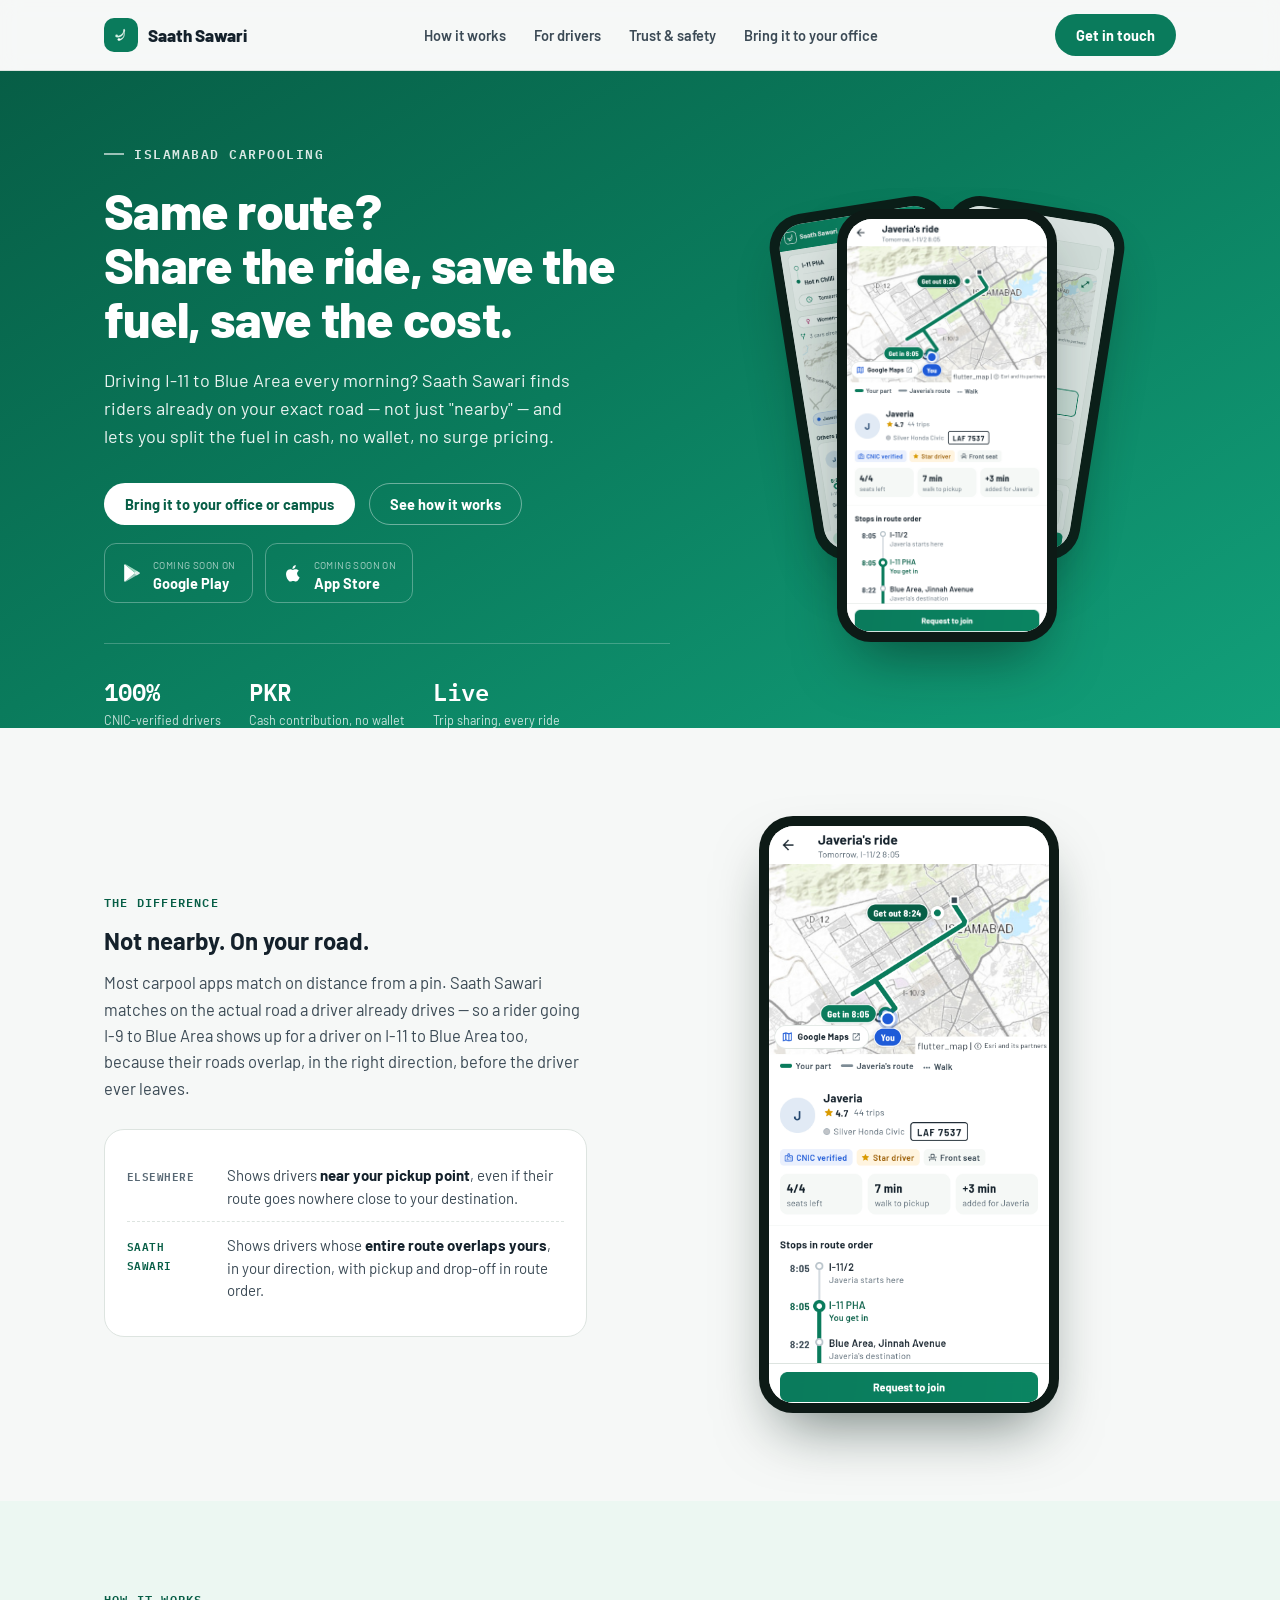
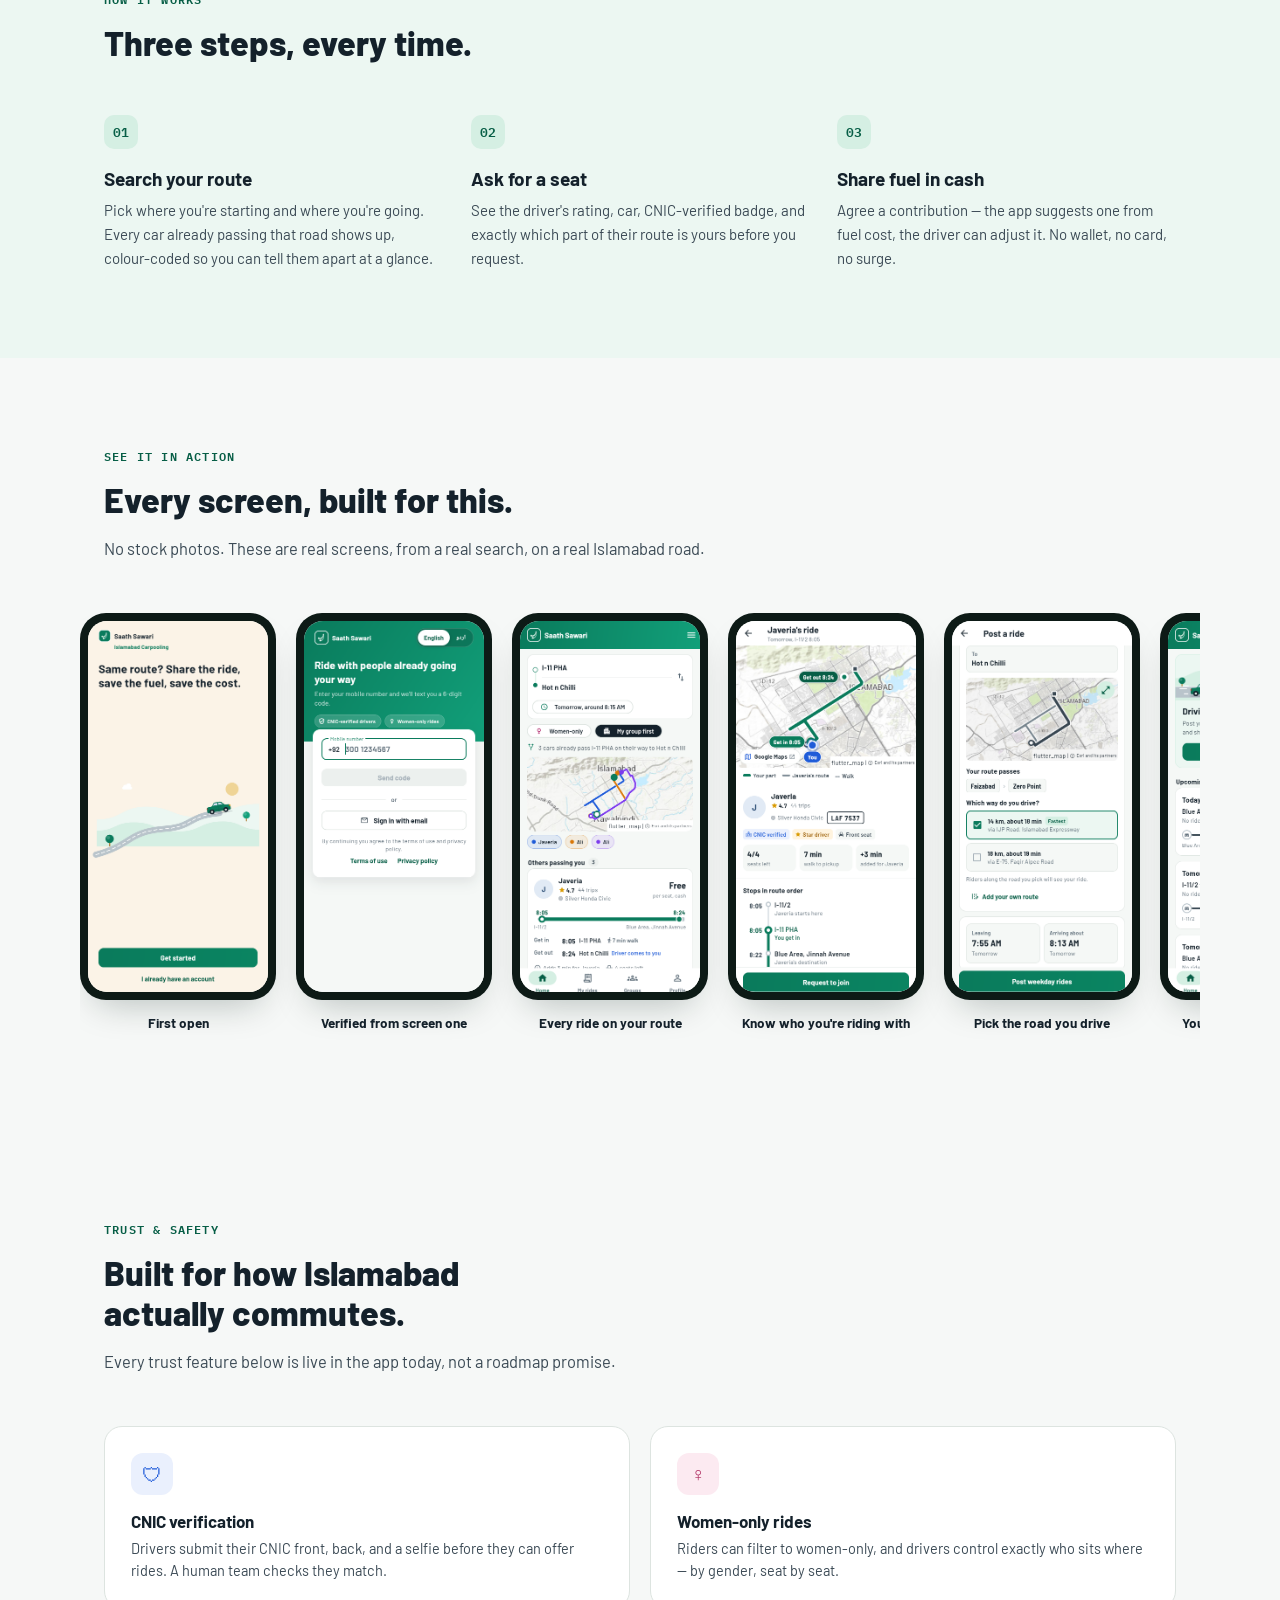
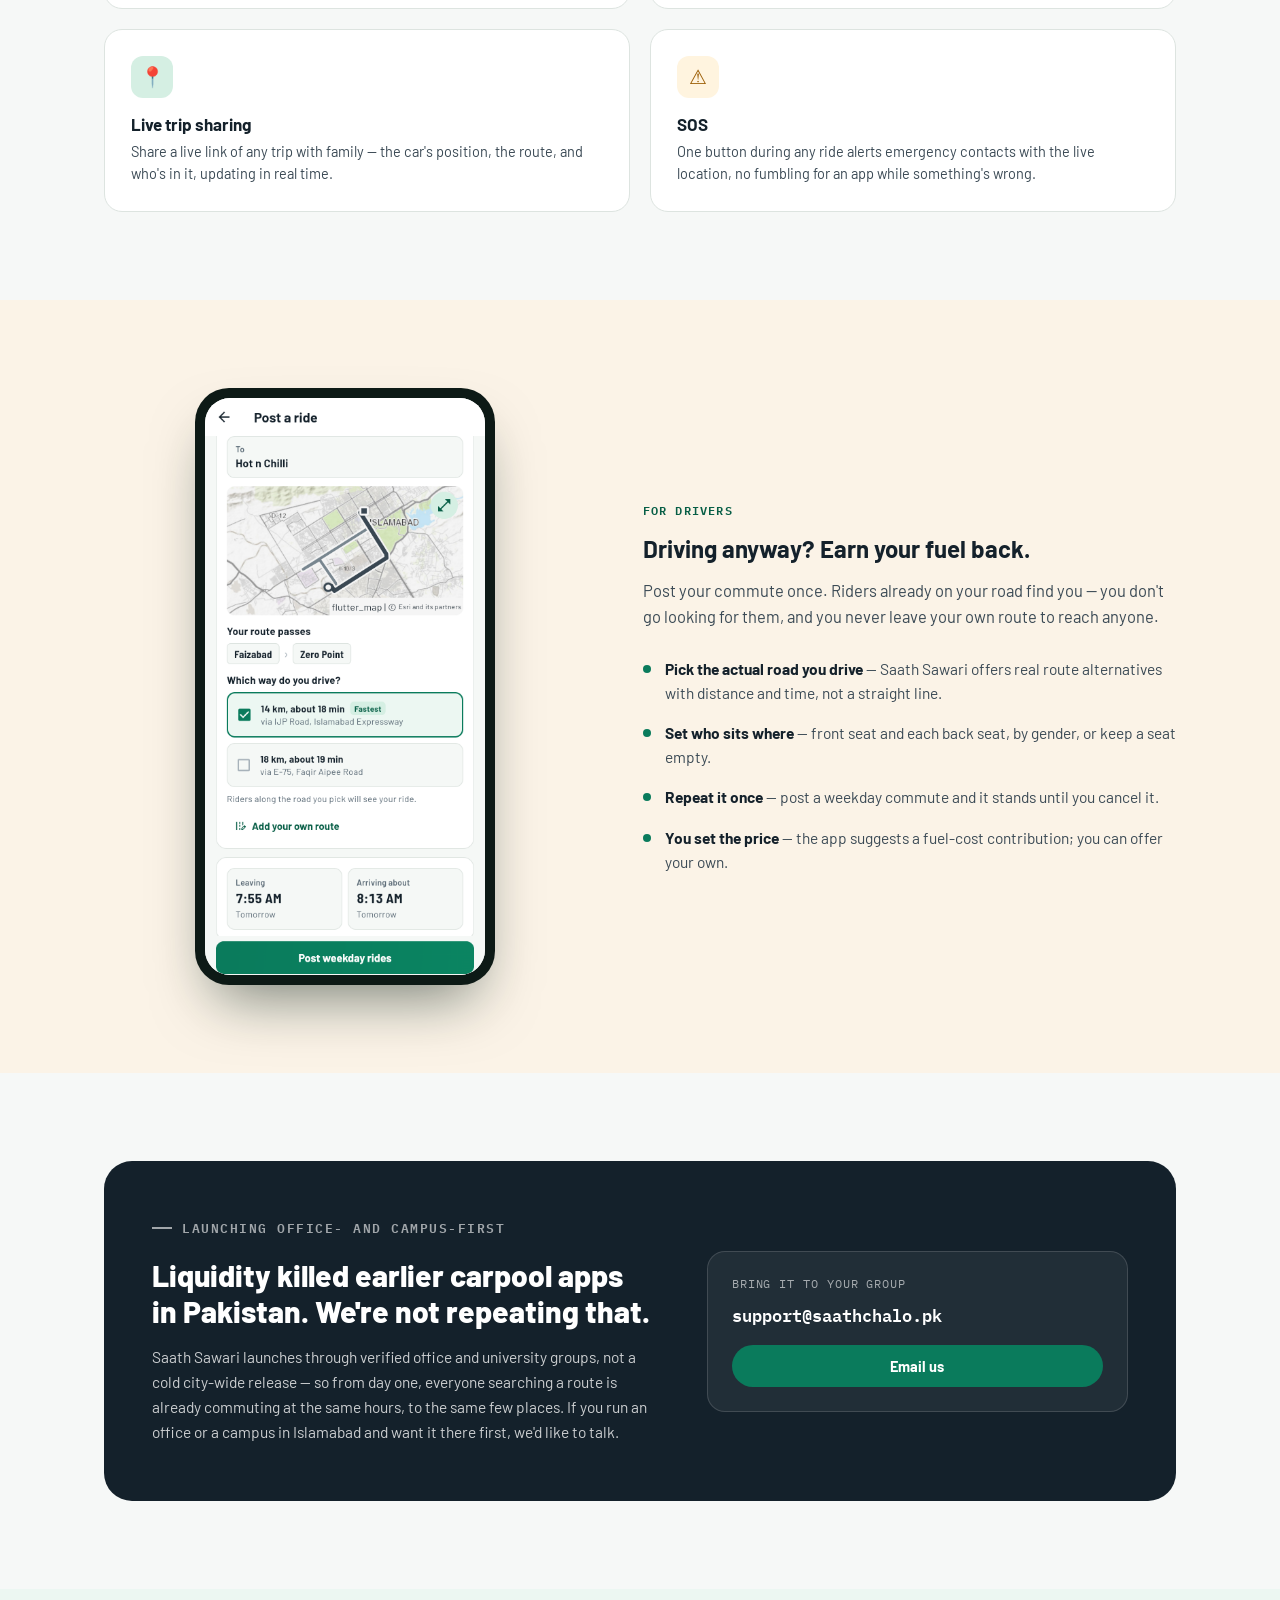
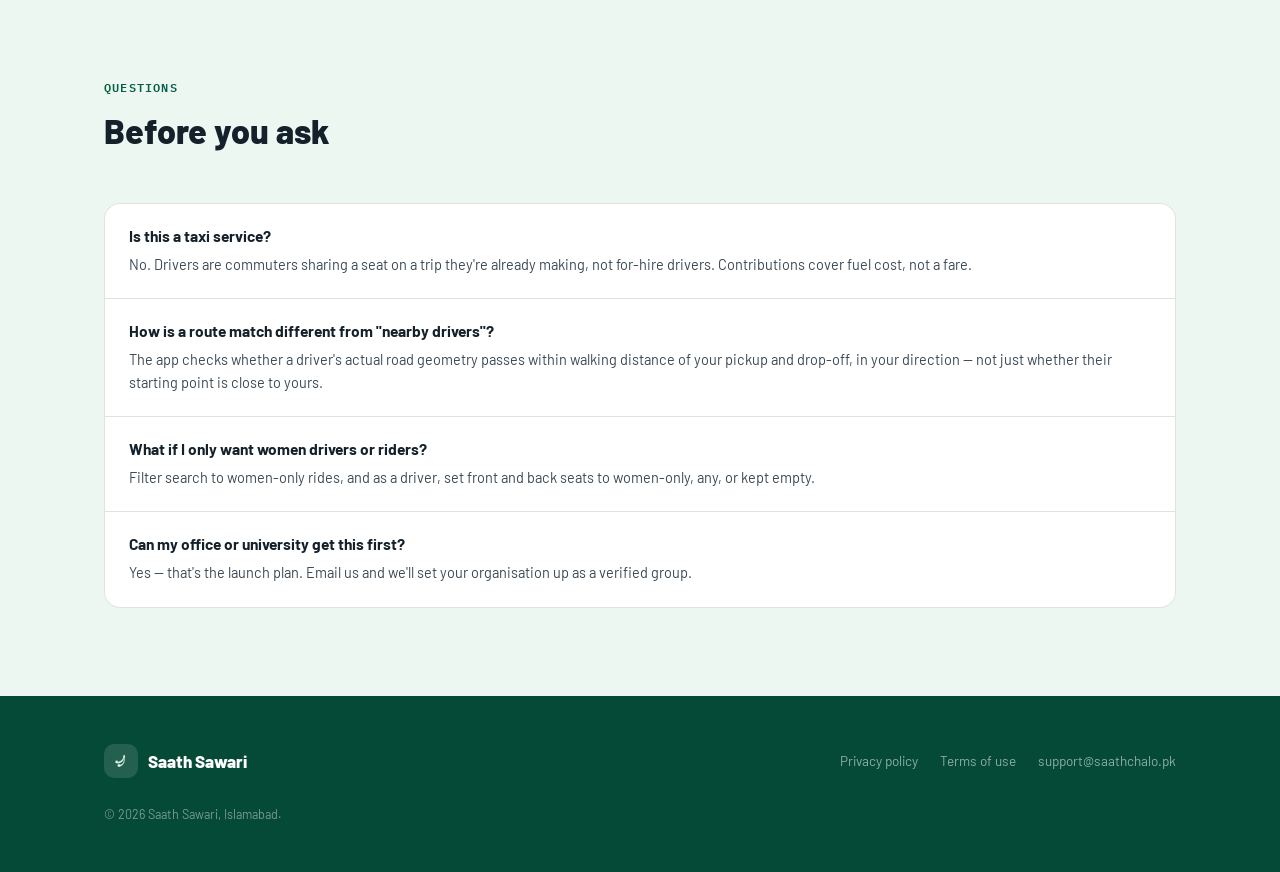
==== public/index.html @ 4fde197d "Initial marketing website Plain HTML/CSS/JS, no build step, mirroring the cashbook project's apps/we" ====
<!doctype html>
<html lang="en">
<head>
<meta charset="utf-8">
<meta name="viewport" content="width=device-width, initial-scale=1">
<title>Saath Sawari — Islamabad carpooling</title>
<link rel="icon" type="image/png" href="favicon.png">
<meta name="description" content="Islamabad carpooling that matches you with drivers already on your exact road.">
<link rel="preconnect" href="https://fonts.googleapis.com">
<link rel="preconnect" href="https://fonts.gstatic.com" crossorigin>
<link href="https://fonts.googleapis.com/css2?family=Barlow:ital,wght@0,400;0,500;0,600;0,700;0,800;0,900;1,700&family=IBM+Plex+Mono:wght@500;600&display=swap" rel="stylesheet">
<style>
  /*
    Saath Sawari marketing site — single light theme by deliberate choice
    (standing preference): no dark-mode variant.

    Plain HTML, CSS and JS, no build step (see README.md) — mirrors the
    cashbook project's apps/website. Layout: a vertical story told in
    alternating-tint sections (white / pine-tint / cream), each opening on
    a thesis line, with phone-mockup screenshots as the recurring proof
    device. One typeface family (Barlow, the app's own) for full brand
    continuity between the app and this page; IBM Plex Mono for small
    data-ish labels (route names, stats).
  */
  :root {
    color-scheme: light;
    --pine600: #0A7B5C;
    --pine700: #075E46;
    --pine800: #054A36;
    --pine50:  #ECF7F2;
    --pine100: #D5EFE3;
    --brand-end: #12A07A;
    --cream: #FBF3E7;
    --cream-line: #EFE2CE;
    --ink900: #14212B;
    --ink700: #3B4A55;
    --ink500: #586874;
    --canvas: #F6F8F7;
    --surface: #FFFFFF;
    --line200: #DDE4E0;
    --amber: #9A5B00;
    --amber-bg: #FFF4DF;
    --blue: #1E5BD8;
    --blue-bg: #EAF0FD;
    --rose: #B23366;
    --rose-bg: #FCEAF1;
    --font-display: 'Barlow', -apple-system, sans-serif;
    --font-mono: 'IBM Plex Mono', ui-monospace, monospace;
  }

  * { box-sizing: border-box; }
  html { scroll-behavior: smooth; }
  body {
    margin: 0;
    background: var(--canvas);
    color: var(--ink900);
    font-family: var(--font-display);
    -webkit-font-smoothing: antialiased;
  }
  img { max-width: 100%; display: block; }
  h1, h2, h3 { text-wrap: balance; margin: 0; }
  p { margin: 0; }
  a { color: inherit; }
  [hidden] { display: none !important; }

  .wrap { max-width: 1120px; margin: 0 auto; padding-inline: 24px; }
  @media (max-width: 640px) { .wrap { padding-inline: 18px; } }

  /* ---------- Nav ---------- */
  .nav {
    position: sticky; top: 0; z-index: 50;
    background: rgba(246, 248, 247, 0.88);
    backdrop-filter: blur(10px);
    border-bottom: 1px solid var(--line200);
  }
  .nav-row { display: flex; align-items: center; justify-content: space-between; padding-block: 14px; }
  .brand { display: flex; align-items: center; gap: 10px; text-decoration: none; }
  .brand-mark {
    width: 34px; height: 34px; border-radius: 10px; background: var(--pine600);
    display: flex; align-items: center; justify-content: center; flex-shrink: 0;
  }
  .brand-mark svg { width: 20px; height: 20px; }
  .brand-name { font-weight: 800; font-size: 17px; color: var(--ink900); }
  .nav-links { display: flex; gap: 28px; align-items: center; }
  .nav-links a { text-decoration: none; color: var(--ink700); font-weight: 600; font-size: 14.5px; }
  .nav-links a:hover { color: var(--pine700); }
  @media (max-width: 760px) { .nav-links { display: none; } }
  .btn {
    display: inline-flex; align-items: center; gap: 8px;
    font-family: var(--font-display); font-weight: 700; font-size: 14.5px;
    padding: 11px 20px; border-radius: 999px; text-decoration: none;
    border: 1.5px solid transparent; cursor: pointer;
  }
  .btn-primary { background: var(--pine600); color: #fff; }
  .btn-primary:hover { background: var(--pine700); }
  .btn-ghost { border-color: var(--line200); color: var(--ink900); background: transparent; }
  .btn-ghost:hover { border-color: var(--pine600); color: var(--pine700); }

  /* ---------- Hero ---------- */
  .hero { background: linear-gradient(150deg, var(--pine700) 0%, var(--pine600) 46%, var(--brand-end) 100%); color: #fff; position: relative; overflow: hidden; }
  .hero-inner { display: grid; grid-template-columns: 1.05fr 0.85fr; gap: 48px; align-items: center; padding-block: 72px 0; }
  @media (max-width: 860px) { .hero-inner { grid-template-columns: 1fr; padding-block: 44px 0; text-align: left; } }
  .eyebrow {
    font-family: var(--font-mono); font-size: 12.5px; font-weight: 600;
    letter-spacing: 0.12em; text-transform: uppercase; color: rgba(255,255,255,0.85);
    margin-bottom: 18px; display: flex; align-items: center; gap: 10px;
  }
  .eyebrow::before { content: ''; width: 20px; height: 2px; background: rgba(255,255,255,0.6); }
  .hero h1 { font-size: 50px; line-height: 1.08; font-weight: 800; letter-spacing: -0.015em; }
  @media (max-width: 640px) { .hero h1 { font-size: 36px; } }
  .hero-sub { margin-top: 22px; font-size: 18px; line-height: 1.55; color: rgba(255,255,255,0.92); max-width: 48ch; }
  .hero-ctas { display: flex; gap: 14px; margin-top: 32px; flex-wrap: wrap; }
  .hero .btn-ghost { border-color: rgba(255,255,255,0.4); color: #fff; }
  .hero .btn-ghost:hover { border-color: #fff; background: rgba(255,255,255,0.08); }
  .hero .btn-primary { background: #fff; color: var(--pine700); }
  .hero .btn-primary:hover { background: var(--cream); }

  .hero-stats { display: flex; gap: 28px; margin-top: 40px; padding-top: 28px; border-top: 1px solid rgba(255,255,255,0.22); flex-wrap: wrap; }
  .stat-num { font-family: var(--font-mono); font-weight: 600; font-size: 24px; color: #fff; font-variant-numeric: tabular-nums; }
  .stat-label { font-size: 12.5px; color: rgba(255,255,255,0.78); margin-top: 2px; }

  /* ---------- Phone mockup ---------- */
  .phone { width: 100%; max-width: 300px; margin-inline: auto; border-radius: 34px; background: #0d1a16; padding: 10px; box-shadow: 0 30px 60px -20px rgba(5, 30, 22, 0.55); }
  .phone-screen { border-radius: 25px; overflow: hidden; aspect-ratio: 412 / 850; background: var(--canvas); position: relative; }
  .phone-screen img { width: 100%; height: 100%; object-fit: cover; object-position: top center; }

  /* ---------- Hero phone stack (3 overlapping screens) ---------- */
  .phone-stack { position: relative; max-width: 360px; margin-inline: auto; padding-block: 36px 56px; }
  .phone-stack .phone { position: relative; max-width: 220px; z-index: 2; }
  .phone-stack .phone-side { position: absolute; top: 30px; max-width: 180px; z-index: 1; opacity: 0.92; filter: brightness(0.92); }
  .phone-stack .phone-side.left { left: -46px; transform: rotate(-9deg); }
  .phone-stack .phone-side.right { right: -46px; transform: rotate(9deg); }
  @media (max-width: 860px) {
    .phone-stack { max-width: 300px; padding-block: 20px 40px; }
    .phone-stack .phone { max-width: 190px; }
    .phone-stack .phone-side { max-width: 150px; }
    .phone-stack .phone-side.left { left: -30px; }
    .phone-stack .phone-side.right { right: -30px; }
  }

  /* ---------- Store badges ---------- */
  .store-badges { display: flex; gap: 12px; margin-top: 18px; flex-wrap: wrap; }
  .store-badge {
    display: inline-flex; align-items: center; gap: 10px;
    border: 1.5px solid rgba(255,255,255,0.3); border-radius: 12px;
    padding: 9px 16px; cursor: default; user-select: none; text-decoration: none;
  }
  a.store-badge { cursor: pointer; }
  a.store-badge:hover { border-color: #fff; background: rgba(255,255,255,0.08); }
  .store-badge svg { width: 22px; height: 22px; flex-shrink: 0; }
  .store-badge .store-text { line-height: 1.25; }
  .store-badge .store-sub { font-size: 10px; letter-spacing: 0.04em; text-transform: uppercase; color: rgba(255,255,255,0.65); }
  .store-badge .store-name { font-size: 14.5px; font-weight: 700; color: #fff; }

  /* ---------- Sections ---------- */
  section { padding-block: 88px; }
  @media (max-width: 640px) { section { padding-block: 56px; } }
  .section-tint { background: var(--pine50); }
  .section-cream { background: var(--cream); }

  .section-head { max-width: 640px; margin-bottom: 52px; }
  .section-eyebrow { font-family: var(--font-mono); font-size: 12px; font-weight: 600; letter-spacing: 0.1em; text-transform: uppercase; color: var(--pine700); margin-bottom: 14px; }
  .section-head h2 { font-size: 34px; font-weight: 800; line-height: 1.18; }
  @media (max-width: 640px) { .section-head h2 { font-size: 27px; } }
  .section-head p { margin-top: 14px; font-size: 16.5px; line-height: 1.6; color: var(--ink700); }

  /* ---------- Differentiator (split) ---------- */
  .split { display: grid; grid-template-columns: 0.95fr 1.05fr; gap: 56px; align-items: center; }
  @media (max-width: 860px) { .split { grid-template-columns: 1fr; } }
  .split.reverse .split-media { order: -1; }
  @media (max-width: 860px) { .split.reverse .split-media { order: 0; } }

  .route-compare { background: var(--surface); border: 1px solid var(--line200); border-radius: 20px; padding: 22px; margin-top: 28px; }
  .route-compare .row { display: flex; gap: 14px; padding-block: 12px; align-items: flex-start; }
  .route-compare .row + .row { border-top: 1px dashed var(--line200); }
  .route-compare .tag { flex-shrink: 0; width: 86px; font-family: var(--font-mono); font-size: 11px; font-weight: 600; letter-spacing: 0.04em; text-transform: uppercase; padding-top: 2px; }
  .route-compare .tag.no { color: var(--ink500); }
  .route-compare .tag.yes { color: var(--pine700); }
  .route-compare .txt { font-size: 15px; line-height: 1.5; color: var(--ink700); }
  .route-compare .txt b { color: var(--ink900); }

  /* ---------- How it works ---------- */
  .steps { display: grid; grid-template-columns: repeat(3, 1fr); gap: 28px; }
  @media (max-width: 760px) { .steps { grid-template-columns: 1fr; } }
  .step-num { font-family: var(--font-mono); font-size: 13px; font-weight: 600; color: var(--pine700); background: var(--pine100); width: 34px; height: 34px; border-radius: 10px; display: flex; align-items: center; justify-content: center; margin-bottom: 18px; }
  .step h3 { font-size: 19px; font-weight: 700; margin-bottom: 8px; }
  .step p { font-size: 15px; line-height: 1.6; color: var(--ink700); }

  /* ---------- Screenshot gallery ---------- */
  .gallery-row { display: flex; gap: 20px; overflow-x: auto; padding-bottom: 12px; margin: 0 -24px; padding-inline: 24px; scroll-snap-type: x proximity; }
  @media (max-width: 640px) { .gallery-row { margin: 0 -18px; padding-inline: 18px; } }
  .gallery-item { flex-shrink: 0; width: 196px; scroll-snap-align: start; }
  .gallery-item .phone { max-width: 196px; border-radius: 26px; padding: 8px; box-shadow: 0 18px 36px -16px rgba(5, 30, 22, 0.28); }
  .gallery-item .phone-screen { border-radius: 19px; }
  .gallery-caption { margin-top: 14px; font-size: 13.5px; font-weight: 700; color: var(--ink900); text-align: center; }

  /* ---------- Trust grid ---------- */
  .trust-grid { display: grid; grid-template-columns: repeat(2, 1fr); gap: 20px; }
  @media (max-width: 640px) { .trust-grid { grid-template-columns: 1fr; } }
  .trust-card { background: var(--surface); border: 1px solid var(--line200); border-radius: 18px; padding: 26px; }
  .trust-icon { width: 42px; height: 42px; border-radius: 12px; display: flex; align-items: center; justify-content: center; margin-bottom: 16px; font-size: 20px; }
  .trust-card h3 { font-size: 17px; font-weight: 700; margin-bottom: 6px; }
  .trust-card p { font-size: 14.5px; line-height: 1.55; color: var(--ink700); }

  /* ---------- For drivers ---------- */
  .driver-points { display: grid; gap: 16px; margin-top: 28px; }
  .driver-point { display: flex; gap: 14px; align-items: flex-start; }
  .driver-point .dot { width: 8px; height: 8px; border-radius: 50%; background: var(--pine600); margin-top: 8px; flex-shrink: 0; }
  .driver-point p { font-size: 15.5px; line-height: 1.55; color: var(--ink700); }
  .driver-point b { color: var(--ink900); }

  /* ---------- Launch / campus ---------- */
  .launch { background: var(--ink900); color: #fff; border-radius: 28px; padding: 56px 48px; display: grid; grid-template-columns: 1.1fr 0.9fr; gap: 40px; align-items: center; }
  @media (max-width: 760px) { .launch { grid-template-columns: 1fr; padding: 36px 26px; } }
  .launch h2 { font-size: 30px; font-weight: 800; line-height: 1.2; color: #fff; }
  .launch p { margin-top: 16px; font-size: 15.5px; line-height: 1.6; color: rgba(255,255,255,0.78); }
  .launch-cta { background: rgba(255,255,255,0.06); border: 1px solid rgba(255,255,255,0.14); border-radius: 18px; padding: 24px; }
  .launch-cta .label { font-family: var(--font-mono); font-size: 11.5px; letter-spacing: 0.08em; text-transform: uppercase; color: rgba(255,255,255,0.6); margin-bottom: 10px; }
  .launch-cta .email { font-family: var(--font-mono); font-size: 17px; font-weight: 600; color: #fff; word-break: break-all; }
  .launch-cta .btn-primary { margin-top: 16px; width: 100%; justify-content: center; }

  /* ---------- FAQ ---------- */
  .faq { display: grid; gap: 1px; background: var(--line200); border: 1px solid var(--line200); border-radius: 16px; overflow: hidden; }
  .faq-item { background: var(--surface); padding: 22px 24px; }
  .faq-item h3 { font-size: 15.5px; font-weight: 700; margin-bottom: 8px; }
  .faq-item p { font-size: 14.5px; line-height: 1.6; color: var(--ink700); }

  /* ---------- Footer ---------- */
  footer { background: var(--pine800); color: rgba(255,255,255,0.75); padding-block: 48px; }
  .foot-row { display: flex; justify-content: space-between; align-items: center; flex-wrap: wrap; gap: 20px; }
  .foot-links { display: flex; gap: 22px; flex-wrap: wrap; }
  .foot-links span, .foot-links a { font-size: 13.5px; color: rgba(255,255,255,0.55); text-decoration: none; }
  .foot-links a:hover { color: #fff; }
  .foot-fine { margin-top: 26px; font-size: 12.5px; color: rgba(255,255,255,0.45); line-height: 1.6; }
</style>
</head>
<body>

<svg hidden>
  <symbol id="brand-icon" viewBox="0 0 1024 1024">
    <path d="M 288,560 C 395,563 508,521 574,433 C 606,390 625,345 636,292 L 687,292 C 670,393 637,472 590,529 C 515,620 402,647 288,628 Z" fill="#D5EFE3"/>
    <circle cx="288" cy="560" r="68" fill="#D5EFE3"/>
    <path d="M 405,742 C 520,707 611,639 640,550 C 652,514 654,474 654,432 L 654,280 L 606,280 L 670,198 L 734,280 L 700,280 L 700,432 C 700,489 697,537 679,584 C 641,684 553,760 453,795 Z" fill="#FFFFFF"/>
    <path d="M 511,737 C 539,721 563,702 584,679" fill="none" stroke="#0A7B5C" stroke-width="17" stroke-linecap="round"/>
    <path d="M 604,653 C 624,627 639,600 649,571" fill="none" stroke="#0A7B5C" stroke-width="17" stroke-linecap="round"/>
    <path d="M 660,535 C 667,505 669,478 669,450" fill="none" stroke="#0A7B5C" stroke-width="17" stroke-linecap="round"/>
    <path d="M 670,407 L 670,378" fill="none" stroke="#0A7B5C" stroke-width="17" stroke-linecap="round"/>
    <circle cx="405" cy="742" r="68" fill="#FFFFFF"/>
  </symbol>
</svg>

<nav class="nav">
  <div class="wrap nav-row">
    <a class="brand" href="#top">
      <span class="brand-mark"><svg><use href="#brand-icon"/></svg></span>
      <span class="brand-name">Saath Sawari</span>
    </a>
    <div class="nav-links">
      <a href="#how">How it works</a>
      <a href="#drivers">For drivers</a>
      <a href="#trust">Trust &amp; safety</a>
      <a href="#launch">Bring it to your office</a>
    </div>
    <a class="btn btn-primary" href="#launch">Get in touch</a>
  </div>
</nav>

<header class="hero" id="top">
  <div class="wrap hero-inner">
    <div>
      <div class="eyebrow">Islamabad carpooling</div>
      <h1>Same route?<br>Share the ride, save the fuel, save the cost.</h1>
      <p class="hero-sub">
        Driving I&#8209;11 to Blue Area every morning? Saath Sawari finds riders
        already on your exact road &mdash; not just "nearby" &mdash; and lets you
        split the fuel in cash, no wallet, no surge pricing.
      </p>
      <div class="hero-ctas">
        <a class="btn btn-primary" href="#launch">Bring it to your office or campus</a>
        <a class="btn btn-ghost" href="#how">See how it works</a>
      </div>
      <div class="store-badges" id="store-badges"></div>
      <div class="hero-stats">
        <div><div class="stat-num">100%</div><div class="stat-label">CNIC-verified drivers</div></div>
        <div><div class="stat-num">PKR</div><div class="stat-label">Cash contribution, no wallet</div></div>
        <div><div class="stat-num">Live</div><div class="stat-label">Trip sharing, every ride</div></div>
      </div>
    </div>
    <div class="phone-stack">
      <div class="phone phone-side left">
        <div class="phone-screen"><img src="assets/screens/route-map.png" alt="Search results showing three candidate rides as colour-coded routes on a map"></div>
      </div>
      <div class="phone phone-side right">
        <div class="phone-screen"><img src="assets/screens/post-ride.png" alt="Post-a-ride screen showing a real route choice"></div>
      </div>
      <div class="phone">
        <div class="phone-screen"><img src="assets/screens/ride-detail.png" alt="A ride detail screen with CNIC-verified and Star driver badges"></div>
      </div>
    </div>
  </div>
</header>

<section id="differentiator">
  <div class="wrap split">
    <div>
      <div class="section-eyebrow">The difference</div>
      <h2>Not nearby. On your road.</h2>
      <p style="margin-top:14px; font-size:16.5px; line-height:1.6; color:var(--ink700);">
        Most carpool apps match on distance from a pin. Saath Sawari matches on
        the actual road a driver already drives &mdash; so a rider going I&#8209;9
        to Blue Area shows up for a driver on I&#8209;11 to Blue Area too, because
        their roads overlap, in the right direction, before the driver ever leaves.
      </p>
      <div class="route-compare">
        <div class="row">
          <div class="tag no">Elsewhere</div>
          <div class="txt">Shows drivers <b>near your pickup point</b>, even if their route goes nowhere close to your destination.</div>
        </div>
        <div class="row">
          <div class="tag yes">Saath Sawari</div>
          <div class="txt">Shows drivers whose <b>entire route overlaps yours</b>, in your direction, with pickup and drop-off in route order.</div>
        </div>
      </div>
    </div>
    <div class="split-media">
      <div class="phone">
        <div class="phone-screen"><img src="assets/screens/ride-detail.png" alt="A ride detail screen showing the rider's highlighted segment of the driver's route, with CNIC-verified and Star driver badges"></div>
      </div>
    </div>
  </div>
</section>

<section class="section-tint" id="how">
  <div class="wrap">
    <div class="section-head">
      <div class="section-eyebrow">How it works</div>
      <h2>Three steps, every time.</h2>
    </div>
    <div class="steps">
      <div class="step">
        <div class="step-num">01</div>
        <h3>Search your route</h3>
        <p>Pick where you're starting and where you're going. Every car already passing that road shows up, colour-coded so you can tell them apart at a glance.</p>
      </div>
      <div class="step">
        <div class="step-num">02</div>
        <h3>Ask for a seat</h3>
        <p>See the driver's rating, car, CNIC-verified badge, and exactly which part of their route is yours before you request.</p>
      </div>
      <div class="step">
        <div class="step-num">03</div>
        <h3>Share fuel in cash</h3>
        <p>Agree a contribution &mdash; the app suggests one from fuel cost, the driver can adjust it. No wallet, no card, no surge.</p>
      </div>
    </div>
  </div>
</section>

<section>
  <div class="wrap">
    <div class="section-head">
      <div class="section-eyebrow">See it in action</div>
      <h2>Every screen, built for this.</h2>
      <p>No stock photos. These are real screens, from a real search, on a real Islamabad road.</p>
    </div>
    <div class="gallery-row">
      <div class="gallery-item"><div class="phone"><div class="phone-screen"><img src="assets/screens/welcome.png" alt="Welcome screen"></div></div><div class="gallery-caption">First open</div></div>
      <div class="gallery-item"><div class="phone"><div class="phone-screen"><img src="assets/screens/signin.png" alt="Phone sign-in screen with trust pills"></div></div><div class="gallery-caption">Verified from screen one</div></div>
      <div class="gallery-item"><div class="phone"><div class="phone-screen"><img src="assets/screens/route-map.png" alt="Search results with colour-coded routes"></div></div><div class="gallery-caption">Every ride on your route</div></div>
      <div class="gallery-item"><div class="phone"><div class="phone-screen"><img src="assets/screens/ride-detail.png" alt="Ride detail screen with trust badges"></div></div><div class="gallery-caption">Know who you're riding with</div></div>
      <div class="gallery-item"><div class="phone"><div class="phone-screen"><img src="assets/screens/post-ride.png" alt="Post a ride screen with route choice"></div></div><div class="gallery-caption">Pick the road you drive</div></div>
      <div class="gallery-item"><div class="phone"><div class="phone-screen"><img src="assets/screens/driver-home.png" alt="Driver home screen with upcoming rides"></div></div><div class="gallery-caption">Your commute, your price</div></div>
      <div class="gallery-item"><div class="phone"><div class="phone-screen"><img src="assets/screens/cnic.png" alt="CNIC verification screen"></div></div><div class="gallery-caption">Identity, properly verified</div></div>
    </div>
  </div>
</section>

<section id="trust">
  <div class="wrap">
    <div class="section-head">
      <div class="section-eyebrow">Trust &amp; safety</div>
      <h2>Built for how Islamabad actually commutes.</h2>
      <p>Every trust feature below is live in the app today, not a roadmap promise.</p>
    </div>
    <div class="trust-grid">
      <div class="trust-card">
        <div class="trust-icon" style="background:var(--blue-bg); color:var(--blue);">&#128737;</div>
        <h3>CNIC verification</h3>
        <p>Drivers submit their CNIC front, back, and a selfie before they can offer rides. A human team checks they match.</p>
      </div>
      <div class="trust-card">
        <div class="trust-icon" style="background:var(--rose-bg); color:var(--rose);">&#9792;</div>
        <h3>Women-only rides</h3>
        <p>Riders can filter to women-only, and drivers control exactly who sits where &mdash; by gender, seat by seat.</p>
      </div>
      <div class="trust-card">
        <div class="trust-icon" style="background:var(--pine100); color:var(--pine700);">&#128205;</div>
        <h3>Live trip sharing</h3>
        <p>Share a live link of any trip with family &mdash; the car's position, the route, and who's in it, updating in real time.</p>
      </div>
      <div class="trust-card">
        <div class="trust-icon" style="background:var(--amber-bg); color:var(--amber);">&#9888;</div>
        <h3>SOS</h3>
        <p>One button during any ride alerts emergency contacts with the live location, no fumbling for an app while something's wrong.</p>
      </div>
    </div>
  </div>
</section>

<section class="section-cream" id="drivers">
  <div class="wrap split reverse">
    <div class="split-media">
      <div class="phone">
        <div class="phone-screen"><img src="assets/screens/post-ride.png" alt="The post-a-ride screen showing a real route choice with distance, time and the roads it passes"></div>
      </div>
    </div>
    <div>
      <div class="section-eyebrow">For drivers</div>
      <h2>Driving anyway? Earn your fuel back.</h2>
      <p style="margin-top:14px; font-size:16.5px; line-height:1.6; color:var(--ink700);">
        Post your commute once. Riders already on your road find you &mdash; you
        don't go looking for them, and you never leave your own route to reach
        anyone.
      </p>
      <div class="driver-points">
        <div class="driver-point"><div class="dot"></div><p><b>Pick the actual road you drive</b> &mdash; Saath Sawari offers real route alternatives with distance and time, not a straight line.</p></div>
        <div class="driver-point"><div class="dot"></div><p><b>Set who sits where</b> &mdash; front seat and each back seat, by gender, or keep a seat empty.</p></div>
        <div class="driver-point"><div class="dot"></div><p><b>Repeat it once</b> &mdash; post a weekday commute and it stands until you cancel it.</p></div>
        <div class="driver-point"><div class="dot"></div><p><b>You set the price</b> &mdash; the app suggests a fuel-cost contribution; you can offer your own.</p></div>
      </div>
    </div>
  </div>
</section>

<section id="launch">
  <div class="wrap">
    <div class="launch">
      <div>
        <div class="eyebrow" style="color:rgba(255,255,255,0.6);">Launching office- and campus-first</div>
        <h2>Liquidity killed earlier carpool apps in Pakistan. We're not repeating that.</h2>
        <p>
          Saath Sawari launches through verified office and university groups,
          not a cold city-wide release &mdash; so from day one, everyone
          searching a route is already commuting at the same hours, to the same
          few places. If you run an office or a campus in Islamabad and want it
          there first, we'd like to talk.
        </p>
      </div>
      <div class="launch-cta">
        <div class="label">Bring it to your group</div>
        <div class="email" id="launch-email"></div>
        <a class="btn btn-primary" id="launch-mail-btn" href="#">Email us</a>
      </div>
    </div>
  </div>
</section>

<section class="section-tint">
  <div class="wrap">
    <div class="section-head">
      <div class="section-eyebrow">Questions</div>
      <h2>Before you ask</h2>
    </div>
    <div class="faq">
      <div class="faq-item">
        <h3>Is this a taxi service?</h3>
        <p>No. Drivers are commuters sharing a seat on a trip they're already making, not for-hire drivers. Contributions cover fuel cost, not a fare.</p>
      </div>
      <div class="faq-item">
        <h3>How is a route match different from "nearby drivers"?</h3>
        <p>The app checks whether a driver's actual road geometry passes within walking distance of your pickup and drop-off, in your direction &mdash; not just whether their starting point is close to yours.</p>
      </div>
      <div class="faq-item">
        <h3>What if I only want women drivers or riders?</h3>
        <p>Filter search to women-only rides, and as a driver, set front and back seats to women-only, any, or kept empty.</p>
      </div>
      <div class="faq-item">
        <h3>Can my office or university get this first?</h3>
        <p>Yes &mdash; that's the launch plan. Email us and we'll set your organisation up as a verified group.</p>
      </div>
    </div>
  </div>
</section>

<footer>
  <div class="wrap">
    <div class="foot-row">
      <a class="brand" href="#top" style="color:#fff;">
        <span class="brand-mark" style="background:rgba(255,255,255,0.12);"><svg><use href="#brand-icon"/></svg></span>
        <span class="brand-name" style="color:#fff;">Saath Sawari</span>
      </a>
      <div class="foot-links">
        <a href="/privacy">Privacy policy</a>
        <a href="/terms">Terms of use</a>
        <span id="foot-email"></span>
      </div>
    </div>
    <div class="foot-fine">&copy; 2026 Saath Sawari, Islamabad.</div>
  </div>
</footer>

<script src="config.js"></script>
<script>
(function () {
  var cfg = window.SAATH_SAWARI || {};

  function storeBadge(name, url, iconHtml) {
    var tag = url ? 'a' : 'span';
    var el = document.createElement(tag);
    el.className = 'store-badge';
    if (url) el.href = url;
    el.innerHTML = iconHtml +
      '<span class="store-text"><span class="store-sub">' + (url ? 'Get it on' : 'Coming soon on') +
      '</span><br><span class="store-name">' + name + '</span></span>';
    return el;
  }

  var playIcon = '<svg viewBox="0 0 24 24" fill="none"><path d="M4 2.5 15.5 12 4 21.5c-.3-.2-.5-.6-.5-1V3.5c0-.4.2-.8.5-1Z" fill="#fff"/><path d="M15.5 12 4 2.5c.15-.1.3-.15.47-.15.2 0 .4.06.56.17l12.1 7.08L15.5 12Z" fill="#9ED9C1"/><path d="M15.5 12 4 21.5c.15.1.3.15.47.15.2 0 .4-.06.56-.17l12.1-7.08L15.5 12Z" fill="#fff" opacity=".6"/><path d="M17.13 9.6 20.2 11.4c.53.3.53 1.1 0 1.4l-3.07 1.8L14.3 12l2.83-2.4Z" fill="#fff" opacity=".85"/></svg>';
  var appleIcon = '<svg viewBox="0 0 24 24" fill="none"><path d="M16.4 12.9c0-2.2 1.8-3.3 1.9-3.3-1-1.5-2.6-1.7-3.2-1.7-1.4-.1-2.6.8-3.3.8-.7 0-1.8-.8-2.9-.8-1.5 0-2.9.9-3.7 2.2-1.6 2.7-.4 6.8 1.1 9 .8 1.1 1.7 2.3 2.9 2.3 1.2 0 1.6-.8 3-.8s1.8.8 3 .7c1.2 0 2-1.1 2.8-2.2.9-1.3 1.2-2.5 1.2-2.6-.1 0-2.8-1.1-2.8-4.6Z" fill="#fff"/><path d="M14 6.2c.6-.8 1.1-1.9 1-3-.9.1-2 .6-2.6 1.4-.6.7-1.1 1.8-1 2.9 1 .1 2-.5 2.6-1.3Z" fill="#fff"/></svg>';

  var badges = document.getElementById('store-badges');
  badges.appendChild(storeBadge('Google Play', cfg.playUrl, playIcon));
  badges.appendChild(storeBadge('App Store', cfg.appStoreUrl, appleIcon));

  if (cfg.supportEmail) {
    document.getElementById('launch-email').textContent = cfg.supportEmail;
    var mailBtn = document.getElementById('launch-mail-btn');
    mailBtn.href = 'mailto:' + cfg.supportEmail + '?subject=' + encodeURIComponent('Saath Sawari for our office/campus');
    var footEmail = document.getElementById('foot-email');
    footEmail.textContent = cfg.supportEmail;
  }
})();
</script>
</body>
</html>
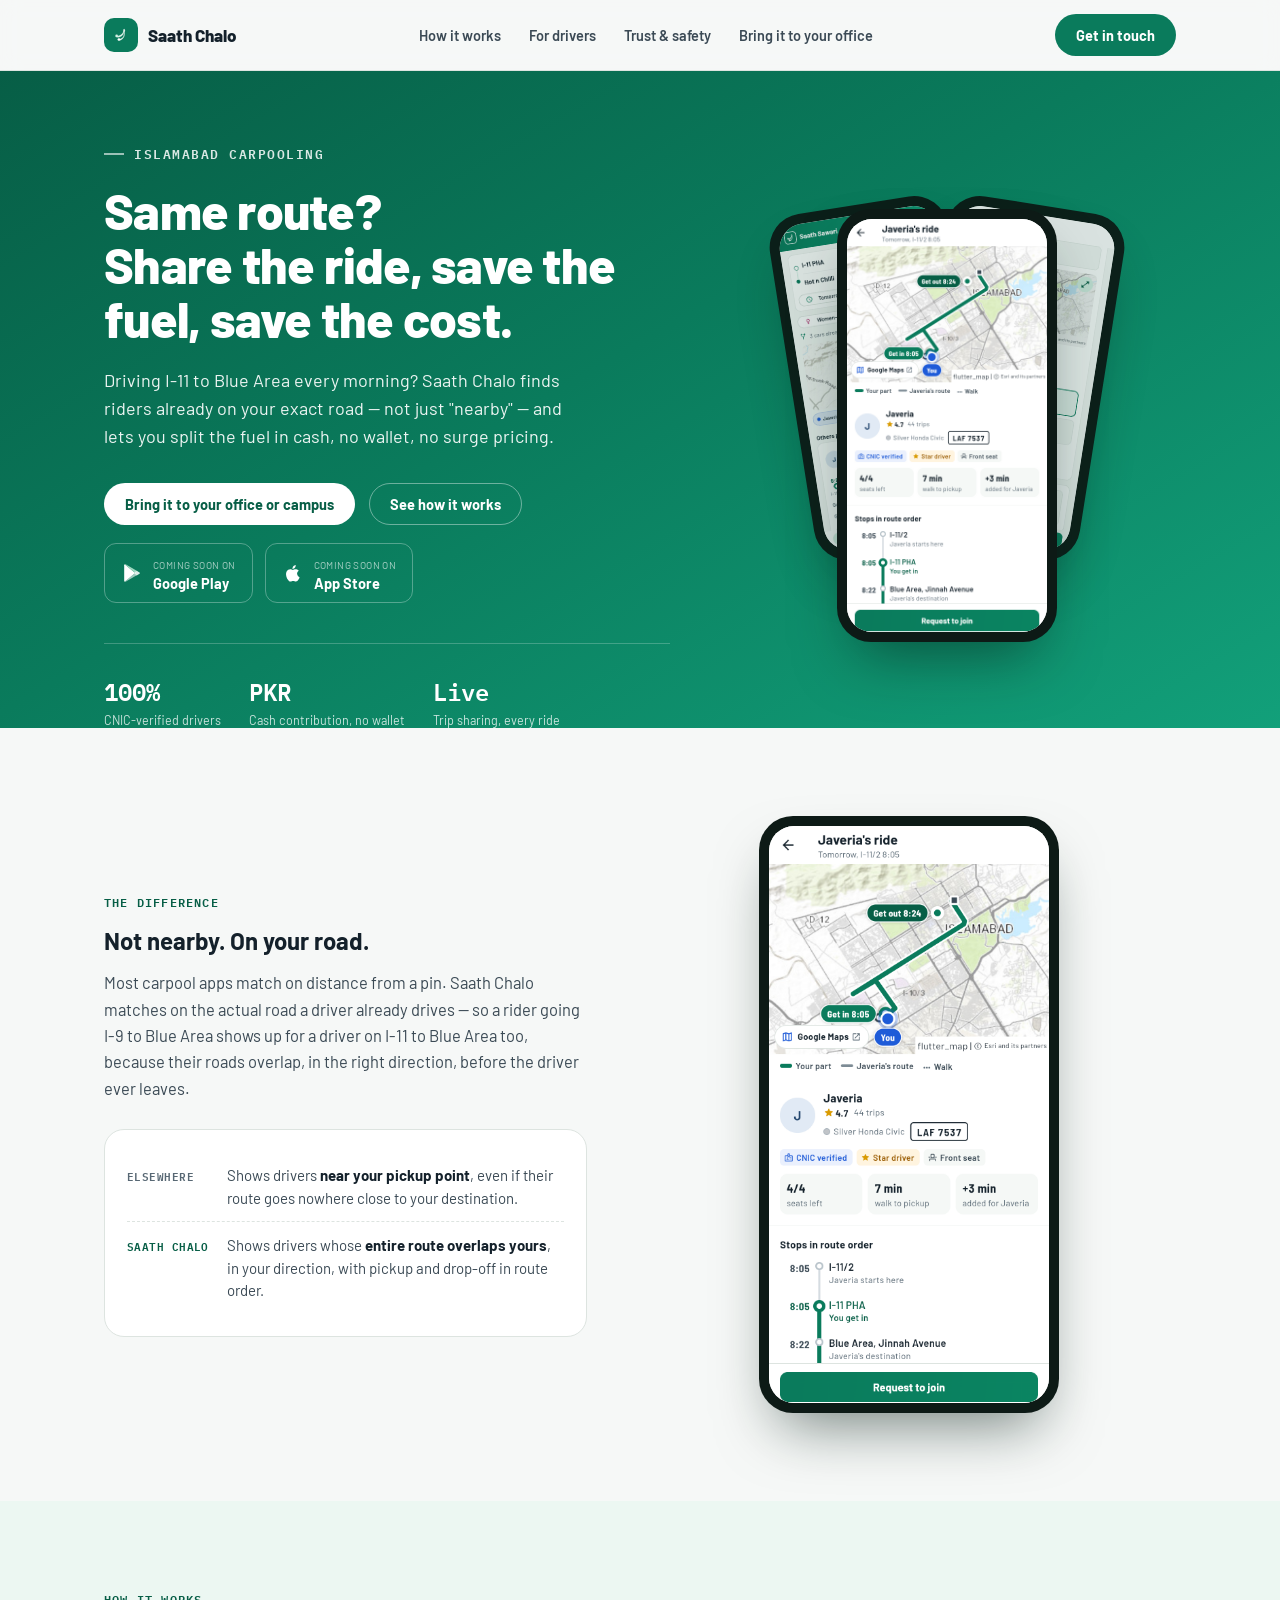
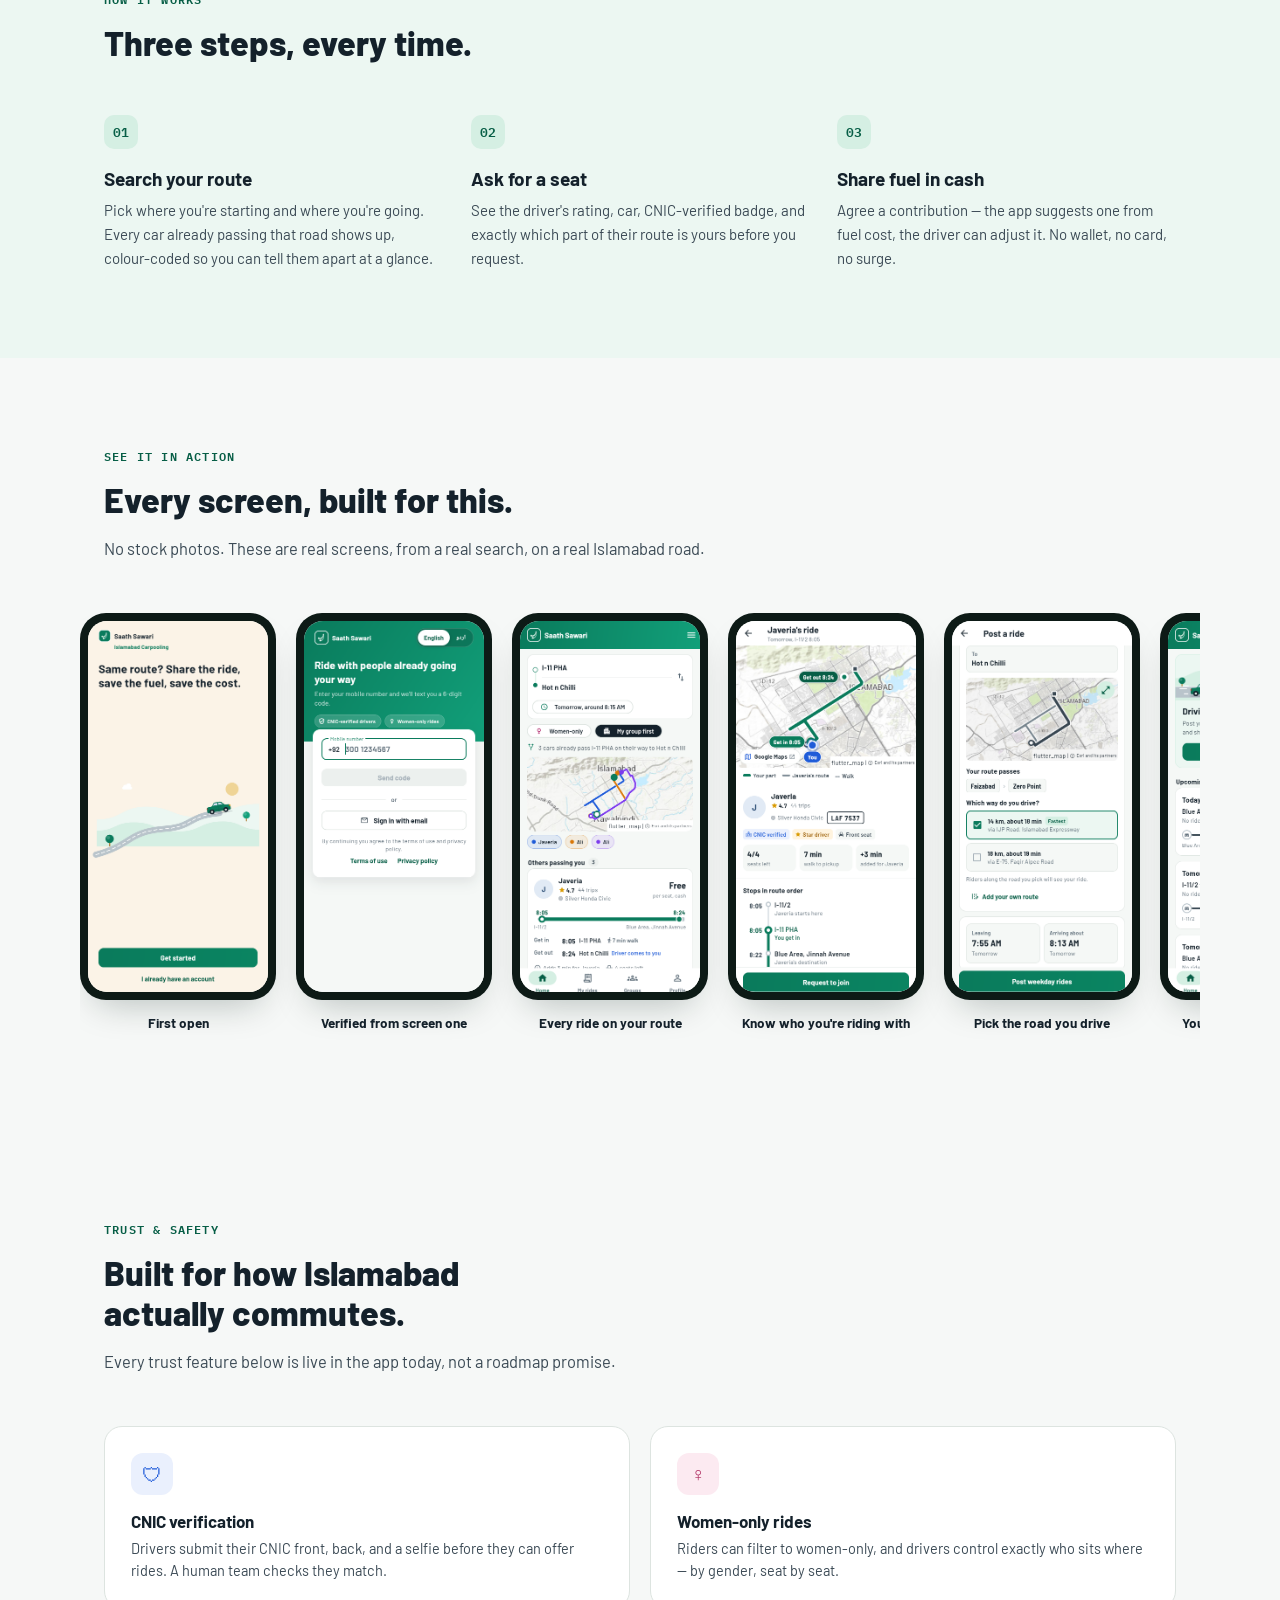
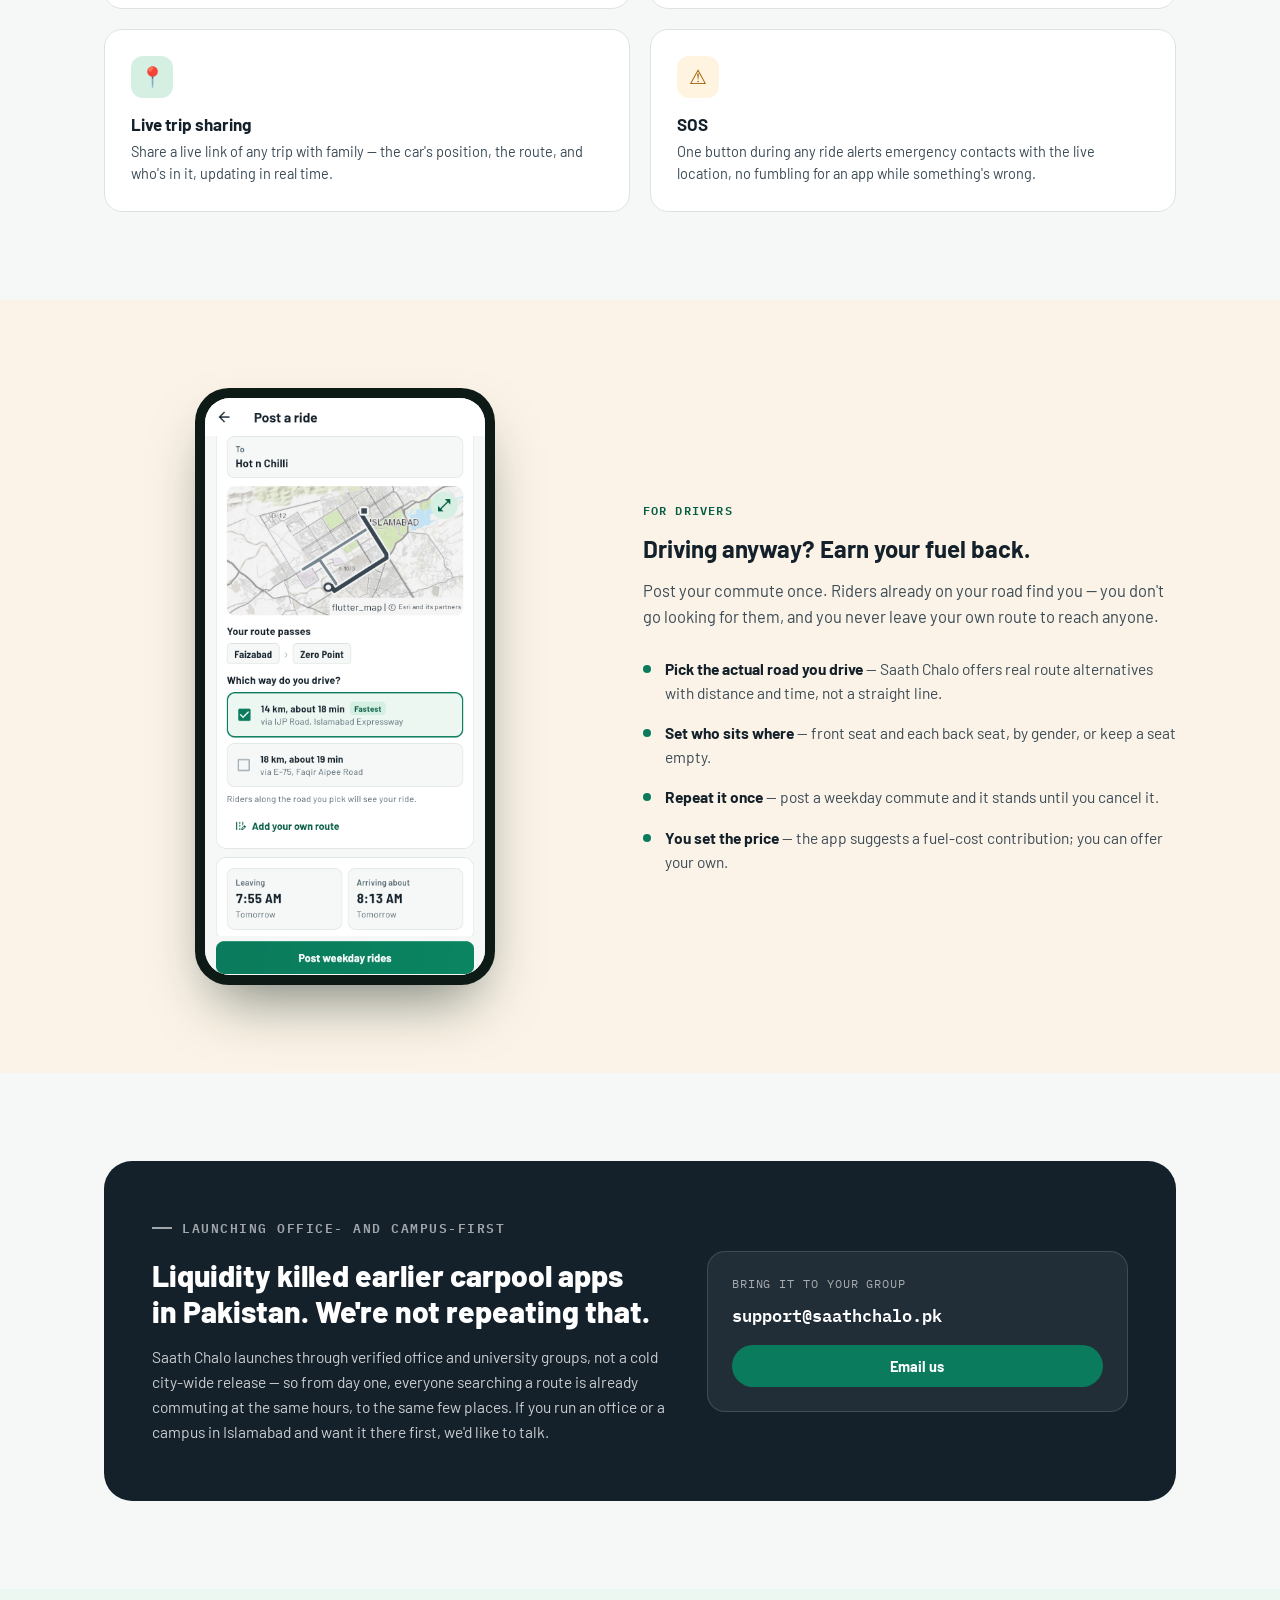
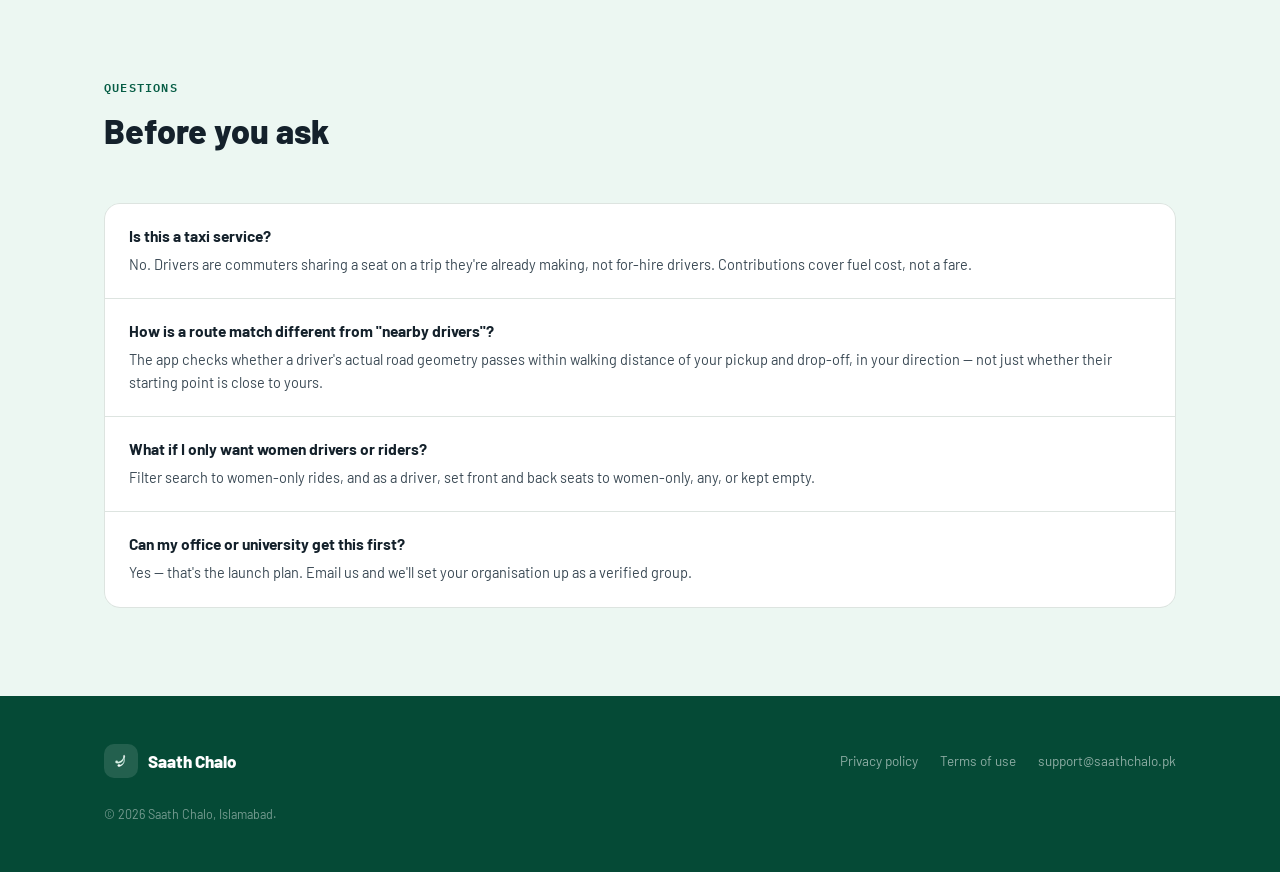
==== commit 867d6b70: "Rename to Saath Chalo The owner reconsidered after the site already went up under Saath Sawari; matc" ====
--- a/public/index.html
+++ b/public/index.html
@@ -3,7 +3,7 @@
 <head>
 <meta charset="utf-8">
 <meta name="viewport" content="width=device-width, initial-scale=1">
-<title>Saath Sawari — Islamabad carpooling</title>
+<title>Saath Chalo — Islamabad carpooling</title>
 <link rel="icon" type="image/png" href="favicon.png">
 <meta name="description" content="Islamabad carpooling that matches you with drivers already on your exact road.">
 <link rel="preconnect" href="https://fonts.googleapis.com">
@@ -11,7 +11,7 @@
 <link href="https://fonts.googleapis.com/css2?family=Barlow:ital,wght@0,400;0,500;0,600;0,700;0,800;0,900;1,700&family=IBM+Plex+Mono:wght@500;600&display=swap" rel="stylesheet">
 <style>
   /*
-    Saath Sawari marketing site — single light theme by deliberate choice
+    Saath Chalo marketing site — single light theme by deliberate choice
     (standing preference): no dark-mode variant.
 
     Plain HTML, CSS and JS, no build step (see README.md) — mirrors the
@@ -253,7 +253,7 @@
   <div class="wrap nav-row">
     <a class="brand" href="#top">
       <span class="brand-mark"><svg><use href="#brand-icon"/></svg></span>
-      <span class="brand-name">Saath Sawari</span>
+      <span class="brand-name">Saath Chalo</span>
     </a>
     <div class="nav-links">
       <a href="#how">How it works</a>
@@ -271,7 +271,7 @@
       <div class="eyebrow">Islamabad carpooling</div>
       <h1>Same route?<br>Share the ride, save the fuel, save the cost.</h1>
       <p class="hero-sub">
-        Driving I&#8209;11 to Blue Area every morning? Saath Sawari finds riders
+        Driving I&#8209;11 to Blue Area every morning? Saath Chalo finds riders
         already on your exact road &mdash; not just "nearby" &mdash; and lets you
         split the fuel in cash, no wallet, no surge pricing.
       </p>
@@ -306,7 +306,7 @@
       <div class="section-eyebrow">The difference</div>
       <h2>Not nearby. On your road.</h2>
       <p style="margin-top:14px; font-size:16.5px; line-height:1.6; color:var(--ink700);">
-        Most carpool apps match on distance from a pin. Saath Sawari matches on
+        Most carpool apps match on distance from a pin. Saath Chalo matches on
         the actual road a driver already drives &mdash; so a rider going I&#8209;9
         to Blue Area shows up for a driver on I&#8209;11 to Blue Area too, because
         their roads overlap, in the right direction, before the driver ever leaves.
@@ -317,7 +317,7 @@
           <div class="txt">Shows drivers <b>near your pickup point</b>, even if their route goes nowhere close to your destination.</div>
         </div>
         <div class="row">
-          <div class="tag yes">Saath Sawari</div>
+          <div class="tag yes">Saath Chalo</div>
           <div class="txt">Shows drivers whose <b>entire route overlaps yours</b>, in your direction, with pickup and drop-off in route order.</div>
         </div>
       </div>
@@ -423,7 +423,7 @@
         anyone.
       </p>
       <div class="driver-points">
-        <div class="driver-point"><div class="dot"></div><p><b>Pick the actual road you drive</b> &mdash; Saath Sawari offers real route alternatives with distance and time, not a straight line.</p></div>
+        <div class="driver-point"><div class="dot"></div><p><b>Pick the actual road you drive</b> &mdash; Saath Chalo offers real route alternatives with distance and time, not a straight line.</p></div>
         <div class="driver-point"><div class="dot"></div><p><b>Set who sits where</b> &mdash; front seat and each back seat, by gender, or keep a seat empty.</p></div>
         <div class="driver-point"><div class="dot"></div><p><b>Repeat it once</b> &mdash; post a weekday commute and it stands until you cancel it.</p></div>
         <div class="driver-point"><div class="dot"></div><p><b>You set the price</b> &mdash; the app suggests a fuel-cost contribution; you can offer your own.</p></div>
@@ -439,7 +439,7 @@
         <div class="eyebrow" style="color:rgba(255,255,255,0.6);">Launching office- and campus-first</div>
         <h2>Liquidity killed earlier carpool apps in Pakistan. We're not repeating that.</h2>
         <p>
-          Saath Sawari launches through verified office and university groups,
+          Saath Chalo launches through verified office and university groups,
           not a cold city-wide release &mdash; so from day one, everyone
           searching a route is already commuting at the same hours, to the same
           few places. If you run an office or a campus in Islamabad and want it
@@ -487,7 +487,7 @@
     <div class="foot-row">
       <a class="brand" href="#top" style="color:#fff;">
         <span class="brand-mark" style="background:rgba(255,255,255,0.12);"><svg><use href="#brand-icon"/></svg></span>
-        <span class="brand-name" style="color:#fff;">Saath Sawari</span>
+        <span class="brand-name" style="color:#fff;">Saath Chalo</span>
       </a>
       <div class="foot-links">
         <a href="/privacy">Privacy policy</a>
@@ -495,7 +495,7 @@
         <span id="foot-email"></span>
       </div>
     </div>
-    <div class="foot-fine">&copy; 2026 Saath Sawari, Islamabad.</div>
+    <div class="foot-fine">&copy; 2026 Saath Chalo, Islamabad.</div>
   </div>
 </footer>
 
@@ -525,7 +525,7 @@
   if (cfg.supportEmail) {
     document.getElementById('launch-email').textContent = cfg.supportEmail;
     var mailBtn = document.getElementById('launch-mail-btn');
-    mailBtn.href = 'mailto:' + cfg.supportEmail + '?subject=' + encodeURIComponent('Saath Sawari for our office/campus');
+    mailBtn.href = 'mailto:' + cfg.supportEmail + '?subject=' + encodeURIComponent('Saath Chalo for our office/campus');
     var footEmail = document.getElementById('foot-email');
     footEmail.textContent = cfg.supportEmail;
   }
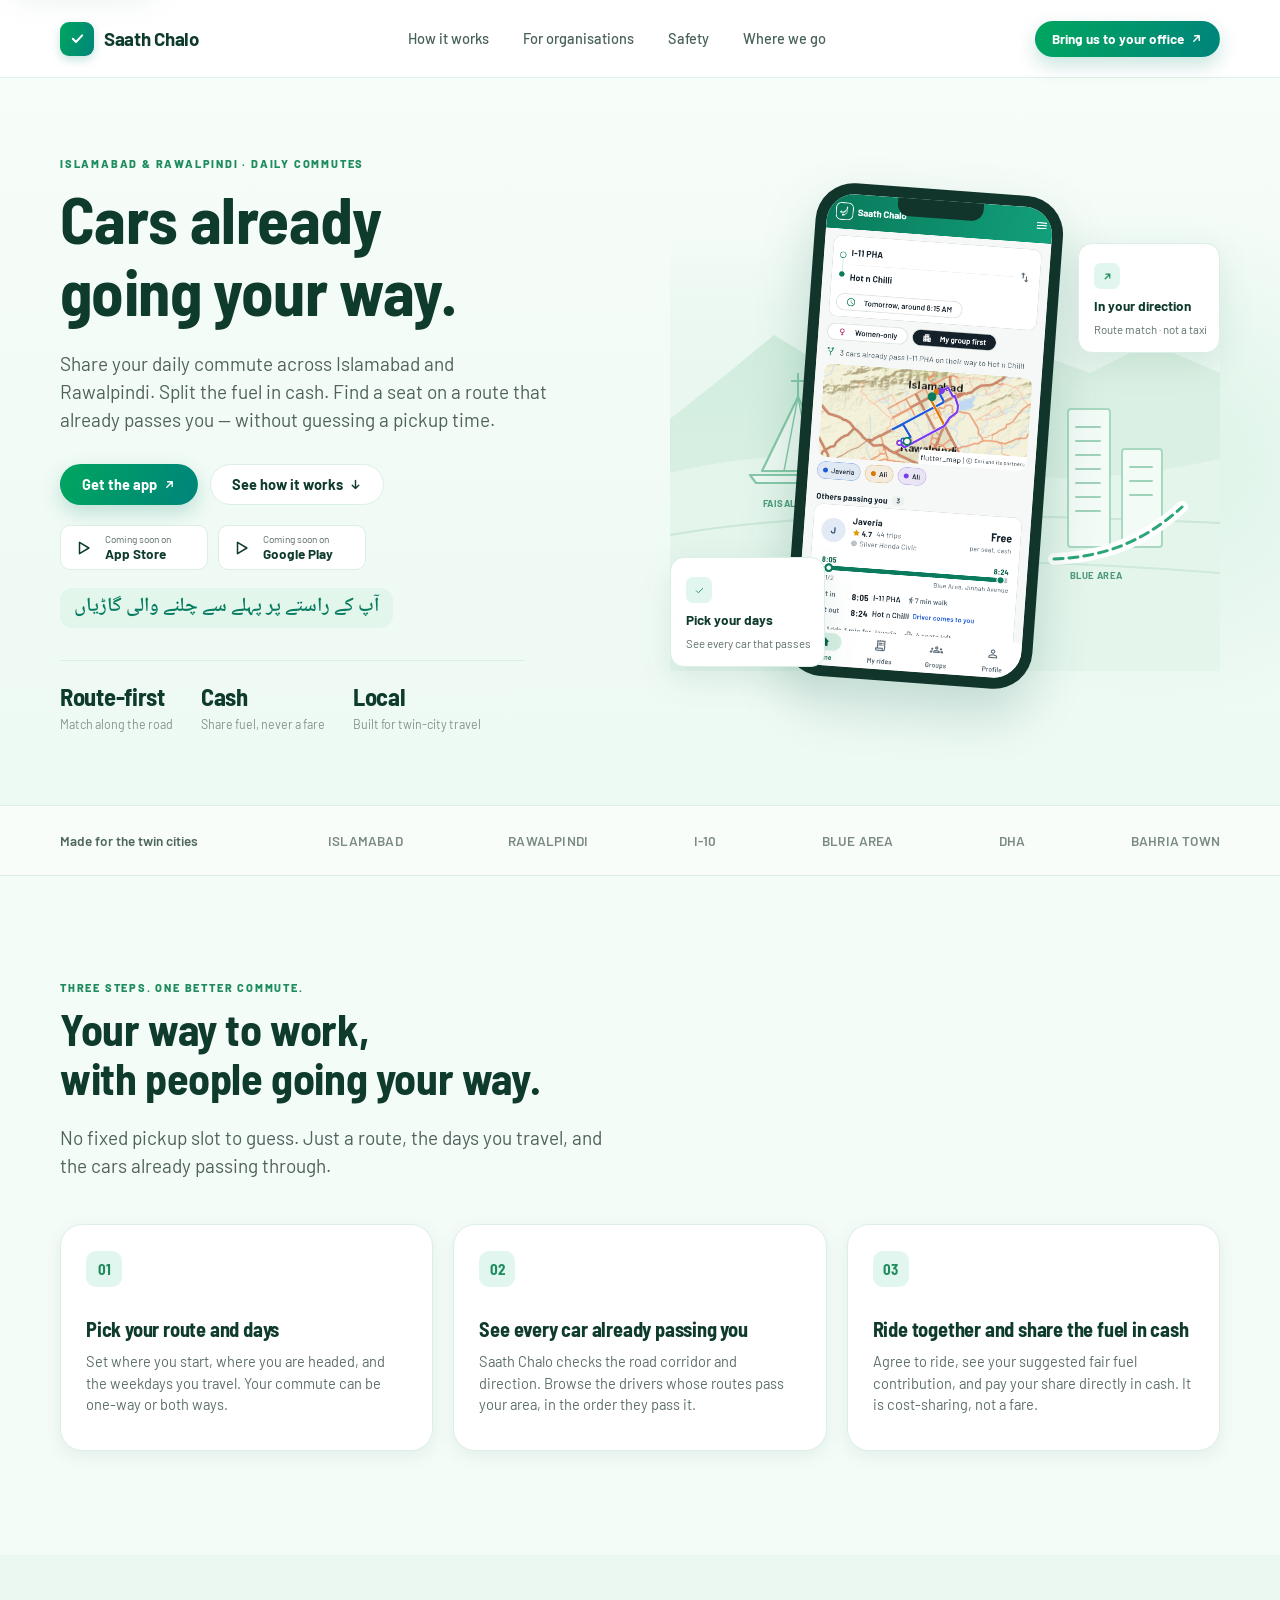
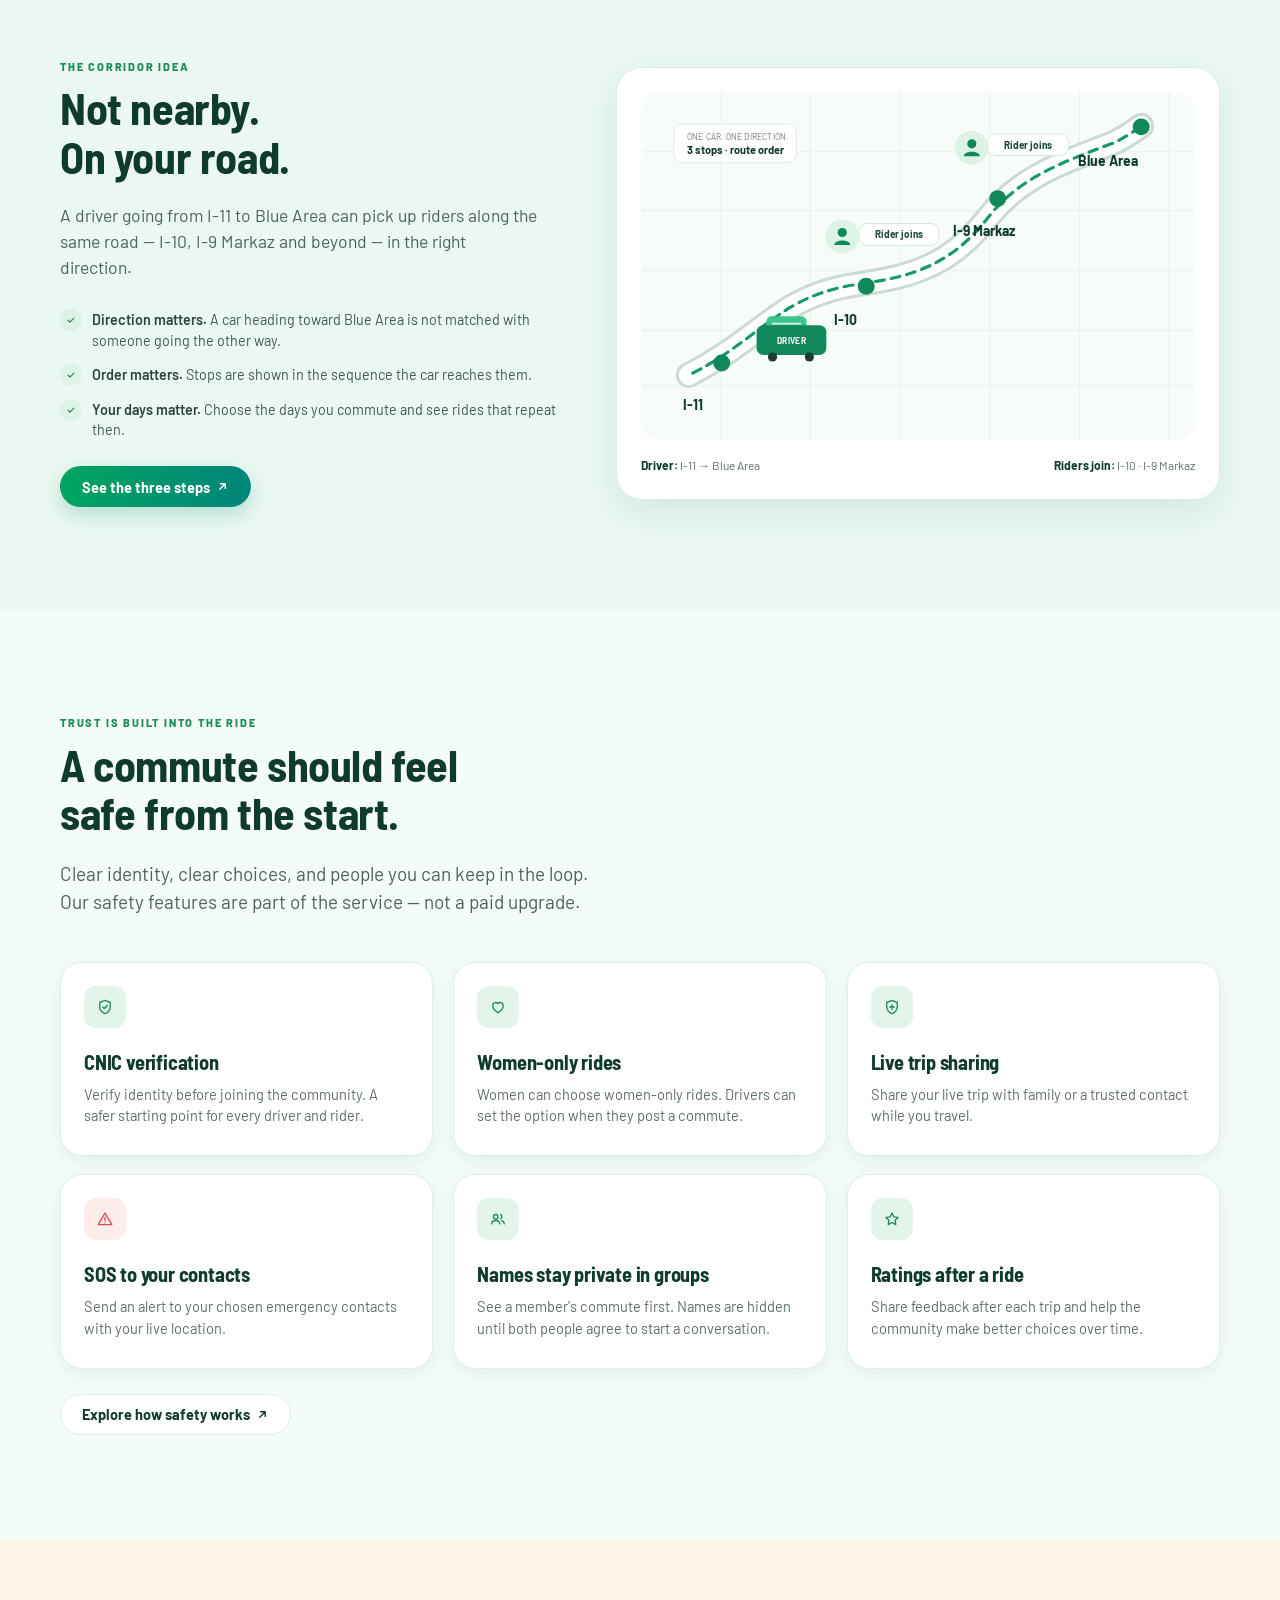
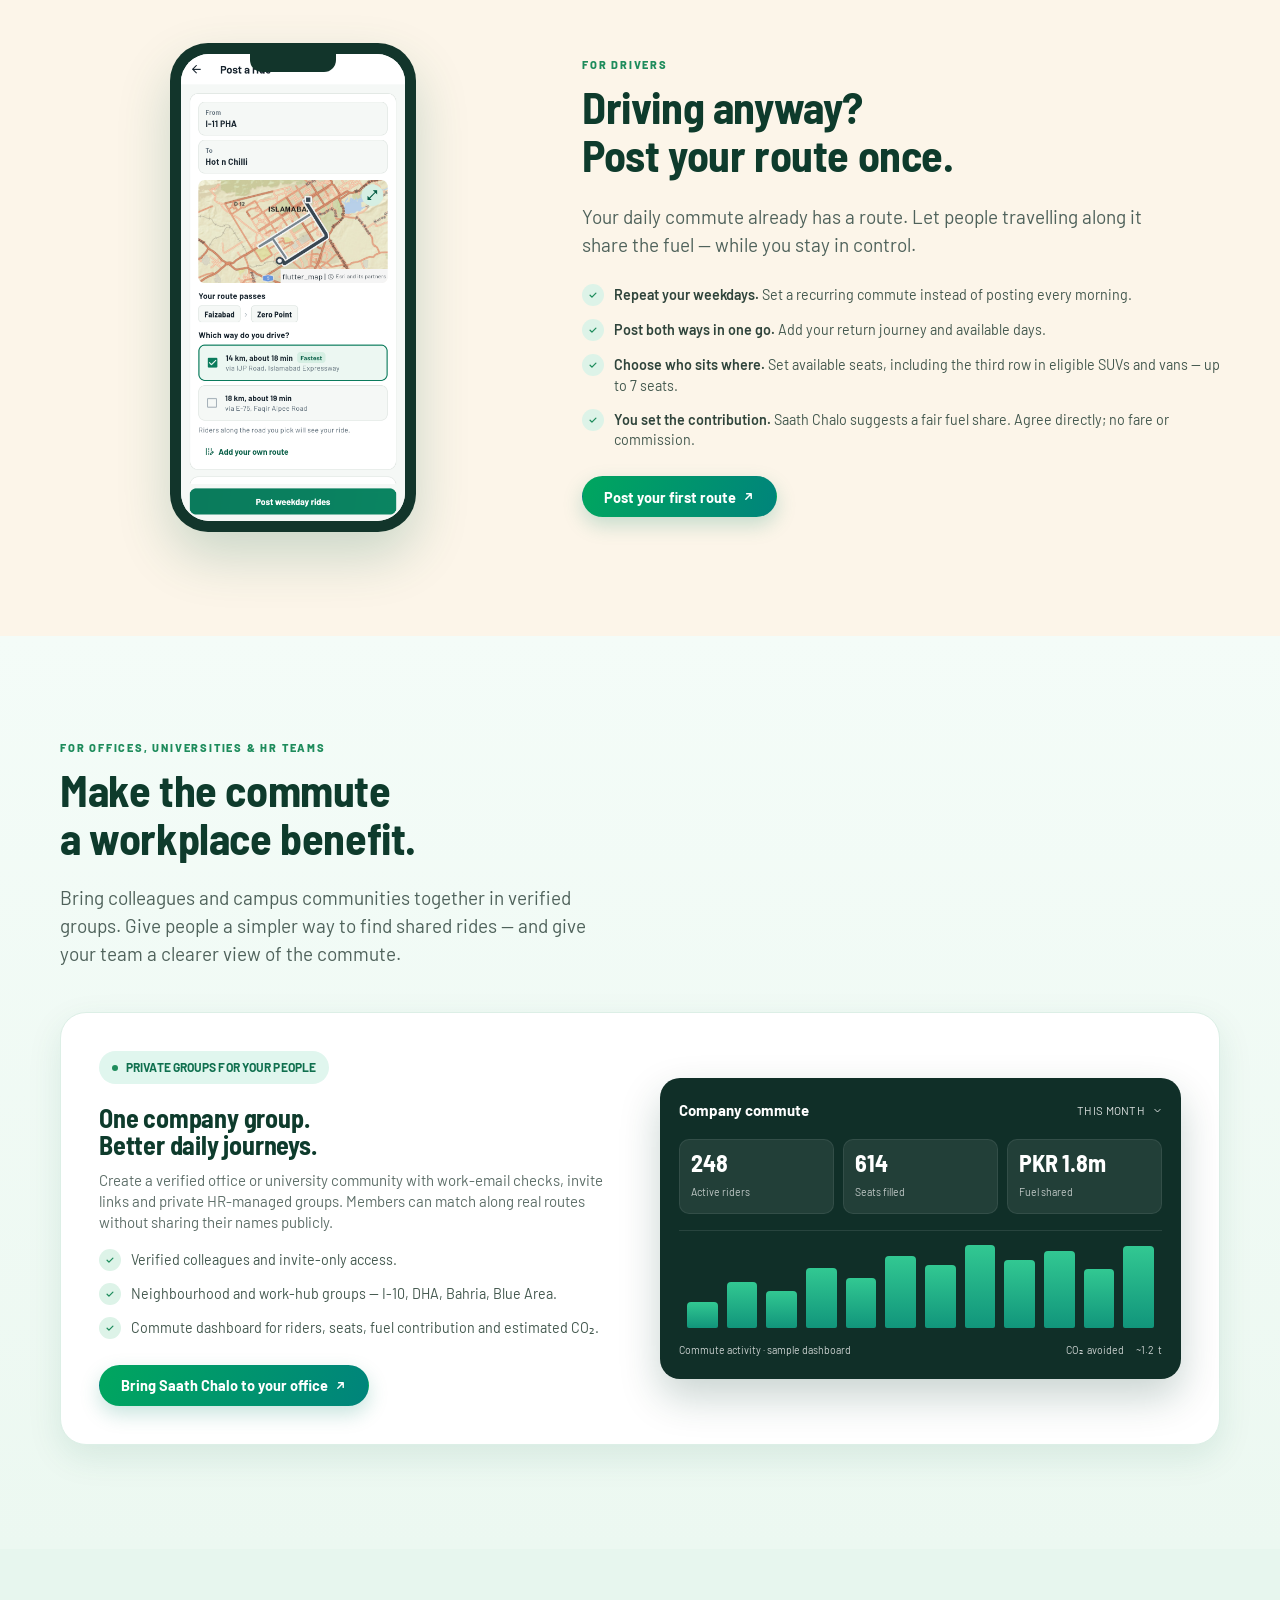
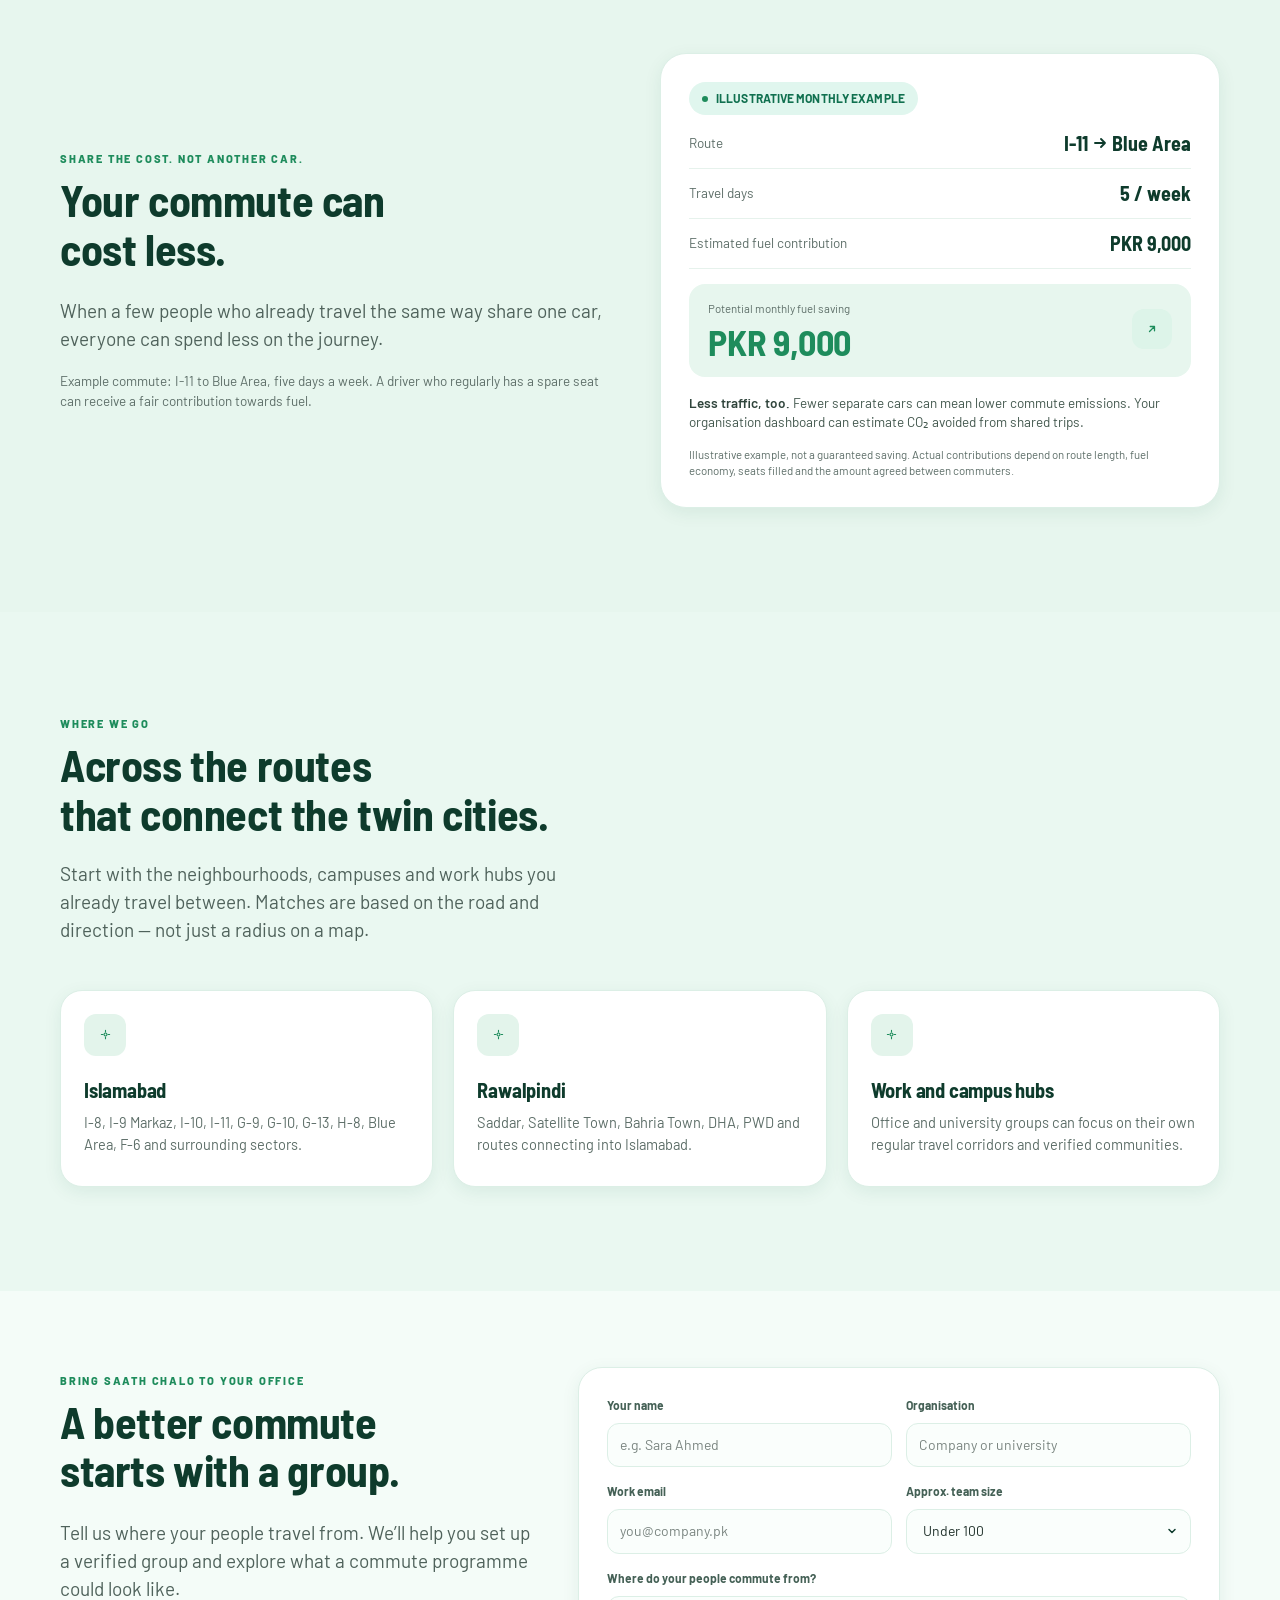
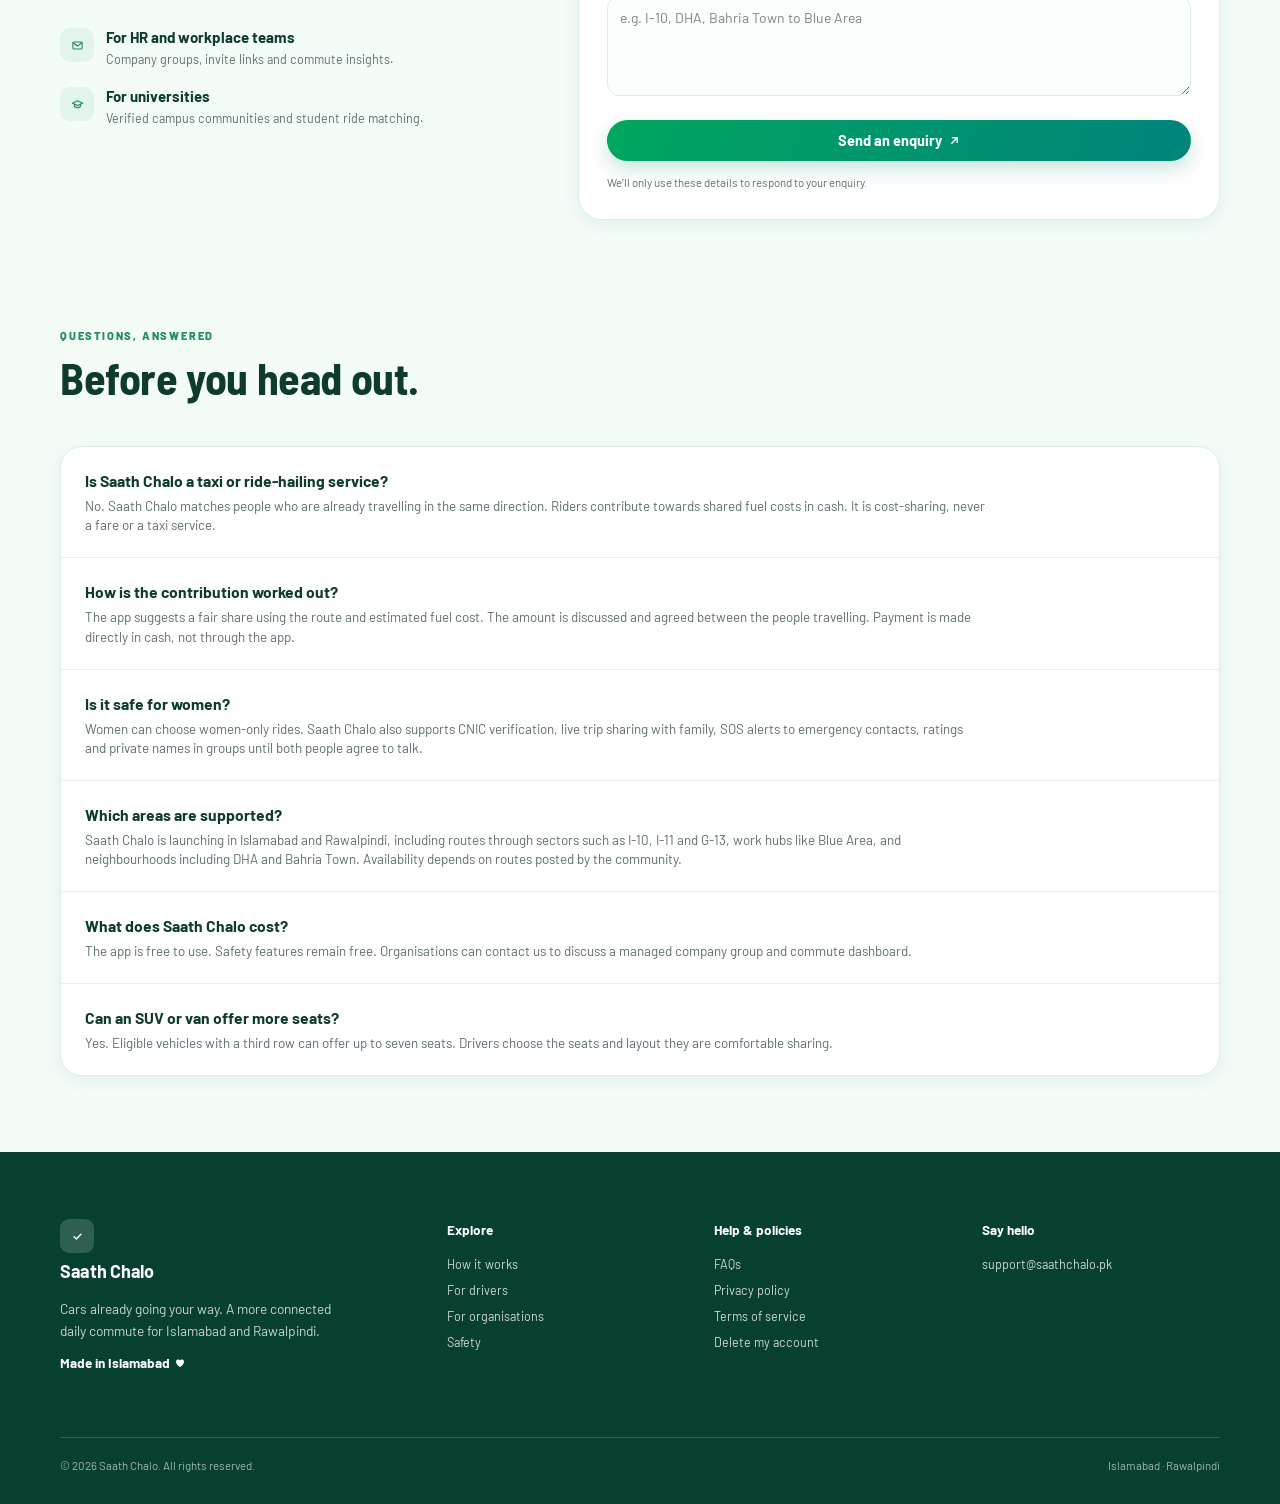
==== commit 3e1734c1: "Rebuild the site from the ChatGPT design handoff, with section switches Three pages (Home, For organ" ====
--- a/public/index.html
+++ b/public/index.html
@@ -3,533 +3,551 @@
 <head>
 <meta charset="utf-8">
 <meta name="viewport" content="width=device-width, initial-scale=1">
-<title>Saath Chalo — Islamabad carpooling</title>
+<title>Saath Chalo — Cars already going your way | Islamabad &amp; Rawalpindi carpooling</title>
+<meta name="description" content="Share your daily commute across Islamabad and Rawalpindi. Route-corridor matching, verified groups, and fuel shared in cash — never a fare.">
+<meta name="theme-color" content="#F4FCF8">
 <link rel="icon" type="image/png" href="favicon.png">
-<meta name="description" content="Islamabad carpooling that matches you with drivers already on your exact road.">
 <link rel="preconnect" href="https://fonts.googleapis.com">
 <link rel="preconnect" href="https://fonts.gstatic.com" crossorigin>
-<link href="https://fonts.googleapis.com/css2?family=Barlow:ital,wght@0,400;0,500;0,600;0,700;0,800;0,900;1,700&family=IBM+Plex+Mono:wght@500;600&display=swap" rel="stylesheet">
-<style>
-  /*
-    Saath Chalo marketing site — single light theme by deliberate choice
-    (standing preference): no dark-mode variant.
-
-    Plain HTML, CSS and JS, no build step (see README.md) — mirrors the
-    cashbook project's apps/website. Layout: a vertical story told in
-    alternating-tint sections (white / pine-tint / cream), each opening on
-    a thesis line, with phone-mockup screenshots as the recurring proof
-    device. One typeface family (Barlow, the app's own) for full brand
-    continuity between the app and this page; IBM Plex Mono for small
-    data-ish labels (route names, stats).
-  */
-  :root {
-    color-scheme: light;
-    --pine600: #0A7B5C;
-    --pine700: #075E46;
-    --pine800: #054A36;
-    --pine50:  #ECF7F2;
-    --pine100: #D5EFE3;
-    --brand-end: #12A07A;
-    --cream: #FBF3E7;
-    --cream-line: #EFE2CE;
-    --ink900: #14212B;
-    --ink700: #3B4A55;
-    --ink500: #586874;
-    --canvas: #F6F8F7;
-    --surface: #FFFFFF;
-    --line200: #DDE4E0;
-    --amber: #9A5B00;
-    --amber-bg: #FFF4DF;
-    --blue: #1E5BD8;
-    --blue-bg: #EAF0FD;
-    --rose: #B23366;
-    --rose-bg: #FCEAF1;
-    --font-display: 'Barlow', -apple-system, sans-serif;
-    --font-mono: 'IBM Plex Mono', ui-monospace, monospace;
-  }
-
-  * { box-sizing: border-box; }
-  html { scroll-behavior: smooth; }
-  body {
-    margin: 0;
-    background: var(--canvas);
-    color: var(--ink900);
-    font-family: var(--font-display);
-    -webkit-font-smoothing: antialiased;
-  }
-  img { max-width: 100%; display: block; }
-  h1, h2, h3 { text-wrap: balance; margin: 0; }
-  p { margin: 0; }
-  a { color: inherit; }
-  [hidden] { display: none !important; }
-
-  .wrap { max-width: 1120px; margin: 0 auto; padding-inline: 24px; }
-  @media (max-width: 640px) { .wrap { padding-inline: 18px; } }
-
-  /* ---------- Nav ---------- */
-  .nav {
-    position: sticky; top: 0; z-index: 50;
-    background: rgba(246, 248, 247, 0.88);
-    backdrop-filter: blur(10px);
-    border-bottom: 1px solid var(--line200);
-  }
-  .nav-row { display: flex; align-items: center; justify-content: space-between; padding-block: 14px; }
-  .brand { display: flex; align-items: center; gap: 10px; text-decoration: none; }
-  .brand-mark {
-    width: 34px; height: 34px; border-radius: 10px; background: var(--pine600);
-    display: flex; align-items: center; justify-content: center; flex-shrink: 0;
-  }
-  .brand-mark svg { width: 20px; height: 20px; }
-  .brand-name { font-weight: 800; font-size: 17px; color: var(--ink900); }
-  .nav-links { display: flex; gap: 28px; align-items: center; }
-  .nav-links a { text-decoration: none; color: var(--ink700); font-weight: 600; font-size: 14.5px; }
-  .nav-links a:hover { color: var(--pine700); }
-  @media (max-width: 760px) { .nav-links { display: none; } }
-  .btn {
-    display: inline-flex; align-items: center; gap: 8px;
-    font-family: var(--font-display); font-weight: 700; font-size: 14.5px;
-    padding: 11px 20px; border-radius: 999px; text-decoration: none;
-    border: 1.5px solid transparent; cursor: pointer;
-  }
-  .btn-primary { background: var(--pine600); color: #fff; }
-  .btn-primary:hover { background: var(--pine700); }
-  .btn-ghost { border-color: var(--line200); color: var(--ink900); background: transparent; }
-  .btn-ghost:hover { border-color: var(--pine600); color: var(--pine700); }
-
-  /* ---------- Hero ---------- */
-  .hero { background: linear-gradient(150deg, var(--pine700) 0%, var(--pine600) 46%, var(--brand-end) 100%); color: #fff; position: relative; overflow: hidden; }
-  .hero-inner { display: grid; grid-template-columns: 1.05fr 0.85fr; gap: 48px; align-items: center; padding-block: 72px 0; }
-  @media (max-width: 860px) { .hero-inner { grid-template-columns: 1fr; padding-block: 44px 0; text-align: left; } }
-  .eyebrow {
-    font-family: var(--font-mono); font-size: 12.5px; font-weight: 600;
-    letter-spacing: 0.12em; text-transform: uppercase; color: rgba(255,255,255,0.85);
-    margin-bottom: 18px; display: flex; align-items: center; gap: 10px;
-  }
-  .eyebrow::before { content: ''; width: 20px; height: 2px; background: rgba(255,255,255,0.6); }
-  .hero h1 { font-size: 50px; line-height: 1.08; font-weight: 800; letter-spacing: -0.015em; }
-  @media (max-width: 640px) { .hero h1 { font-size: 36px; } }
-  .hero-sub { margin-top: 22px; font-size: 18px; line-height: 1.55; color: rgba(255,255,255,0.92); max-width: 48ch; }
-  .hero-ctas { display: flex; gap: 14px; margin-top: 32px; flex-wrap: wrap; }
-  .hero .btn-ghost { border-color: rgba(255,255,255,0.4); color: #fff; }
-  .hero .btn-ghost:hover { border-color: #fff; background: rgba(255,255,255,0.08); }
-  .hero .btn-primary { background: #fff; color: var(--pine700); }
-  .hero .btn-primary:hover { background: var(--cream); }
-
-  .hero-stats { display: flex; gap: 28px; margin-top: 40px; padding-top: 28px; border-top: 1px solid rgba(255,255,255,0.22); flex-wrap: wrap; }
-  .stat-num { font-family: var(--font-mono); font-weight: 600; font-size: 24px; color: #fff; font-variant-numeric: tabular-nums; }
-  .stat-label { font-size: 12.5px; color: rgba(255,255,255,0.78); margin-top: 2px; }
-
-  /* ---------- Phone mockup ---------- */
-  .phone { width: 100%; max-width: 300px; margin-inline: auto; border-radius: 34px; background: #0d1a16; padding: 10px; box-shadow: 0 30px 60px -20px rgba(5, 30, 22, 0.55); }
-  .phone-screen { border-radius: 25px; overflow: hidden; aspect-ratio: 412 / 850; background: var(--canvas); position: relative; }
-  .phone-screen img { width: 100%; height: 100%; object-fit: cover; object-position: top center; }
-
-  /* ---------- Hero phone stack (3 overlapping screens) ---------- */
-  .phone-stack { position: relative; max-width: 360px; margin-inline: auto; padding-block: 36px 56px; }
-  .phone-stack .phone { position: relative; max-width: 220px; z-index: 2; }
-  .phone-stack .phone-side { position: absolute; top: 30px; max-width: 180px; z-index: 1; opacity: 0.92; filter: brightness(0.92); }
-  .phone-stack .phone-side.left { left: -46px; transform: rotate(-9deg); }
-  .phone-stack .phone-side.right { right: -46px; transform: rotate(9deg); }
-  @media (max-width: 860px) {
-    .phone-stack { max-width: 300px; padding-block: 20px 40px; }
-    .phone-stack .phone { max-width: 190px; }
-    .phone-stack .phone-side { max-width: 150px; }
-    .phone-stack .phone-side.left { left: -30px; }
-    .phone-stack .phone-side.right { right: -30px; }
-  }
-
-  /* ---------- Store badges ---------- */
-  .store-badges { display: flex; gap: 12px; margin-top: 18px; flex-wrap: wrap; }
-  .store-badge {
-    display: inline-flex; align-items: center; gap: 10px;
-    border: 1.5px solid rgba(255,255,255,0.3); border-radius: 12px;
-    padding: 9px 16px; cursor: default; user-select: none; text-decoration: none;
-  }
-  a.store-badge { cursor: pointer; }
-  a.store-badge:hover { border-color: #fff; background: rgba(255,255,255,0.08); }
-  .store-badge svg { width: 22px; height: 22px; flex-shrink: 0; }
-  .store-badge .store-text { line-height: 1.25; }
-  .store-badge .store-sub { font-size: 10px; letter-spacing: 0.04em; text-transform: uppercase; color: rgba(255,255,255,0.65); }
-  .store-badge .store-name { font-size: 14.5px; font-weight: 700; color: #fff; }
-
-  /* ---------- Sections ---------- */
-  section { padding-block: 88px; }
-  @media (max-width: 640px) { section { padding-block: 56px; } }
-  .section-tint { background: var(--pine50); }
-  .section-cream { background: var(--cream); }
-
-  .section-head { max-width: 640px; margin-bottom: 52px; }
-  .section-eyebrow { font-family: var(--font-mono); font-size: 12px; font-weight: 600; letter-spacing: 0.1em; text-transform: uppercase; color: var(--pine700); margin-bottom: 14px; }
-  .section-head h2 { font-size: 34px; font-weight: 800; line-height: 1.18; }
-  @media (max-width: 640px) { .section-head h2 { font-size: 27px; } }
-  .section-head p { margin-top: 14px; font-size: 16.5px; line-height: 1.6; color: var(--ink700); }
-
-  /* ---------- Differentiator (split) ---------- */
-  .split { display: grid; grid-template-columns: 0.95fr 1.05fr; gap: 56px; align-items: center; }
-  @media (max-width: 860px) { .split { grid-template-columns: 1fr; } }
-  .split.reverse .split-media { order: -1; }
-  @media (max-width: 860px) { .split.reverse .split-media { order: 0; } }
-
-  .route-compare { background: var(--surface); border: 1px solid var(--line200); border-radius: 20px; padding: 22px; margin-top: 28px; }
-  .route-compare .row { display: flex; gap: 14px; padding-block: 12px; align-items: flex-start; }
-  .route-compare .row + .row { border-top: 1px dashed var(--line200); }
-  .route-compare .tag { flex-shrink: 0; width: 86px; font-family: var(--font-mono); font-size: 11px; font-weight: 600; letter-spacing: 0.04em; text-transform: uppercase; padding-top: 2px; }
-  .route-compare .tag.no { color: var(--ink500); }
-  .route-compare .tag.yes { color: var(--pine700); }
-  .route-compare .txt { font-size: 15px; line-height: 1.5; color: var(--ink700); }
-  .route-compare .txt b { color: var(--ink900); }
-
-  /* ---------- How it works ---------- */
-  .steps { display: grid; grid-template-columns: repeat(3, 1fr); gap: 28px; }
-  @media (max-width: 760px) { .steps { grid-template-columns: 1fr; } }
-  .step-num { font-family: var(--font-mono); font-size: 13px; font-weight: 600; color: var(--pine700); background: var(--pine100); width: 34px; height: 34px; border-radius: 10px; display: flex; align-items: center; justify-content: center; margin-bottom: 18px; }
-  .step h3 { font-size: 19px; font-weight: 700; margin-bottom: 8px; }
-  .step p { font-size: 15px; line-height: 1.6; color: var(--ink700); }
-
-  /* ---------- Screenshot gallery ---------- */
-  .gallery-row { display: flex; gap: 20px; overflow-x: auto; padding-bottom: 12px; margin: 0 -24px; padding-inline: 24px; scroll-snap-type: x proximity; }
-  @media (max-width: 640px) { .gallery-row { margin: 0 -18px; padding-inline: 18px; } }
-  .gallery-item { flex-shrink: 0; width: 196px; scroll-snap-align: start; }
-  .gallery-item .phone { max-width: 196px; border-radius: 26px; padding: 8px; box-shadow: 0 18px 36px -16px rgba(5, 30, 22, 0.28); }
-  .gallery-item .phone-screen { border-radius: 19px; }
-  .gallery-caption { margin-top: 14px; font-size: 13.5px; font-weight: 700; color: var(--ink900); text-align: center; }
-
-  /* ---------- Trust grid ---------- */
-  .trust-grid { display: grid; grid-template-columns: repeat(2, 1fr); gap: 20px; }
-  @media (max-width: 640px) { .trust-grid { grid-template-columns: 1fr; } }
-  .trust-card { background: var(--surface); border: 1px solid var(--line200); border-radius: 18px; padding: 26px; }
-  .trust-icon { width: 42px; height: 42px; border-radius: 12px; display: flex; align-items: center; justify-content: center; margin-bottom: 16px; font-size: 20px; }
-  .trust-card h3 { font-size: 17px; font-weight: 700; margin-bottom: 6px; }
-  .trust-card p { font-size: 14.5px; line-height: 1.55; color: var(--ink700); }
-
-  /* ---------- For drivers ---------- */
-  .driver-points { display: grid; gap: 16px; margin-top: 28px; }
-  .driver-point { display: flex; gap: 14px; align-items: flex-start; }
-  .driver-point .dot { width: 8px; height: 8px; border-radius: 50%; background: var(--pine600); margin-top: 8px; flex-shrink: 0; }
-  .driver-point p { font-size: 15.5px; line-height: 1.55; color: var(--ink700); }
-  .driver-point b { color: var(--ink900); }
-
-  /* ---------- Launch / campus ---------- */
-  .launch { background: var(--ink900); color: #fff; border-radius: 28px; padding: 56px 48px; display: grid; grid-template-columns: 1.1fr 0.9fr; gap: 40px; align-items: center; }
-  @media (max-width: 760px) { .launch { grid-template-columns: 1fr; padding: 36px 26px; } }
-  .launch h2 { font-size: 30px; font-weight: 800; line-height: 1.2; color: #fff; }
-  .launch p { margin-top: 16px; font-size: 15.5px; line-height: 1.6; color: rgba(255,255,255,0.78); }
-  .launch-cta { background: rgba(255,255,255,0.06); border: 1px solid rgba(255,255,255,0.14); border-radius: 18px; padding: 24px; }
-  .launch-cta .label { font-family: var(--font-mono); font-size: 11.5px; letter-spacing: 0.08em; text-transform: uppercase; color: rgba(255,255,255,0.6); margin-bottom: 10px; }
-  .launch-cta .email { font-family: var(--font-mono); font-size: 17px; font-weight: 600; color: #fff; word-break: break-all; }
-  .launch-cta .btn-primary { margin-top: 16px; width: 100%; justify-content: center; }
-
-  /* ---------- FAQ ---------- */
-  .faq { display: grid; gap: 1px; background: var(--line200); border: 1px solid var(--line200); border-radius: 16px; overflow: hidden; }
-  .faq-item { background: var(--surface); padding: 22px 24px; }
-  .faq-item h3 { font-size: 15.5px; font-weight: 700; margin-bottom: 8px; }
-  .faq-item p { font-size: 14.5px; line-height: 1.6; color: var(--ink700); }
-
-  /* ---------- Footer ---------- */
-  footer { background: var(--pine800); color: rgba(255,255,255,0.75); padding-block: 48px; }
-  .foot-row { display: flex; justify-content: space-between; align-items: center; flex-wrap: wrap; gap: 20px; }
-  .foot-links { display: flex; gap: 22px; flex-wrap: wrap; }
-  .foot-links span, .foot-links a { font-size: 13.5px; color: rgba(255,255,255,0.55); text-decoration: none; }
-  .foot-links a:hover { color: #fff; }
-  .foot-fine { margin-top: 26px; font-size: 12.5px; color: rgba(255,255,255,0.45); line-height: 1.6; }
-</style>
+<link href="https://fonts.googleapis.com/css2?family=Barlow:wght@400;500;600;700;800&family=Barlow+Semi+Condensed:wght@500;600;700&family=Noto+Naskh+Arabic:wght@600&display=swap" rel="stylesheet">
+<link rel="stylesheet" href="css/site.css">
 </head>
 <body>
-
-<svg hidden>
-  <symbol id="brand-icon" viewBox="0 0 1024 1024">
-    <path d="M 288,560 C 395,563 508,521 574,433 C 606,390 625,345 636,292 L 687,292 C 670,393 637,472 590,529 C 515,620 402,647 288,628 Z" fill="#D5EFE3"/>
-    <circle cx="288" cy="560" r="68" fill="#D5EFE3"/>
-    <path d="M 405,742 C 520,707 611,639 640,550 C 652,514 654,474 654,432 L 654,280 L 606,280 L 670,198 L 734,280 L 700,280 L 700,432 C 700,489 697,537 679,584 C 641,684 553,760 453,795 Z" fill="#FFFFFF"/>
-    <path d="M 511,737 C 539,721 563,702 584,679" fill="none" stroke="#0A7B5C" stroke-width="17" stroke-linecap="round"/>
-    <path d="M 604,653 C 624,627 639,600 649,571" fill="none" stroke="#0A7B5C" stroke-width="17" stroke-linecap="round"/>
-    <path d="M 660,535 C 667,505 669,478 669,450" fill="none" stroke="#0A7B5C" stroke-width="17" stroke-linecap="round"/>
-    <path d="M 670,407 L 670,378" fill="none" stroke="#0A7B5C" stroke-width="17" stroke-linecap="round"/>
-    <circle cx="405" cy="742" r="68" fill="#FFFFFF"/>
-  </symbol>
+<a class="skip-link" href="#main">Skip to content</a>
+
+<svg hidden aria-hidden="true">
+  <symbol id="i-brand" viewBox="0 0 24 24"><path d="M4.5 12.5 9.5 17.5 19.5 7" fill="none" stroke="#fff" stroke-width="3.2" stroke-linecap="round" stroke-linejoin="round"/></symbol>
+  <symbol id="i-check" viewBox="0 0 24 24"><path d="M5 12.5 9.5 17 19 7.5" fill="none" stroke="currentColor" stroke-width="3" stroke-linecap="round" stroke-linejoin="round"/></symbol>
+  <symbol id="i-check-thin" viewBox="0 0 24 24"><path d="M5 12.5 9.5 17 19 7.5" fill="none" stroke="currentColor" stroke-width="2" stroke-linecap="round" stroke-linejoin="round"/></symbol>
+  <symbol id="i-arrow-ur" viewBox="0 0 24 24"><path d="M7 17 17 7M8.5 7H17v8.5" fill="none" stroke="currentColor" stroke-width="2.6" stroke-linecap="round" stroke-linejoin="round"/></symbol>
+  <symbol id="i-arrow-down" viewBox="0 0 24 24"><path d="M12 4.5v15M6 13.5l6 6 6-6" fill="none" stroke="currentColor" stroke-width="2.6" stroke-linecap="round" stroke-linejoin="round"/></symbol>
+  <symbol id="i-arrow-right" viewBox="0 0 24 24"><path d="M4.5 12h15M13.5 6l6 6-6 6" fill="none" stroke="currentColor" stroke-width="2.8" stroke-linecap="round" stroke-linejoin="round"/></symbol>
+  <symbol id="i-chevron" viewBox="0 0 24 24"><path d="m5 9 7 7 7-7" fill="none" stroke="currentColor" stroke-width="2.6" stroke-linecap="round" stroke-linejoin="round"/></symbol>
+  <symbol id="i-menu" viewBox="0 0 24 24"><path d="M4 7h16M4 12h16M4 17h16" fill="none" stroke="currentColor" stroke-width="2" stroke-linecap="round"/></symbol>
+  <symbol id="i-shield-check" viewBox="0 0 24 24"><g fill="none" stroke="currentColor" stroke-width="1.8" stroke-linecap="round" stroke-linejoin="round"><path d="M12 3.2 19 6v5.2c0 4.4-2.9 8-7 9.6-4.1-1.6-7-5.2-7-9.6V6l7-2.8Z"/><path d="m9 12 2.1 2.1L15.2 10"/></g></symbol>
+  <symbol id="i-heart" viewBox="0 0 24 24"><path d="M12 19.5s-7-4.3-7-9.6A3.9 3.9 0 0 1 12 7.6a3.9 3.9 0 0 1 7 2.3c0 5.3-7 9.6-7 9.6Z" fill="none" stroke="currentColor" stroke-width="1.8" stroke-linejoin="round"/></symbol>
+  <symbol id="i-shield-plus" viewBox="0 0 24 24"><g fill="none" stroke="currentColor" stroke-width="1.8" stroke-linecap="round" stroke-linejoin="round"><path d="M12 3.2 19 6v5.2c0 4.4-2.9 8-7 9.6-4.1-1.6-7-5.2-7-9.6V6l7-2.8Z"/><path d="M12 9v6M9 12h6"/></g></symbol>
+  <symbol id="i-alert" viewBox="0 0 24 24"><g fill="none" stroke="currentColor" stroke-width="1.8" stroke-linecap="round" stroke-linejoin="round"><path d="M12 4 21 19.5H3L12 4Z"/><path d="M12 10v4.2M12 17h.01"/></g></symbol>
+  <symbol id="i-users" viewBox="0 0 24 24"><g fill="none" stroke="currentColor" stroke-width="1.8" stroke-linecap="round" stroke-linejoin="round"><circle cx="9" cy="9" r="3"/><path d="M3.5 18.5c.5-2.8 2.7-4.5 5.5-4.5s5 1.7 5.5 4.5"/><path d="M15.5 6.3a3 3 0 0 1 0 5.4M17 14.3c2 .5 3.2 2 3.5 4.2"/></g></symbol>
+  <symbol id="i-star" viewBox="0 0 24 24"><path d="m12 4 2.5 5.1 5.6.8-4 3.9.9 5.6-5-2.7-5 2.7.9-5.6-4-3.9 5.6-.8L12 4Z" fill="none" stroke="currentColor" stroke-width="1.8" stroke-linejoin="round"/></symbol>
+  <symbol id="i-pin" viewBox="0 0 24 24"><g fill="none" stroke="currentColor" stroke-width="2.4" stroke-linecap="round"><circle cx="12" cy="12" r="3.2"/><path d="M12 3v3.5M12 17.5V21M3 12h3.5M17.5 12H21"/></g></symbol>
+  <symbol id="i-mail" viewBox="0 0 24 24"><g fill="none" stroke="currentColor" stroke-width="2" stroke-linecap="round" stroke-linejoin="round"><rect x="3.5" y="5.5" width="17" height="13" rx="2"/><path d="m4 7 8 6 8-6"/></g></symbol>
+  <symbol id="i-cap" viewBox="0 0 24 24"><g fill="none" stroke="currentColor" stroke-width="2" stroke-linecap="round" stroke-linejoin="round"><path d="M2.5 9.5 12 5l9.5 4.5L12 14 2.5 9.5Z"/><path d="M6.5 11.5v4.3c3.2 2.3 7.8 2.3 11 0v-4.3"/></g></symbol>
+  <symbol id="i-heart-fill" viewBox="0 0 24 24"><path d="M12 20s-8-4.8-8-10.7A4.3 4.3 0 0 1 12 7a4.3 4.3 0 0 1 8 2.3C20 15.2 12 20 12 20Z" fill="currentColor"/></symbol>
 </svg>
 
-<nav class="nav">
-  <div class="wrap nav-row">
-    <a class="brand" href="#top">
-      <span class="brand-mark"><svg><use href="#brand-icon"/></svg></span>
+<header class="site-header">
+  <div class="container header-row">
+    <a class="brand" href="index.html" aria-label="Saath Chalo home">
+      <span class="brand-mark"><svg aria-hidden="true"><use href="#i-brand"/></svg></span>
       <span class="brand-name">Saath Chalo</span>
     </a>
-    <div class="nav-links">
-      <a href="#how">How it works</a>
-      <a href="#drivers">For drivers</a>
-      <a href="#trust">Trust &amp; safety</a>
-      <a href="#launch">Bring it to your office</a>
-    </div>
-    <a class="btn btn-primary" href="#launch">Get in touch</a>
-  </div>
-</nav>
-
-<header class="hero" id="top">
-  <div class="wrap hero-inner">
+    <nav class="nav-links" aria-label="Main">
+      <a href="#how" data-requires="home_how_it_works">How it works</a>
+      <a href="organisations.html">For organisations</a>
+      <a href="safety.html">Safety</a>
+      <a href="#areas" data-requires="home_areas">Where we go</a>
+    </nav>
+    <a class="btn btn-primary header-cta" href="#enquiry" data-requires="home_enquiry" data-fallback="mail">Bring us to your office <svg aria-hidden="true"><use href="#i-arrow-ur"/></svg></a>
+    <button class="menu-toggle" type="button" aria-expanded="false" aria-controls="mobile-menu" aria-label="Open menu"><svg aria-hidden="true"><use href="#i-menu"/></svg></button>
+  </div>
+  <div class="mobile-menu" id="mobile-menu" hidden>
+    <div class="container">
+      <ul>
+        <li><a href="#how" data-requires="home_how_it_works">How it works</a></li>
+        <li><a href="organisations.html">For organisations</a></li>
+        <li><a href="safety.html">Safety</a></li>
+        <li><a href="#areas" data-requires="home_areas">Where we go</a></li>
+      </ul>
+      <a class="btn btn-primary" href="#enquiry" data-requires="home_enquiry" data-fallback="mail">Bring us to your office <svg aria-hidden="true"><use href="#i-arrow-ur"/></svg></a>
+    </div>
+  </div>
+</header>
+
+<main id="main">
+
+<!-- Hero: always shown -->
+<section class="hero home-hero" aria-labelledby="hero-title">
+  <div class="container hero-grid">
+    <div class="hero-copy">
+      <p class="eyebrow">Islamabad &amp; Rawalpindi · Daily commutes</p>
+      <h1 class="h1" id="hero-title">Cars already<br>going your way.</h1>
+      <p class="lead">Share your daily commute across Islamabad and Rawalpindi. Split the fuel in cash. Find a seat on a route that already passes you — without guessing a pickup time.</p>
+      <div class="hero-ctas">
+        <a class="btn btn-primary" href="#get-app" data-get-app>Get the app <svg aria-hidden="true"><use href="#i-arrow-ur"/></svg></a>
+        <a class="btn btn-secondary" href="#how" data-requires="home_how_it_works">See how it works <svg aria-hidden="true"><use href="#i-arrow-down"/></svg></a>
+      </div>
+      <div class="store-badges" id="get-app" data-store-badges></div>
+      <p class="urdu-line" lang="ur" dir="rtl">آپ کے راستے پر پہلے سے چلنے والی گاڑیاں</p>
+      <dl class="proof">
+        <div><dt>Route-first</dt><dd>Match along the road</dd></div>
+        <div><dt>Cash</dt><dd>Share fuel, never a fare</dd></div>
+        <div><dt>Local</dt><dd>Built for twin-city travel</dd></div>
+      </dl>
+    </div>
+
+    <div class="hero-visual">
+      <div class="hero-scene" aria-hidden="true">
+        <svg viewBox="0 0 550 448" preserveAspectRatio="xMidYMid slice">
+          <defs>
+            <linearGradient id="scene-bg" x1="0" y1="0" x2="0" y2="1">
+              <stop offset="0" stop-color="#EEF9F3" stop-opacity="0"/>
+              <stop offset="0.18" stop-color="#ECF8F2"/>
+              <stop offset="1" stop-color="#E2F4EA"/>
+            </linearGradient>
+            <linearGradient id="hill-a" x1="0" y1="0" x2="0" y2="1">
+              <stop offset="0" stop-color="#CDEBDB"/>
+              <stop offset="1" stop-color="#DDF2E7"/>
+            </linearGradient>
+          </defs>
+          <rect x="0" y="0" width="550" height="448" fill="url(#scene-bg)"/>
+          <!-- Margalla hills -->
+          <path d="M0 196 L58 150 L104 112 L150 140 L196 118 L250 160 L300 200 L300 448 L0 448 Z" fill="url(#hill-a)" opacity="0.85"/>
+          <path d="M260 200 L360 128 L420 150 L480 120 L550 150 L550 448 L260 448 Z" fill="#D7EFE2" opacity="0.8"/>
+          <path d="M0 250 C120 220 220 236 320 250 C410 262 480 250 550 236 L550 448 L0 448 Z" fill="#E4F5EC"/>
+          <!-- Faisal Mosque -->
+          <g fill="none" stroke="#86C8A8" stroke-width="2.2" stroke-linejoin="round">
+            <path d="M128 174 L92 248 L164 248 Z" fill="#EEF9F3"/>
+            <path d="M128 174 L114 248 M128 174 L142 248" stroke-width="1.4"/>
+            <path d="M128 150 V176 M121 158 H135" stroke-width="2"/>
+            <path d="M80 252 H178 L172 260 H86 Z" fill="#EEF9F3"/>
+          </g>
+          <text x="93" y="284" font-family="Barlow, Arial, sans-serif" font-size="9.5" font-weight="700" letter-spacing="0.4" fill="#4E9A78">FAISAL MOSQUE</text>
+          <!-- Roads -->
+          <path d="M0 312 C150 286 320 290 550 300" fill="none" stroke="#CBE7D8" stroke-width="2"/>
+          <path d="M0 360 C170 330 360 336 550 350" fill="none" stroke="#CFE9DB" stroke-width="2"/>
+          <!-- Blue Area towers -->
+          <g stroke="#A8D8C0" stroke-width="2" fill="#F3FBF7">
+            <rect x="398" y="186" width="42" height="138" rx="3"/>
+            <rect x="452" y="226" width="40" height="98" rx="3"/>
+          </g>
+          <g stroke="#9FD3B9" stroke-width="2" stroke-linecap="round">
+            <path d="M406 204 H430 M406 218 H430 M406 232 H430 M406 246 H430 M406 260 H430 M406 274 H430 M406 288 H430"/>
+            <path d="M460 244 H482 M460 258 H482 M460 272 H482"/>
+          </g>
+          <!-- Route into Blue Area -->
+          <path d="M384 336 C430 334 470 322 512 284" fill="none" stroke="#FFFFFF" stroke-width="12" stroke-linecap="round"/>
+          <path d="M384 336 C430 334 470 322 512 284" fill="none" stroke="#2BA678" stroke-width="3" stroke-dasharray="9 6" stroke-linecap="round"/>
+          <text x="400" y="356" font-family="Barlow, Arial, sans-serif" font-size="9.5" font-weight="700" letter-spacing="0.4" fill="#4E9A78">BLUE AREA</text>
+        </svg>
+      </div>
+
+      <div class="hero-phone">
+        <div class="phone">
+          <div class="phone-screen"><img src="assets/screens/route-map.png" width="824" height="1720" alt="The Saath Chalo app's search results: three cars already pass I-11 PHA on their way to the destination, drawn as colour-coded routes on a map of Islamabad and Rawalpindi"></div>
+        </div>
+      </div>
+
+      <div class="float-card fc-direction">
+        <span class="fc-icon" aria-hidden="true"><svg><use href="#i-arrow-ur"/></svg></span>
+        <strong>In your direction</strong>
+        <span>Route match · not a taxi</span>
+      </div>
+      <div class="float-card fc-days">
+        <span class="fc-icon" aria-hidden="true"><svg><use href="#i-check-thin"/></svg></span>
+        <strong>Pick your days</strong>
+        <span>See every car that passes</span>
+      </div>
+    </div>
+  </div>
+</section>
+
+<!-- home_twin_city -->
+<section class="city-strip" id="cities" data-section="home_twin_city" aria-label="Made for the twin cities">
+  <div class="container">
+    <p class="strip-label">Made for the twin cities</p>
+    <ul>
+      <li>Islamabad</li><li>Rawalpindi</li><li>I-10</li><li>Blue Area</li><li>DHA</li><li>Bahria Town</li>
+    </ul>
+  </div>
+</section>
+
+<!-- home_how_it_works -->
+<section class="section bg-base how" id="how" data-section="home_how_it_works" aria-labelledby="how-title">
+  <div class="container">
+    <div class="section-head">
+      <p class="eyebrow">Three steps. One better commute.</p>
+      <h2 class="h2" id="how-title">Your way to work,<br>with people going your way.</h2>
+      <p class="lead">No fixed pickup slot to guess. Just a route, the days you travel, and the cars already passing through.</p>
+    </div>
+    <ol class="grid-3">
+      <li class="card step-card">
+        <span class="num-badge" aria-hidden="true">01</span>
+        <h3 class="card-title">Pick your route and days</h3>
+        <p>Set where you start, where you are headed, and the weekdays you travel. Your commute can be one-way or both ways.</p>
+      </li>
+      <li class="card step-card">
+        <span class="num-badge" aria-hidden="true">02</span>
+        <h3 class="card-title">See every car already passing you</h3>
+        <p>Saath Chalo checks the road corridor and direction. Browse the drivers whose routes pass your area, in the order they pass it.</p>
+      </li>
+      <li class="card step-card">
+        <span class="num-badge" aria-hidden="true">03</span>
+        <h3 class="card-title">Ride together and share the fuel in cash</h3>
+        <p>Agree to ride, see your suggested fair fuel contribution, and pay your share directly in cash. It is cost-sharing, not a fare.</p>
+      </li>
+    </ol>
+  </div>
+</section>
+
+<!-- home_corridor -->
+<section class="section bg-tint corridor" id="corridor" data-section="home_corridor" aria-labelledby="corridor-title">
+  <div class="container split">
     <div>
-      <div class="eyebrow">Islamabad carpooling</div>
-      <h1>Same route?<br>Share the ride, save the fuel, save the cost.</h1>
-      <p class="hero-sub">
-        Driving I&#8209;11 to Blue Area every morning? Saath Chalo finds riders
-        already on your exact road &mdash; not just "nearby" &mdash; and lets you
-        split the fuel in cash, no wallet, no surge pricing.
-      </p>
-      <div class="hero-ctas">
-        <a class="btn btn-primary" href="#launch">Bring it to your office or campus</a>
-        <a class="btn btn-ghost" href="#how">See how it works</a>
-      </div>
-      <div class="store-badges" id="store-badges"></div>
-      <div class="hero-stats">
-        <div><div class="stat-num">100%</div><div class="stat-label">CNIC-verified drivers</div></div>
-        <div><div class="stat-num">PKR</div><div class="stat-label">Cash contribution, no wallet</div></div>
-        <div><div class="stat-num">Live</div><div class="stat-label">Trip sharing, every ride</div></div>
-      </div>
-    </div>
-    <div class="phone-stack">
-      <div class="phone phone-side left">
-        <div class="phone-screen"><img src="assets/screens/route-map.png" alt="Search results showing three candidate rides as colour-coded routes on a map"></div>
-      </div>
-      <div class="phone phone-side right">
-        <div class="phone-screen"><img src="assets/screens/post-ride.png" alt="Post-a-ride screen showing a real route choice"></div>
-      </div>
+      <p class="eyebrow">The corridor idea</p>
+      <h2 class="h2" id="corridor-title">Not nearby.<br>On your road.</h2>
+      <p class="lead">A driver going from I-11 to Blue Area can pick up riders along the same road — I-10, I-9 Markaz and beyond — in the right direction.</p>
+      <ul class="check-list">
+        <li><span class="check-dot" aria-hidden="true"><svg><use href="#i-check"/></svg></span><span><b>Direction matters.</b> A car heading toward Blue Area is not matched with someone going the other way.</span></li>
+        <li><span class="check-dot" aria-hidden="true"><svg><use href="#i-check"/></svg></span><span><b>Order matters.</b> Stops are shown in the sequence the car reaches them.</span></li>
+        <li><span class="check-dot" aria-hidden="true"><svg><use href="#i-check"/></svg></span><span><b>Your days matter.</b> Choose the days you commute and see rides that repeat then.</span></li>
+      </ul>
+      <a class="btn btn-primary" href="#how" data-requires="home_how_it_works">See the three steps <svg aria-hidden="true"><use href="#i-arrow-ur"/></svg></a>
+    </div>
+
+    <figure class="card corridor-card">
+      <div class="corridor-map">
+        <svg viewBox="0 0 556 349" role="img" aria-labelledby="corridor-svg-title corridor-svg-desc">
+          <title id="corridor-svg-title">One road, one direction: I-11 to Blue Area</title>
+          <desc id="corridor-svg-desc">A driver's route runs from I-11 through I-10 and I-9 Markaz to Blue Area. Riders join at I-10 and I-9 Markaz, in the order the car reaches them.</desc>
+          <g stroke="#E5F2EB" stroke-width="1">
+            <path d="M80 0V349M170 0V349M260 0V349M350 0V349M440 0V349M530 0V349"/>
+            <path d="M0 60H556M0 119H556M0 179H556M0 239H556M0 295H556"/>
+          </g>
+          <path id="corridor-road" d="M48 284 C92 262 118 236 150 216 C188 194 216 194 242 189 C292 180 322 160 350 124 C380 86 424 70 472 52 C486 46 494 40 502 34" fill="none" stroke="#CADBD2" stroke-width="26" stroke-linecap="round"/>
+          <path d="M48 284 C92 262 118 236 150 216 C188 194 216 194 242 189 C292 180 322 160 350 124 C380 86 424 70 472 52 C486 46 494 40 502 34" fill="none" stroke="#FFFFFF" stroke-width="20" stroke-linecap="round"/>
+          <path d="M52 282 C92 262 118 236 150 216 C188 194 216 194 242 189 C292 180 322 160 350 124 C380 86 424 70 472 52 C486 46 494 40 502 34" fill="none" stroke="#159A68" stroke-width="3.2" stroke-dasharray="9 7" stroke-linecap="round"/>
+          <g fill="#11875C">
+            <circle cx="81" cy="272" r="8.5"/>
+            <circle cx="226" cy="195" r="8.5"/>
+            <circle cx="358" cy="107" r="8.5"/>
+            <circle cx="502" cy="35" r="8.5"/>
+          </g>
+          <!-- driver car -->
+          <g transform="translate(116 225)">
+            <rect x="10" y="0" width="40" height="15" rx="5" fill="#3CC48E"/>
+            <rect x="0" y="9" width="70" height="30" rx="7" fill="#11875C"/>
+            <path d="M16 7.5 H44" stroke="#D8F5E8" stroke-width="1.6" stroke-linecap="round"/>
+            <circle cx="16" cy="41" r="4.6" fill="#1D3B31"/>
+            <circle cx="53" cy="41" r="4.6" fill="#1D3B31"/>
+            <text x="35" y="28" text-anchor="middle" font-family="Barlow, Arial, sans-serif" font-size="8.5" font-weight="700" fill="#FFFFFF" letter-spacing="0.3">DRIVER</text>
+          </g>
+          <!-- rider 1 joins at I-10 -->
+          <g transform="translate(202 145)">
+            <circle r="17" fill="#DDF3E8"/>
+            <circle cy="-4" r="4.6" fill="#11875C"/>
+            <path d="M-8 8.5 C-8 2.5 8 2.5 8 8.5 Z" fill="#11875C"/>
+          </g>
+          <rect x="219" y="132" width="80" height="22" rx="8" fill="#FFFFFF" stroke="#D4E9DE"/>
+          <text x="259" y="147" text-anchor="middle" font-family="Barlow, Arial, sans-serif" font-size="10" font-weight="700" fill="#1F4A3B">Rider joins</text>
+          <!-- rider 2 joins at I-9 Markaz -->
+          <g transform="translate(332 56)">
+            <circle r="17" fill="#DDF3E8"/>
+            <circle cy="-4" r="4.6" fill="#11875C"/>
+            <path d="M-8 8.5 C-8 2.5 8 2.5 8 8.5 Z" fill="#11875C"/>
+          </g>
+          <rect x="348" y="42" width="81" height="22" rx="8" fill="#FFFFFF" stroke="#D4E9DE"/>
+          <text x="388" y="57" text-anchor="middle" font-family="Barlow, Arial, sans-serif" font-size="10" font-weight="700" fill="#1F4A3B">Rider joins</text>
+          <!-- labels -->
+          <g font-family="Barlow, Arial, sans-serif" font-weight="700" fill="#0E3B2C" font-size="14">
+            <text x="42" y="319">I-11</text>
+            <text x="194" y="234">I-10</text>
+            <text x="313" y="145">I-9 Markaz</text>
+            <text x="439" y="74">Blue Area</text>
+          </g>
+          <!-- one car, one direction -->
+          <rect x="33" y="32" width="123" height="39" rx="9" fill="#FFFFFF" stroke="#DCEBE3"/>
+          <text x="46" y="48" font-family="Barlow, Arial, sans-serif" font-size="8.5" fill="#6A7C74" letter-spacing="0.2">ONE CAR. ONE DIRECTION.</text>
+          <text x="46" y="62" font-family="Barlow, Arial, sans-serif" font-size="11" font-weight="700" fill="#0E3B2C">3 stops · route order</text>
+        </svg>
+      </div>
+      <figcaption class="corridor-legend">
+        <span><b>Driver:</b> I-11 → Blue Area</span>
+        <span><b>Riders join:</b> I-10 · I-9 Markaz</span>
+      </figcaption>
+    </figure>
+  </div>
+</section>
+
+<!-- home_safety -->
+<section class="section bg-base home-safety" id="safety" data-section="home_safety" aria-labelledby="safety-title">
+  <div class="container">
+    <div class="section-head">
+      <p class="eyebrow">Trust is built into the ride</p>
+      <h2 class="h2" id="safety-title">A commute should feel<br>safe from the start.</h2>
+      <p class="lead">Clear identity, clear choices, and people you can keep in the loop. Our safety features are part of the service — not a paid upgrade.</p>
+    </div>
+    <ul class="grid-3">
+      <li class="card feature-card">
+        <span class="icon-bubble" aria-hidden="true"><svg><use href="#i-shield-check"/></svg></span>
+        <h3 class="card-title">CNIC verification</h3>
+        <p>Verify identity before joining the community. A safer starting point for every driver and rider.</p>
+      </li>
+      <li class="card feature-card">
+        <span class="icon-bubble" aria-hidden="true"><svg><use href="#i-heart"/></svg></span>
+        <h3 class="card-title">Women-only rides</h3>
+        <p>Women can choose women-only rides. Drivers can set the option when they post a commute.</p>
+      </li>
+      <li class="card feature-card">
+        <span class="icon-bubble" aria-hidden="true"><svg><use href="#i-shield-plus"/></svg></span>
+        <h3 class="card-title">Live trip sharing</h3>
+        <p>Share your live trip with family or a trusted contact while you travel.</p>
+      </li>
+      <li class="card feature-card">
+        <span class="icon-bubble sos" aria-hidden="true"><svg><use href="#i-alert"/></svg></span>
+        <h3 class="card-title">SOS to your contacts</h3>
+        <p>Send an alert to your chosen emergency contacts with your live location.</p>
+      </li>
+      <li class="card feature-card">
+        <span class="icon-bubble" aria-hidden="true"><svg><use href="#i-users"/></svg></span>
+        <h3 class="card-title">Names stay private in groups</h3>
+        <p>See a member's commute first. Names are hidden until both people agree to start a conversation.</p>
+      </li>
+      <li class="card feature-card">
+        <span class="icon-bubble" aria-hidden="true"><svg><use href="#i-star"/></svg></span>
+        <h3 class="card-title">Ratings after a ride</h3>
+        <p>Share feedback after each trip and help the community make better choices over time.</p>
+      </li>
+    </ul>
+    <div class="after-grid">
+      <a class="btn btn-secondary" href="safety.html">Explore how safety works <svg aria-hidden="true"><use href="#i-arrow-ur"/></svg></a>
+    </div>
+  </div>
+</section>
+
+<!-- home_drivers -->
+<section class="section bg-cream drivers" id="drivers" data-section="home_drivers" aria-labelledby="drivers-title">
+  <div class="container split">
+    <div class="phone-wrap">
       <div class="phone">
-        <div class="phone-screen"><img src="assets/screens/ride-detail.png" alt="A ride detail screen with CNIC-verified and Star driver badges"></div>
-      </div>
-    </div>
-  </div>
-</header>
-
-<section id="differentiator">
-  <div class="wrap split">
+        <div class="phone-screen"><img src="assets/screens/post-ride.png" width="824" height="1720" alt="The Saath Chalo app's Post a ride screen: from I-11 PHA, a map of the route, the roads it passes, a choice between two real routes, and a Post weekday rides button"></div>
+      </div>
+    </div>
     <div>
-      <div class="section-eyebrow">The difference</div>
-      <h2>Not nearby. On your road.</h2>
-      <p style="margin-top:14px; font-size:16.5px; line-height:1.6; color:var(--ink700);">
-        Most carpool apps match on distance from a pin. Saath Chalo matches on
-        the actual road a driver already drives &mdash; so a rider going I&#8209;9
-        to Blue Area shows up for a driver on I&#8209;11 to Blue Area too, because
-        their roads overlap, in the right direction, before the driver ever leaves.
-      </p>
-      <div class="route-compare">
-        <div class="row">
-          <div class="tag no">Elsewhere</div>
-          <div class="txt">Shows drivers <b>near your pickup point</b>, even if their route goes nowhere close to your destination.</div>
+      <p class="eyebrow">For drivers</p>
+      <h2 class="h2" id="drivers-title">Driving anyway?<br>Post your route once.</h2>
+      <p class="lead">Your daily commute already has a route. Let people travelling along it share the fuel — while you stay in control.</p>
+      <ul class="check-list">
+        <li><span class="check-dot" aria-hidden="true"><svg><use href="#i-check"/></svg></span><span><b>Repeat your weekdays.</b> Set a recurring commute instead of posting every morning.</span></li>
+        <li><span class="check-dot" aria-hidden="true"><svg><use href="#i-check"/></svg></span><span><b>Post both ways in one go.</b> Add your return journey and available days.</span></li>
+        <li><span class="check-dot" aria-hidden="true"><svg><use href="#i-check"/></svg></span><span><b>Choose who sits where.</b> Set available seats, including the third row in eligible SUVs and vans — up to 7 seats.</span></li>
+        <li><span class="check-dot" aria-hidden="true"><svg><use href="#i-check"/></svg></span><span><b>You set the contribution.</b> Saath Chalo suggests a fair fuel share. Agree directly; no fare or commission.</span></li>
+      </ul>
+      <a class="btn btn-primary" href="#get-app" data-get-app>Post your first route <svg aria-hidden="true"><use href="#i-arrow-ur"/></svg></a>
+    </div>
+  </div>
+</section>
+
+<!-- home_organisations -->
+<section class="section bg-org org-teaser" id="organisations" data-section="home_organisations" aria-labelledby="org-title">
+  <div class="container">
+    <div class="section-head">
+      <p class="eyebrow">For offices, universities &amp; HR teams</p>
+      <h2 class="h2" id="org-title">Make the commute<br>a workplace benefit.</h2>
+      <p class="lead">Bring colleagues and campus communities together in verified groups. Give people a simpler way to find shared rides — and give your team a clearer view of the commute.</p>
+    </div>
+    <div class="card org-panel">
+      <div>
+        <p class="tag-pill">Private groups for your people</p>
+        <h3 class="h3">One company group.<br>Better daily journeys.</h3>
+        <p class="body-copy">Create a verified office or university community with work-email checks, invite links and private HR-managed groups. Members can match along real routes without sharing their names publicly.</p>
+        <ul class="check-list">
+          <li><span class="check-dot" aria-hidden="true"><svg><use href="#i-check"/></svg></span><span>Verified colleagues and invite-only access.</span></li>
+          <li><span class="check-dot" aria-hidden="true"><svg><use href="#i-check"/></svg></span><span>Neighbourhood and work-hub groups — I-10, DHA, Bahria, Blue Area.</span></li>
+          <li><span class="check-dot" aria-hidden="true"><svg><use href="#i-check"/></svg></span><span>Commute dashboard for riders, seats, fuel contribution and estimated CO₂.</span></li>
+        </ul>
+        <a class="btn btn-primary" href="organisations.html">Bring Saath Chalo to your office <svg aria-hidden="true"><use href="#i-arrow-ur"/></svg></a>
+      </div>
+      <figure class="dashboard" aria-label="Sample employer dashboard with illustrative figures: 248 active riders, 614 seats filled, PKR 1.8 million fuel shared, about 1.2 tonnes of CO₂ avoided this month">
+        <div class="dash-head"><strong>Company commute</strong><span>This month <svg aria-hidden="true"><use href="#i-chevron"/></svg></span></div>
+        <div class="dash-kpis" aria-hidden="true">
+          <div class="dash-kpi"><span class="kpi">248</span><small>Active riders</small></div>
+          <div class="dash-kpi"><span class="kpi">614</span><small>Seats filled</small></div>
+          <div class="dash-kpi"><span class="kpi">PKR 1.8m</span><small>Fuel shared</small></div>
         </div>
-        <div class="row">
-          <div class="tag yes">Saath Chalo</div>
-          <div class="txt">Shows drivers whose <b>entire route overlaps yours</b>, in your direction, with pickup and drop-off in route order.</div>
+        <div class="dash-chart" aria-hidden="true">
+          <i style="height:32%"></i><i style="height:56%"></i><i style="height:45%"></i><i style="height:72%"></i><i style="height:61%"></i><i style="height:87%"></i><i style="height:76%"></i><i style="height:100%"></i><i style="height:82%"></i><i style="height:93%"></i><i style="height:71%"></i><i style="height:99%"></i>
         </div>
-      </div>
-    </div>
-    <div class="split-media">
-      <div class="phone">
-        <div class="phone-screen"><img src="assets/screens/ride-detail.png" alt="A ride detail screen showing the rider's highlighted segment of the driver's route, with CNIC-verified and Star driver badges"></div>
-      </div>
-    </div>
-  </div>
-</section>
-
-<section class="section-tint" id="how">
-  <div class="wrap">
+        <figcaption class="dash-foot"><span>Commute activity · sample dashboard</span><span>CO₂ avoided &nbsp; ~1.2 t</span></figcaption>
+      </figure>
+    </div>
+  </div>
+</section>
+
+<!-- home_savings -->
+<section class="section bg-tint-deep savings" id="savings" data-section="home_savings" aria-labelledby="savings-title">
+  <div class="container split">
+    <div>
+      <p class="eyebrow">Share the cost. Not another car.</p>
+      <h2 class="h2" id="savings-title">Your commute can<br>cost less.</h2>
+      <p class="lead">When a few people who already travel the same way share one car, everyone can spend less on the journey.</p>
+      <p class="small-note">Example commute: I-11 to Blue Area, five days a week. A driver who regularly has a spare seat can receive a fair contribution towards fuel.</p>
+    </div>
+    <div class="card calc-card">
+      <p class="tag-pill">Illustrative monthly example</p>
+      <dl class="calc-rows">
+        <div class="calc-row"><dt>Route</dt><dd>I-11 <svg aria-hidden="true"><use href="#i-arrow-right"/></svg><span class="sr-only">to</span> Blue Area</dd></div>
+        <div class="calc-row"><dt>Travel days</dt><dd>5 / week</dd></div>
+        <div class="calc-row"><dt>Estimated fuel contribution</dt><dd>PKR 9,000</dd></div>
+      </dl>
+      <div class="calc-result">
+        <div><small>Potential monthly fuel saving</small><span class="kpi">PKR 9,000</span></div>
+        <span class="icon-bubble" aria-hidden="true"><svg><use href="#i-arrow-ur"/></svg></span>
+      </div>
+      <p class="calc-env"><b>Less traffic, too.</b> Fewer separate cars can mean lower commute emissions. Your organisation dashboard can estimate CO₂ avoided from shared trips.</p>
+      <p class="small-note">Illustrative example, not a guaranteed saving. Actual contributions depend on route length, fuel economy, seats filled and the amount agreed between commuters.</p>
+    </div>
+  </div>
+</section>
+
+<!-- home_reviews: off by default (sample copy, not verified testimonials) -->
+<section class="section bg-base stories" id="stories" data-section="home_reviews" aria-labelledby="stories-title" hidden>
+  <div class="container">
     <div class="section-head">
-      <div class="section-eyebrow">How it works</div>
-      <h2>Three steps, every time.</h2>
-    </div>
-    <div class="steps">
-      <div class="step">
-        <div class="step-num">01</div>
-        <h3>Search your route</h3>
-        <p>Pick where you're starting and where you're going. Every car already passing that road shows up, colour-coded so you can tell them apart at a glance.</p>
-      </div>
-      <div class="step">
-        <div class="step-num">02</div>
-        <h3>Ask for a seat</h3>
-        <p>See the driver's rating, car, CNIC-verified badge, and exactly which part of their route is yours before you request.</p>
-      </div>
-      <div class="step">
-        <div class="step-num">03</div>
-        <h3>Share fuel in cash</h3>
-        <p>Agree a contribution &mdash; the app suggests one from fuel cost, the driver can adjust it. No wallet, no card, no surge.</p>
-      </div>
-    </div>
-  </div>
-</section>
-
-<section>
-  <div class="wrap">
+      <p class="eyebrow">A better way to get there</p>
+      <h2 class="h2" id="stories-title">Built around real<br>twin-city routines.</h2>
+      <p class="lead">These sample stories show the kind of everyday commute Saath Chalo is designed to support.</p>
+    </div>
+    <div class="grid-3">
+      <figure class="card story-card">
+        <span class="q-mark" aria-hidden="true">“</span>
+        <blockquote>I leave I-10 at the same time most weekdays. Finding someone already heading towards Blue Area makes much more sense than arranging a special pickup.</blockquote>
+        <figcaption><span class="avatar" aria-hidden="true">AS</span><span><strong>Amina Shah</strong><span>Office commuter · I-10</span></span></figcaption>
+      </figure>
+      <figure class="card story-card">
+        <span class="q-mark" aria-hidden="true">“</span>
+        <blockquote>My route is the same every morning. I can post it once, add my return days, and decide how many seats I am comfortable offering.</blockquote>
+        <figcaption><span class="avatar" aria-hidden="true">FM</span><span><strong>Farhan Malik</strong><span>Driver · Bahria Town</span></span></figcaption>
+      </figure>
+      <figure class="card story-card">
+        <span class="q-mark" aria-hidden="true">“</span>
+        <blockquote>A verified group for our campus would make it easier to find students travelling along the same corridor, especially for regular classes.</blockquote>
+        <figcaption><span class="avatar" aria-hidden="true">HA</span><span><strong>Hira Ahmed</strong><span>University commuter · H-8</span></span></figcaption>
+      </figure>
+    </div>
+    <p class="small-note">Illustrative launch copy, not verified testimonials. Replace with approved quotes from real pilot users before publishing.</p>
+  </div>
+</section>
+
+<!-- home_areas -->
+<section class="section bg-tint areas" id="areas" data-section="home_areas" aria-labelledby="areas-title">
+  <div class="container">
     <div class="section-head">
-      <div class="section-eyebrow">See it in action</div>
-      <h2>Every screen, built for this.</h2>
-      <p>No stock photos. These are real screens, from a real search, on a real Islamabad road.</p>
-    </div>
-    <div class="gallery-row">
-      <div class="gallery-item"><div class="phone"><div class="phone-screen"><img src="assets/screens/welcome.png" alt="Welcome screen"></div></div><div class="gallery-caption">First open</div></div>
-      <div class="gallery-item"><div class="phone"><div class="phone-screen"><img src="assets/screens/signin.png" alt="Phone sign-in screen with trust pills"></div></div><div class="gallery-caption">Verified from screen one</div></div>
-      <div class="gallery-item"><div class="phone"><div class="phone-screen"><img src="assets/screens/route-map.png" alt="Search results with colour-coded routes"></div></div><div class="gallery-caption">Every ride on your route</div></div>
-      <div class="gallery-item"><div class="phone"><div class="phone-screen"><img src="assets/screens/ride-detail.png" alt="Ride detail screen with trust badges"></div></div><div class="gallery-caption">Know who you're riding with</div></div>
-      <div class="gallery-item"><div class="phone"><div class="phone-screen"><img src="assets/screens/post-ride.png" alt="Post a ride screen with route choice"></div></div><div class="gallery-caption">Pick the road you drive</div></div>
-      <div class="gallery-item"><div class="phone"><div class="phone-screen"><img src="assets/screens/driver-home.png" alt="Driver home screen with upcoming rides"></div></div><div class="gallery-caption">Your commute, your price</div></div>
-      <div class="gallery-item"><div class="phone"><div class="phone-screen"><img src="assets/screens/cnic.png" alt="CNIC verification screen"></div></div><div class="gallery-caption">Identity, properly verified</div></div>
-    </div>
-  </div>
-</section>
-
-<section id="trust">
-  <div class="wrap">
-    <div class="section-head">
-      <div class="section-eyebrow">Trust &amp; safety</div>
-      <h2>Built for how Islamabad actually commutes.</h2>
-      <p>Every trust feature below is live in the app today, not a roadmap promise.</p>
-    </div>
-    <div class="trust-grid">
-      <div class="trust-card">
-        <div class="trust-icon" style="background:var(--blue-bg); color:var(--blue);">&#128737;</div>
-        <h3>CNIC verification</h3>
-        <p>Drivers submit their CNIC front, back, and a selfie before they can offer rides. A human team checks they match.</p>
-      </div>
-      <div class="trust-card">
-        <div class="trust-icon" style="background:var(--rose-bg); color:var(--rose);">&#9792;</div>
-        <h3>Women-only rides</h3>
-        <p>Riders can filter to women-only, and drivers control exactly who sits where &mdash; by gender, seat by seat.</p>
-      </div>
-      <div class="trust-card">
-        <div class="trust-icon" style="background:var(--pine100); color:var(--pine700);">&#128205;</div>
-        <h3>Live trip sharing</h3>
-        <p>Share a live link of any trip with family &mdash; the car's position, the route, and who's in it, updating in real time.</p>
-      </div>
-      <div class="trust-card">
-        <div class="trust-icon" style="background:var(--amber-bg); color:var(--amber);">&#9888;</div>
-        <h3>SOS</h3>
-        <p>One button during any ride alerts emergency contacts with the live location, no fumbling for an app while something's wrong.</p>
-      </div>
-    </div>
-  </div>
-</section>
-
-<section class="section-cream" id="drivers">
-  <div class="wrap split reverse">
-    <div class="split-media">
-      <div class="phone">
-        <div class="phone-screen"><img src="assets/screens/post-ride.png" alt="The post-a-ride screen showing a real route choice with distance, time and the roads it passes"></div>
-      </div>
-    </div>
+      <p class="eyebrow">Where we go</p>
+      <h2 class="h2" id="areas-title">Across the routes<br>that connect the twin cities.</h2>
+      <p class="lead">Start with the neighbourhoods, campuses and work hubs you already travel between. Matches are based on the road and direction — not just a radius on a map.</p>
+    </div>
+    <ul class="grid-3">
+      <li class="card area-card">
+        <span class="icon-bubble small-icon" aria-hidden="true"><svg><use href="#i-pin"/></svg></span>
+        <h3 class="card-title">Islamabad</h3>
+        <p>I-8, I-9 Markaz, I-10, I-11, G-9, G-10, G-13, H-8, Blue Area, F-6 and surrounding sectors.</p>
+      </li>
+      <li class="card area-card">
+        <span class="icon-bubble small-icon" aria-hidden="true"><svg><use href="#i-pin"/></svg></span>
+        <h3 class="card-title">Rawalpindi</h3>
+        <p>Saddar, Satellite Town, Bahria Town, DHA, PWD and routes connecting into Islamabad.</p>
+      </li>
+      <li class="card area-card">
+        <span class="icon-bubble small-icon" aria-hidden="true"><svg><use href="#i-pin"/></svg></span>
+        <h3 class="card-title">Work and campus hubs</h3>
+        <p>Office and university groups can focus on their own regular travel corridors and verified communities.</p>
+      </li>
+    </ul>
+  </div>
+</section>
+
+<!-- home_enquiry -->
+<section class="bg-base enquiry" id="enquiry" data-section="home_enquiry" aria-labelledby="enquiry-title">
+  <div class="container split">
     <div>
-      <div class="section-eyebrow">For drivers</div>
-      <h2>Driving anyway? Earn your fuel back.</h2>
-      <p style="margin-top:14px; font-size:16.5px; line-height:1.6; color:var(--ink700);">
-        Post your commute once. Riders already on your road find you &mdash; you
-        don't go looking for them, and you never leave your own route to reach
-        anyone.
-      </p>
-      <div class="driver-points">
-        <div class="driver-point"><div class="dot"></div><p><b>Pick the actual road you drive</b> &mdash; Saath Chalo offers real route alternatives with distance and time, not a straight line.</p></div>
-        <div class="driver-point"><div class="dot"></div><p><b>Set who sits where</b> &mdash; front seat and each back seat, by gender, or keep a seat empty.</p></div>
-        <div class="driver-point"><div class="dot"></div><p><b>Repeat it once</b> &mdash; post a weekday commute and it stands until you cancel it.</p></div>
-        <div class="driver-point"><div class="dot"></div><p><b>You set the price</b> &mdash; the app suggests a fuel-cost contribution; you can offer your own.</p></div>
-      </div>
-    </div>
-  </div>
-</section>
-
-<section id="launch">
-  <div class="wrap">
-    <div class="launch">
-      <div>
-        <div class="eyebrow" style="color:rgba(255,255,255,0.6);">Launching office- and campus-first</div>
-        <h2>Liquidity killed earlier carpool apps in Pakistan. We're not repeating that.</h2>
-        <p>
-          Saath Chalo launches through verified office and university groups,
-          not a cold city-wide release &mdash; so from day one, everyone
-          searching a route is already commuting at the same hours, to the same
-          few places. If you run an office or a campus in Islamabad and want it
-          there first, we'd like to talk.
-        </p>
-      </div>
-      <div class="launch-cta">
-        <div class="label">Bring it to your group</div>
-        <div class="email" id="launch-email"></div>
-        <a class="btn btn-primary" id="launch-mail-btn" href="#">Email us</a>
-      </div>
-    </div>
-  </div>
-</section>
-
-<section class="section-tint">
-  <div class="wrap">
-    <div class="section-head">
-      <div class="section-eyebrow">Questions</div>
-      <h2>Before you ask</h2>
-    </div>
-    <div class="faq">
-      <div class="faq-item">
-        <h3>Is this a taxi service?</h3>
-        <p>No. Drivers are commuters sharing a seat on a trip they're already making, not for-hire drivers. Contributions cover fuel cost, not a fare.</p>
-      </div>
-      <div class="faq-item">
-        <h3>How is a route match different from "nearby drivers"?</h3>
-        <p>The app checks whether a driver's actual road geometry passes within walking distance of your pickup and drop-off, in your direction &mdash; not just whether their starting point is close to yours.</p>
-      </div>
-      <div class="faq-item">
-        <h3>What if I only want women drivers or riders?</h3>
-        <p>Filter search to women-only rides, and as a driver, set front and back seats to women-only, any, or kept empty.</p>
-      </div>
-      <div class="faq-item">
-        <h3>Can my office or university get this first?</h3>
-        <p>Yes &mdash; that's the launch plan. Email us and we'll set your organisation up as a verified group.</p>
-      </div>
-    </div>
-  </div>
-</section>
-
-<footer>
-  <div class="wrap">
-    <div class="foot-row">
-      <a class="brand" href="#top" style="color:#fff;">
-        <span class="brand-mark" style="background:rgba(255,255,255,0.12);"><svg><use href="#brand-icon"/></svg></span>
-        <span class="brand-name" style="color:#fff;">Saath Chalo</span>
-      </a>
-      <div class="foot-links">
-        <a href="/privacy">Privacy policy</a>
-        <a href="/terms">Terms of use</a>
-        <span id="foot-email"></span>
-      </div>
-    </div>
-    <div class="foot-fine">&copy; 2026 Saath Chalo, Islamabad.</div>
+      <p class="eyebrow">Bring Saath Chalo to your office</p>
+      <h2 class="h2" id="enquiry-title">A better commute<br>starts with a group.</h2>
+      <p class="lead">Tell us where your people travel from. We’ll help you set up a verified group and explore what a commute programme could look like.</p>
+      <ul class="support-points">
+        <li><span class="icon-bubble" aria-hidden="true"><svg><use href="#i-mail"/></svg></span><span><strong>For HR and workplace teams</strong><span>Company groups, invite links and commute insights.</span></span></li>
+        <li><span class="icon-bubble" aria-hidden="true"><svg><use href="#i-cap"/></svg></span><span><strong>For universities</strong><span>Verified campus communities and student ride matching.</span></span></li>
+      </ul>
+    </div>
+    <form class="card form-card" data-enquiry novalidate>
+      <div class="form-grid">
+        <div class="field"><label for="h-name">Your name</label><input id="h-name" name="name" type="text" autocomplete="name" placeholder="e.g. Sara Ahmed" required></div>
+        <div class="field"><label for="h-org">Organisation</label><input id="h-org" name="organisation" type="text" autocomplete="organization" placeholder="Company or university" required></div>
+        <div class="field"><label for="h-email">Work email</label><input id="h-email" name="email" type="email" autocomplete="email" placeholder="you@company.pk" required></div>
+        <div class="field"><label for="h-size">Approx. team size</label>
+          <select id="h-size" name="team_size"><option>Under 100</option><option>100–500</option><option>500–2,000</option><option>2,000+</option></select></div>
+        <div class="field full"><label for="h-from">Where do your people commute from?</label><textarea id="h-from" name="commute_from" rows="3" placeholder="e.g. I-10, DHA, Bahria Town to Blue Area"></textarea></div>
+      </div>
+      <button class="btn btn-primary btn-block" type="submit">Send an enquiry <svg aria-hidden="true"><use href="#i-arrow-ur"/></svg></button>
+      <p class="form-note">We’ll only use these details to respond to your enquiry.</p>
+      <p class="form-status" role="status" hidden></p>
+    </form>
+  </div>
+</section>
+
+<!-- home_faq -->
+<section class="bg-base faq" id="faq" data-section="home_faq" aria-labelledby="faq-title">
+  <div class="container">
+    <p class="eyebrow">Questions, answered</p>
+    <h2 class="h2" id="faq-title">Before you head out.</h2>
+    <div class="faq-list">
+      <div class="faq-item"><h3>Is Saath Chalo a taxi or ride-hailing service?</h3><p>No. Saath Chalo matches people who are already travelling in the same direction. Riders contribute towards shared fuel costs in cash. It is cost-sharing, never a fare or a taxi service.</p></div>
+      <div class="faq-item"><h3>How is the contribution worked out?</h3><p>The app suggests a fair share using the route and estimated fuel cost. The amount is discussed and agreed between the people travelling. Payment is made directly in cash, not through the app.</p></div>
+      <div class="faq-item"><h3>Is it safe for women?</h3><p>Women can choose women-only rides. Saath Chalo also supports CNIC verification, live trip sharing with family, SOS alerts to emergency contacts, ratings and private names in groups until both people agree to talk.</p></div>
+      <div class="faq-item"><h3>Which areas are supported?</h3><p>Saath Chalo is launching in Islamabad and Rawalpindi, including routes through sectors such as I-10, I-11 and G-13, work hubs like Blue Area, and neighbourhoods including DHA and Bahria Town. Availability depends on routes posted by the community.</p></div>
+      <div class="faq-item"><h3>What does Saath Chalo cost?</h3><p>The app is free to use. Safety features remain free. Organisations can contact us to discuss a managed company group and commute dashboard.</p></div>
+      <div class="faq-item"><h3>Can an SUV or van offer more seats?</h3><p>Yes. Eligible vehicles with a third row can offer up to seven seats. Drivers choose the seats and layout they are comfortable sharing.</p></div>
+    </div>
+  </div>
+</section>
+
+</main>
+
+<footer class="site-footer">
+  <div class="container">
+    <div class="footer-grid">
+      <div class="footer-brand">
+        <span class="brand-mark" aria-hidden="true"><svg><use href="#i-brand"/></svg></span>
+        <span class="brand-name">Saath Chalo</span>
+        <p>Cars already going your way. A more connected daily commute for Islamabad and Rawalpindi.</p>
+        <p class="made-in">Made in Islamabad <svg aria-hidden="true"><use href="#i-heart-fill"/></svg></p>
+      </div>
+      <nav class="footer-col" aria-labelledby="f-explore">
+        <h2 id="f-explore">Explore</h2>
+        <ul>
+          <li><a href="#how" data-requires="home_how_it_works">How it works</a></li>
+          <li><a href="#drivers" data-requires="home_drivers">For drivers</a></li>
+          <li><a href="organisations.html">For organisations</a></li>
+          <li><a href="safety.html">Safety</a></li>
+        </ul>
+      </nav>
+      <nav class="footer-col" aria-labelledby="f-help">
+        <h2 id="f-help">Help &amp; policies</h2>
+        <ul>
+          <li><a href="#faq" data-requires="home_faq">FAQs</a></li>
+          <li><a href="/privacy" data-legal="privacy">Privacy policy</a></li>
+          <li><a href="/terms" data-legal="terms">Terms of service</a></li>
+          <li><a href="/delete-account" data-legal="delete-account">Delete my account</a></li>
+        </ul>
+      </nav>
+      <div class="footer-col">
+        <h2>Say hello</h2>
+        <ul>
+          <li><a href="mailto:support@saathchalo.pk" data-support-email>support@saathchalo.pk</a></li>
+          <li hidden><a href="#" data-social="instagram" rel="noopener">Instagram <svg aria-hidden="true"><use href="#i-arrow-ur"/></svg></a></li>
+          <li hidden><a href="#" data-social="facebook" rel="noopener">Facebook <svg aria-hidden="true"><use href="#i-arrow-ur"/></svg></a></li>
+          <li hidden><a href="#" data-social="linkedin" rel="noopener">LinkedIn <svg aria-hidden="true"><use href="#i-arrow-ur"/></svg></a></li>
+        </ul>
+      </div>
+    </div>
+    <div class="footer-bottom">
+      <p>© 2026 Saath Chalo. All rights reserved.</p>
+      <p class="fb-right">Islamabad · Rawalpindi</p>
+    </div>
   </div>
 </footer>
 
 <script src="config.js"></script>
-<script>
-(function () {
-  var cfg = window.SAATH_SAWARI || {};
-
-  function storeBadge(name, url, iconHtml) {
-    var tag = url ? 'a' : 'span';
-    var el = document.createElement(tag);
-    el.className = 'store-badge';
-    if (url) el.href = url;
-    el.innerHTML = iconHtml +
-      '<span class="store-text"><span class="store-sub">' + (url ? 'Get it on' : 'Coming soon on') +
-      '</span><br><span class="store-name">' + name + '</span></span>';
-    return el;
-  }
-
-  var playIcon = '<svg viewBox="0 0 24 24" fill="none"><path d="M4 2.5 15.5 12 4 21.5c-.3-.2-.5-.6-.5-1V3.5c0-.4.2-.8.5-1Z" fill="#fff"/><path d="M15.5 12 4 2.5c.15-.1.3-.15.47-.15.2 0 .4.06.56.17l12.1 7.08L15.5 12Z" fill="#9ED9C1"/><path d="M15.5 12 4 21.5c.15.1.3.15.47.15.2 0 .4-.06.56-.17l12.1-7.08L15.5 12Z" fill="#fff" opacity=".6"/><path d="M17.13 9.6 20.2 11.4c.53.3.53 1.1 0 1.4l-3.07 1.8L14.3 12l2.83-2.4Z" fill="#fff" opacity=".85"/></svg>';
-  var appleIcon = '<svg viewBox="0 0 24 24" fill="none"><path d="M16.4 12.9c0-2.2 1.8-3.3 1.9-3.3-1-1.5-2.6-1.7-3.2-1.7-1.4-.1-2.6.8-3.3.8-.7 0-1.8-.8-2.9-.8-1.5 0-2.9.9-3.7 2.2-1.6 2.7-.4 6.8 1.1 9 .8 1.1 1.7 2.3 2.9 2.3 1.2 0 1.6-.8 3-.8s1.8.8 3 .7c1.2 0 2-1.1 2.8-2.2.9-1.3 1.2-2.5 1.2-2.6-.1 0-2.8-1.1-2.8-4.6Z" fill="#fff"/><path d="M14 6.2c.6-.8 1.1-1.9 1-3-.9.1-2 .6-2.6 1.4-.6.7-1.1 1.8-1 2.9 1 .1 2-.5 2.6-1.3Z" fill="#fff"/></svg>';
-
-  var badges = document.getElementById('store-badges');
-  badges.appendChild(storeBadge('Google Play', cfg.playUrl, playIcon));
-  badges.appendChild(storeBadge('App Store', cfg.appStoreUrl, appleIcon));
-
-  if (cfg.supportEmail) {
-    document.getElementById('launch-email').textContent = cfg.supportEmail;
-    var mailBtn = document.getElementById('launch-mail-btn');
-    mailBtn.href = 'mailto:' + cfg.supportEmail + '?subject=' + encodeURIComponent('Saath Chalo for our office/campus');
-    var footEmail = document.getElementById('foot-email');
-    footEmail.textContent = cfg.supportEmail;
-  }
-})();
-</script>
+<script src="js/site.js"></script>
 </body>
 </html>
--- a/public/css/site.css
+++ b/public/css/site.css
@@ -0,0 +1,663 @@
+/*
+  Saath Chalo marketing site: shared styles for index.html, organisations.html
+  and safety.html.
+
+  Light theme only, on purpose (the owner's standing preference): the whole
+  palette is defined once on :root and there are deliberately no
+  prefers-color-scheme / data-theme dark blocks.
+
+  Built from the ChatGPT design handoff (website-chatgpt/HANDOFF.md and the
+  1440px / 390px mockups). Plain CSS, no build step. Breakpoints follow the
+  handoff (sm 640, md 768, lg 1024): two-column sections stack below 1024px,
+  card grids drop to one column below 768px / 640px.
+*/
+
+:root {
+  color-scheme: light;
+
+  /* Colour tokens (HANDOFF 1.2), plus the exact section tints the mockups use */
+  --sc-bg: #F4FCF8;
+  --sc-white: #FFFFFF;
+  --sc-ink: #0E3B2C;
+  --sc-body: #22332D;
+  --sc-text: #43584E;      /* list and quote copy in the mockups */
+  --sc-lead: #4F625B;      /* lead paragraphs */
+  --sc-muted: #5E6F69;
+  --sc-meta: #85948D;
+  --sc-note: #8A9A93;
+  --sc-nav: #486158;
+  --sc-green: #1E8C5C;
+  --sc-deep: #075E46;
+  --sc-teal: #00847B;
+  --sc-mint: #E0F6EE;
+  --sc-mint-icon: #E3F4EB;
+  --sc-line: #DCEFE6;
+  --sc-line-soft: #E6F2EC;
+  --sc-sos: #D94E4E;
+  --sc-sos-ink: #6E2B29;
+  --sc-sos-text: #74504D;
+  --sc-sos-bg: #FFF4F2;
+  --sc-sos-soft: #FEE2DF;
+  --sc-tint: #EAF8F1;
+  --sc-tint-deep: #E7F6EE;
+  --sc-strip: #F9FDFA;
+  --sc-cream: #FCF5E9;
+  --sc-footer: #073F31;
+  --sc-dash: #102F28;
+  --sc-dash-tile: #223F38;
+  --sc-pricing: #0E3028;
+  --sc-quote: #8BCDB0;
+  --sc-brand-gradient: linear-gradient(110deg, #00A65F 0%, #00847B 100%);
+  --sc-bar-gradient: linear-gradient(180deg, #32C892 0%, #11957B 100%);
+
+  --shadow-card: 0 5px 18px rgba(7, 94, 70, 0.08);
+  --shadow-float: 0 12px 34px rgba(7, 94, 70, 0.10);
+  --shadow-phone: 0 24px 54px rgba(7, 94, 70, 0.20);
+  --shadow-btn: 0 8px 20px rgba(0, 132, 107, 0.22);
+  --focus-ring: 0 0 0 3px rgba(30, 140, 92, 0.22);
+
+  --font-sans: 'Barlow', Arial, sans-serif;
+  --font-display: 'Barlow Semi Condensed', 'Roboto Condensed', Arial, sans-serif;
+  --font-urdu: 'Noto Naskh Arabic', 'Urdu Typesetting', 'Noto Nastaliq Urdu', serif;
+
+  --container: 1160px;
+  --gutter: 32px;
+  --header-h: 77px;
+}
+
+/* ---------- Base ---------- */
+*, *::before, *::after { box-sizing: border-box; }
+html { scroll-behavior: smooth; scroll-padding-top: calc(var(--header-h) + 8px); -webkit-text-size-adjust: 100%; }
+body {
+  margin: 0;
+  background: var(--sc-bg);
+  color: var(--sc-body);
+  font-family: var(--font-sans);
+  font-size: 15.5px;
+  line-height: 1.6;
+  -webkit-font-smoothing: antialiased;
+  overflow-x: hidden;
+}
+img, svg { display: block; max-width: 100%; }
+h1, h2, h3, h4, p, ul, ol, figure, blockquote, dl, dd { margin: 0; }
+ul, ol { padding: 0; list-style: none; }
+a { color: inherit; }
+button, input, select, textarea { font: inherit; color: inherit; }
+[hidden] { display: none !important; }
+
+:focus-visible { outline: 2px solid var(--sc-green); outline-offset: 2px; box-shadow: var(--focus-ring); border-radius: 6px; }
+.btn:focus-visible, .store-badge:focus-visible, .menu-toggle:focus-visible { outline-offset: 3px; border-radius: 999px; }
+
+.skip-link {
+  position: absolute; left: 16px; top: -60px; z-index: 100;
+  background: var(--sc-white); color: var(--sc-ink); font-weight: 700;
+  padding: 10px 16px; border-radius: 10px; box-shadow: var(--shadow-float);
+}
+.skip-link:focus { top: 12px; }
+.sr-only { position: absolute; width: 1px; height: 1px; padding: 0; margin: -1px; overflow: hidden; clip: rect(0 0 0 0); white-space: nowrap; border: 0; }
+
+.container { width: 100%; max-width: calc(var(--container) + 2 * var(--gutter)); margin: 0 auto; padding-inline: var(--gutter); }
+
+/* ---------- Type ---------- */
+.eyebrow {
+  font-family: var(--font-sans); font-size: 11px; font-weight: 800; line-height: 1.4;
+  letter-spacing: 1.8px; text-transform: uppercase; color: var(--sc-green);
+  margin-bottom: 10px;
+}
+.h1, .h2, .h3, .card-title, .kpi, .display {
+  font-family: var(--font-display); color: var(--sc-ink); font-weight: 700; letter-spacing: -0.2px;
+}
+.h1 { font-size: 65px; line-height: 1.1; letter-spacing: -0.6px; }
+.h2 { font-size: 44px; line-height: 1.1; letter-spacing: -0.4px; }
+.h3 { font-size: 26px; line-height: 1.04; }
+.card-title { font-size: 20.3px; line-height: 1.2; }
+.lead { font-size: 19px; line-height: 1.47; color: var(--sc-lead); }
+.body-copy { font-size: 15.5px; line-height: 1.45; color: var(--sc-muted); }
+.small-note { font-size: 12px; line-height: 1.5; color: var(--sc-note); }
+.green { color: var(--sc-green); }
+
+.section-head { max-width: 560px; }
+.section-head .lead { margin-top: 22px; max-width: 545px; }
+.section-head.center { margin-inline: auto; text-align: center; max-width: none; }
+
+/* ---------- Buttons ---------- */
+.btn {
+  display: inline-flex; align-items: center; justify-content: center; gap: 6px;
+  min-height: 41px; padding: 0 21px; border-radius: 999px;
+  font-family: var(--font-sans); font-size: 14.5px; font-weight: 700; line-height: 1;
+  text-decoration: none; white-space: nowrap; cursor: pointer; border: 1px solid transparent;
+  transition: transform .15s ease, box-shadow .15s ease, background-color .15s ease, border-color .15s ease;
+}
+.btn svg { width: 13px; height: 13px; flex-shrink: 0; }
+.btn-primary { background: var(--sc-brand-gradient); color: #fff; box-shadow: var(--shadow-btn); }
+.btn-primary:hover { box-shadow: 0 10px 24px rgba(0, 132, 107, 0.3); transform: translateY(-1px); }
+.btn-secondary { background: var(--sc-white); color: var(--sc-ink); border-color: var(--sc-line); }
+.btn-secondary:hover { border-color: #B9DFCD; }
+.btn-sm { min-height: 36px; padding: 0 16px; font-size: 13.5px; }
+.btn-block { width: 100%; }
+
+/* ---------- Header ---------- */
+.site-header {
+  position: sticky; top: 0; z-index: 50;
+  background: rgba(255, 255, 255, 0.96);
+  backdrop-filter: saturate(1.2) blur(10px); -webkit-backdrop-filter: saturate(1.2) blur(10px);
+  border-bottom: 1px solid #DFF1E8;
+}
+.header-row { height: 77px; display: flex; align-items: center; justify-content: space-between; gap: 24px; }
+.brand { display: inline-flex; align-items: center; gap: 10px; text-decoration: none; color: var(--sc-ink); flex-shrink: 0; }
+.brand-mark {
+  width: 34px; height: 34px; border-radius: 9px; background: var(--sc-brand-gradient);
+  display: inline-flex; align-items: center; justify-content: center; flex-shrink: 0;
+  box-shadow: 0 4px 10px rgba(0, 132, 107, 0.22);
+}
+.brand-mark svg { width: 15px; height: 15px; }
+.brand-name { font-family: var(--font-sans); font-weight: 700; font-size: 18.7px; letter-spacing: -0.3px; white-space: nowrap; }
+.nav-links { display: flex; align-items: center; gap: 34px; }
+.nav-links a { text-decoration: none; color: var(--sc-nav); font-size: 14.5px; font-weight: 500; }
+.nav-links a:hover, .nav-links a[aria-current="page"] { color: var(--sc-green); }
+.header-cta { min-height: 36px; padding: 0 16px; font-size: 13.5px; }
+.menu-toggle {
+  display: none; width: 40px; height: 40px; border-radius: 12px; border: 1px solid var(--sc-line);
+  background: var(--sc-white); align-items: center; justify-content: center; cursor: pointer; color: var(--sc-ink);
+}
+.menu-toggle svg { width: 16px; height: 16px; }
+.mobile-menu { display: none; }
+
+/* ---------- Hero (shared) ---------- */
+.hero { background: linear-gradient(180deg, #F7FDF9 0%, #EDF9F3 100%); position: relative; overflow: hidden; }
+.hero::after {
+  content: ''; position: absolute; right: -180px; top: 120px; width: 620px; height: 520px; pointer-events: none;
+  background: radial-gradient(closest-side, rgba(200, 236, 218, 0.55), rgba(200, 236, 218, 0));
+}
+.hero > .container { position: relative; z-index: 1; }
+.hero-grid { display: grid; grid-template-columns: minmax(0, 1fr) 550px; gap: 50px; align-items: center; }
+.hero-copy .lead { margin-top: 24px; max-width: 492px; }
+.hero-ctas { display: flex; gap: 12px; margin-top: 30px; flex-wrap: wrap; }
+.hero-note { margin-top: 26px; font-size: 13px; color: var(--sc-muted); }
+
+/* Home hero */
+.home-hero { padding: 78px 0 72px; }
+.home-hero .h1 { margin-top: 12px; max-width: 560px; }
+.store-badges { display: flex; gap: 10px; margin-top: 20px; flex-wrap: wrap; }
+.store-badge {
+  display: inline-flex; align-items: center; gap: 12px; width: 148px; height: 45px; padding: 0 14px;
+  background: var(--sc-white); border: 1px solid var(--sc-line); border-radius: 10px;
+  text-decoration: none; color: var(--sc-ink);
+}
+a.store-badge:hover { border-color: #B9DFCD; }
+.store-badge svg { width: 18px; height: 18px; flex-shrink: 0; }
+.store-badge .sb-text { display: flex; flex-direction: column; line-height: 1.15; }
+.store-badge .sb-sub { font-size: 10px; color: var(--sc-muted); white-space: nowrap; }
+.store-badge .sb-name { font-size: 13.5px; font-weight: 700; white-space: nowrap; }
+.urdu-line {
+  display: inline-block; margin-top: 18px; padding: 4px 14px 6px; border-radius: 12px;
+  background: #E2F6EC; color: #087C60; font-family: var(--font-urdu); font-size: 20px; font-weight: 600; line-height: 1.5;
+}
+.proof {
+  display: flex; gap: 28px; margin-top: 32px; padding-top: 22px; border-top: 1px solid var(--sc-line);
+  max-width: 465px;
+}
+.proof dt { font-family: var(--font-display); font-weight: 700; font-size: 24.5px; line-height: 1.1; color: var(--sc-ink); letter-spacing: -0.3px; }
+.proof dd { margin-top: 6px; font-size: 12.4px; color: var(--sc-meta); line-height: 1.35; }
+
+/* Hero illustration + phone */
+.hero-visual { position: relative; height: 510px; }
+.hero-scene { position: absolute; left: 0; right: 0; top: 34px; height: 448px; }
+.hero-scene svg { width: 100%; height: 100%; }
+.hero-phone { position: absolute; left: 130px; top: 0; transform: rotate(4.2deg); transform-origin: 50% 50%; }
+.float-card {
+  position: absolute; z-index: 3; background: var(--sc-white); border: 1px solid var(--sc-line);
+  border-radius: 14px; box-shadow: var(--shadow-float); padding: 14px 15px;
+}
+.float-card .fc-icon {
+  width: 26px; height: 26px; border-radius: 7px; background: var(--sc-mint); color: var(--sc-green);
+  display: flex; align-items: center; justify-content: center; margin-bottom: 8px;
+}
+.float-card .fc-icon svg { width: 11px; height: 11px; }
+.float-card strong { display: block; font-size: 13.5px; font-weight: 700; color: var(--sc-ink); line-height: 1.3; }
+.float-card span { display: block; font-size: 11.5px; color: var(--sc-muted); margin-top: 5px; white-space: nowrap; }
+.fc-direction { right: 0; top: 54px; width: 142px; }
+.fc-days { left: 0; top: 368px; width: 155px; }
+
+/* ---------- Phone frame (holds a real app screenshot) ---------- */
+.phone {
+  position: relative; width: 248px; padding: 11px; border-radius: 38px; background: #12352B;
+  box-shadow: var(--shadow-phone);
+}
+.phone::before {
+  content: ''; position: absolute; top: 11px; left: 50%; transform: translateX(-50%);
+  width: 86px; height: 18px; background: #12352B; border-radius: 0 0 12px 12px; z-index: 2;
+}
+.phone-screen { border-radius: 28px; overflow: hidden; background: #fff; aspect-ratio: 824 / 1720; }
+.phone-screen img { width: 100%; height: 100%; object-fit: cover; object-position: top center; }
+
+/* ---------- Twin-city strip ---------- */
+.city-strip { background: var(--sc-strip); border-top: 1px solid var(--sc-line); border-bottom: 1px solid var(--sc-line); }
+.city-strip .container { min-height: 69px; display: flex; align-items: center; justify-content: space-between; gap: 20px; }
+.city-strip .strip-label { font-size: 13.5px; font-weight: 600; color: #4E675C; white-space: nowrap; }
+.city-strip ul { display: flex; flex: 1; justify-content: space-between; margin-left: 110px; gap: 16px; }
+.city-strip li { font-size: 13.5px; font-weight: 600; letter-spacing: 0.2px; color: #7B8B84; text-transform: uppercase; white-space: nowrap; }
+
+/* ---------- Sections ---------- */
+.section { padding: 104px 0; }
+.bg-base { background: var(--sc-bg); }
+.bg-tint { background: var(--sc-tint); }
+.bg-tint-deep { background: var(--sc-tint-deep); }
+.bg-cream { background: var(--sc-cream); }
+.bg-org { background: linear-gradient(180deg, #F4FCF8 0%, #ECF8F1 100%); }
+.bg-sos { background: var(--sc-sos-bg); }
+
+.split { display: grid; gap: 56px; align-items: center; }
+
+/* Cards */
+.card {
+  background: var(--sc-white); border: 1px solid var(--sc-line); border-radius: 22px; box-shadow: var(--shadow-card);
+}
+.grid-3 { display: grid; grid-template-columns: repeat(3, minmax(0, 1fr)); gap: 18px 20px; }
+.grid-4 { display: grid; grid-template-columns: repeat(4, minmax(0, 1fr)); gap: 16px; }
+.grid-2 { display: grid; grid-template-columns: repeat(2, minmax(0, 1fr)); gap: 17px; }
+.icon-bubble {
+  width: 42px; height: 42px; border-radius: 12px; background: var(--sc-mint-icon); color: var(--sc-green);
+  display: flex; align-items: center; justify-content: center; flex-shrink: 0;
+}
+.icon-bubble svg { width: 18px; height: 18px; }
+.icon-bubble.sos { background: #FDECEA; color: var(--sc-sos); }
+.num-badge {
+  width: 36px; height: 36px; border-radius: 10px; background: var(--sc-mint); color: var(--sc-green);
+  display: flex; align-items: center; justify-content: center;
+  font-family: var(--font-display); font-weight: 700; font-size: 15px;
+}
+
+/* Step cards */
+.step-card { padding: 26px 25px 34px; }
+.step-card .card-title { margin-top: 30px; }
+.step-card p { margin-top: 10px; font-size: 14.6px; line-height: 1.48; color: var(--sc-muted); }
+.how .grid-3 { margin-top: 44px; }
+
+/* Feature cards (icon + title + text) */
+.feature-card { padding: 23px 23px 28px; }
+.feature-card .card-title { margin-top: 22px; }
+.feature-card p { margin-top: 10px; font-size: 14.6px; line-height: 1.48; color: var(--sc-muted); }
+
+/* Check lists */
+.check-list { display: grid; gap: 14px; }
+.check-list li { display: flex; gap: 10px; align-items: flex-start; font-size: 14.3px; line-height: 1.42; color: var(--sc-text); }
+.check-list li b { color: #2F443B; font-weight: 600; }
+.check-dot {
+  width: 22px; height: 22px; border-radius: 50%; background: #DDF3E8; color: var(--sc-green);
+  display: inline-flex; align-items: center; justify-content: center; flex-shrink: 0; margin-top: -1px;
+}
+.check-dot svg { width: 10px; height: 10px; }
+
+/* Tag pill */
+.tag-pill {
+  display: inline-flex; align-items: center; gap: 8px; height: 33px; padding: 0 13px; border-radius: 999px;
+  background: var(--sc-mint); color: #10704F; font-size: 12px; font-weight: 700; text-transform: uppercase; letter-spacing: 0.1px;
+}
+.tag-pill::before { content: ''; width: 6px; height: 6px; border-radius: 50%; background: var(--sc-green); }
+
+/* ---------- Home: corridor ---------- */
+.corridor .split { grid-template-columns: minmax(0, 1fr) 604px; }
+.corridor .lead { margin-top: 22px; font-size: 17.5px; max-width: 480px; }
+.corridor .check-list { margin-top: 30px; max-width: 500px; }
+.corridor .btn { margin-top: 26px; }
+.corridor-card { padding: 24px 24px 24px; border-radius: 26px; box-shadow: var(--shadow-float); }
+.corridor-map { border-radius: 18px; overflow: hidden; background: #F7FCF9; }
+.corridor-map svg { width: 100%; height: auto; }
+.corridor-legend { display: flex; justify-content: space-between; gap: 12px; margin-top: 16px; font-size: 12px; color: var(--sc-muted); }
+.corridor-legend b { color: var(--sc-ink); font-weight: 700; }
+
+/* ---------- Home: safety teaser ---------- */
+.home-safety .grid-3 { margin-top: 46px; }
+.home-safety .after-grid { margin-top: 25px; }
+
+/* ---------- Home: drivers ---------- */
+.drivers .split { grid-template-columns: 466px minmax(0, 1fr); }
+.drivers .phone-wrap { display: flex; justify-content: center; }
+.drivers .phone { width: 246px; }
+.drivers .lead { margin-top: 24px; max-width: 560px; }
+.drivers .check-list { margin-top: 26px; }
+.drivers .btn { margin-top: 26px; }
+
+/* ---------- Org panel + dashboard ---------- */
+.org-teaser .section-head { max-width: 560px; }
+.org-panel { margin-top: 44px; padding: 38px; border-radius: 26px; box-shadow: var(--shadow-float); display: grid; grid-template-columns: minmax(0, 1fr) 521px; gap: 40px; align-items: center; }
+.org-panel .h3 { margin-top: 20px; }
+.org-panel .body-copy { margin-top: 12px; font-size: 15px; line-height: 1.38; }
+.org-panel .check-list { margin-top: 18px; gap: 13px; }
+.org-panel .btn { margin-top: 26px; }
+
+.dashboard { background: var(--sc-dash); color: #fff; border-radius: 20px; padding: 20px 19px 20px; box-shadow: 0 18px 40px rgba(7, 60, 45, 0.22); }
+.dash-head { display: flex; align-items: center; justify-content: space-between; gap: 12px; }
+.dash-head strong { font-size: 15px; font-weight: 700; }
+.dash-head span { font-size: 11.5px; letter-spacing: 0.3px; text-transform: uppercase; color: rgba(255, 255, 255, 0.85); display: inline-flex; align-items: center; gap: 8px; }
+.dash-head span svg { width: 9px; height: 9px; }
+.dash-kpis { display: grid; grid-template-columns: repeat(3, minmax(0, 1fr)); gap: 9px; margin-top: 17px; }
+.dash-kpi { background: var(--sc-dash-tile); border: 1px solid rgba(255, 255, 255, 0.08); border-radius: 10px; padding: 11px 11px 12px; }
+.dash-kpi .kpi { color: #fff; font-size: 24px; line-height: 1; display: block; }
+.dash-kpi small { display: block; margin-top: 9px; font-size: 10.5px; color: rgba(255, 255, 255, 0.72); }
+.dash-chart { margin-top: 16px; border-top: 1px solid rgba(255, 255, 255, 0.1); padding: 14px 8px 0; height: 98px; display: flex; align-items: flex-end; gap: 9px; }
+.dash-chart i { flex: 1; background: var(--sc-bar-gradient); border-radius: 4px 4px 2px 2px; display: block; }
+.dash-foot { display: flex; justify-content: space-between; margin-top: 14px; font-size: 10.5px; color: rgba(255, 255, 255, 0.78); }
+.dash-foot span + span { word-spacing: 2px; }
+
+/* ---------- Home: savings ---------- */
+.savings .split { grid-template-columns: minmax(0, 1fr) 560px; gap: 40px; }
+.savings .lead { margin-top: 24px; max-width: 560px; }
+.savings .small-note { margin-top: 18px; font-size: 13.5px; color: var(--sc-muted); max-width: 560px; line-height: 1.45; }
+.calc-card { padding: 28px 28px 28px; border-radius: 26px; }
+.calc-rows { margin-top: 4px; }
+.calc-row { display: flex; align-items: center; justify-content: space-between; gap: 16px; padding: 12px 0 13px; border-bottom: 1px solid var(--sc-line-soft); }
+.calc-row dt { font-size: 13.5px; color: var(--sc-muted); }
+.calc-row dd { font-family: var(--font-display); font-weight: 700; font-size: 20px; line-height: 1.2; color: var(--sc-ink); display: inline-flex; align-items: center; gap: 4px; }
+.calc-row dd svg { width: 16px; height: 16px; }
+.calc-result { margin-top: 15px; background: var(--sc-tint-deep); border-radius: 16px; padding: 15px 19px 17px; display: flex; align-items: center; justify-content: space-between; }
+.calc-result small { display: block; font-size: 11.5px; color: var(--sc-muted); }
+.calc-result .kpi { display: block; margin-top: 6px; font-size: 36px; line-height: 1; color: var(--sc-green); }
+.calc-result .icon-bubble { width: 40px; height: 40px; background: #DDF4E9; }
+.calc-result .icon-bubble svg { width: 12px; height: 12px; }
+.calc-env { margin-top: 16px; font-size: 13.5px; line-height: 1.45; color: var(--sc-text); }
+.calc-env b { color: #2F443B; font-weight: 600; }
+.calc-card .small-note { margin-top: 14px; font-size: 11.5px; }
+
+/* ---------- Home: stories ---------- */
+.stories .grid-3 { margin-top: 46px; }
+.story-card { padding: 22px 24px 24px; display: flex; flex-direction: column; }
+.story-card .q-mark { font-family: Georgia, serif; font-size: 36px; line-height: 1; height: 22px; color: var(--sc-quote); font-weight: 700; }
+.story-card blockquote { margin-top: 30px; font-size: 15.7px; line-height: 1.47; color: var(--sc-text); }
+.story-card figcaption { margin-top: 20px; display: flex; align-items: center; gap: 10px; }
+.avatar { width: 34px; height: 34px; border-radius: 50%; background: #DDF3E8; color: #5F7C70; display: inline-flex; align-items: center; justify-content: center; font-size: 10.5px; font-weight: 700; flex-shrink: 0; }
+.story-card figcaption strong { display: block; font-size: 13.5px; color: var(--sc-ink); line-height: 1.3; }
+.story-card figcaption span span { display: block; font-size: 11.5px; color: var(--sc-meta); }
+.stories .small-note { margin-top: 24px; }
+
+/* ---------- Home: areas ---------- */
+.areas .grid-3 { margin-top: 46px; }
+.area-card { padding: 23px 23px 30px; }
+.area-card .card-title { margin-top: 22px; }
+.area-card p { margin-top: 10px; font-size: 14.6px; line-height: 1.48; color: var(--sc-muted); }
+.icon-bubble.small-icon svg { width: 11px; height: 11px; }
+
+/* ---------- Enquiry form ---------- */
+.enquiry { padding: 76px 0 54px; }
+.enquiry .split { grid-template-columns: minmax(0, 1fr) 642px; gap: 36px; align-items: start; }
+.enquiry .split > div:first-child { padding-top: 6px; }
+.enquiry .lead { margin-top: 24px; max-width: 480px; }
+.support-points { margin-top: 26px; display: grid; gap: 18px; }
+.support-points li { display: flex; gap: 12px; align-items: flex-start; }
+.support-points .icon-bubble { width: 34px; height: 34px; border-radius: 10px; }
+.support-points .icon-bubble svg { width: 13px; height: 13px; }
+.support-points strong { display: block; font-size: 15px; color: var(--sc-ink); line-height: 1.25; }
+.support-points span span { display: block; font-size: 12.5px; color: var(--sc-muted); margin-top: 2px; }
+.form-card { padding: 28px; border-radius: 24px; }
+.form-grid { display: grid; grid-template-columns: repeat(2, minmax(0, 1fr)); gap: 15px 14px; }
+.field { display: flex; flex-direction: column; gap: 8px; }
+.field.full { grid-column: 1 / -1; }
+.field label { font-size: 12px; font-weight: 700; color: #456156; }
+.field input, .field select, .field textarea {
+  width: 100%; min-height: 44px; border: 1px solid var(--sc-line); border-radius: 12px; background: #FAFEFC;
+  padding: 10px 12px; font-size: 14px; color: var(--sc-body);
+}
+.field select { appearance: none; -webkit-appearance: none; background-image: url("data:image/svg+xml,%3Csvg xmlns='http://www.w3.org/2000/svg' width='12' height='12' viewBox='0 0 24 24' fill='none' stroke='%230E3B2C' stroke-width='3' stroke-linecap='round' stroke-linejoin='round'%3E%3Cpath d='m6 9 6 6 6-6'/%3E%3C/svg%3E"); background-repeat: no-repeat; background-position: right 12px center; padding-right: 32px; padding-left: 16px; }
+.field textarea { min-height: 100px; resize: vertical; }
+.field input::placeholder, .field textarea::placeholder { color: #7A8580; }
+.field input:focus, .field select:focus, .field textarea:focus { outline: none; border-color: var(--sc-green); box-shadow: var(--focus-ring); }
+.form-card .btn { margin-top: 24px; min-height: 41px; }
+.form-card .form-note { margin-top: 12px; font-size: 11.5px; color: var(--sc-muted); }
+.form-status { margin-top: 12px; font-size: 13px; line-height: 1.5; color: var(--sc-ink); background: var(--sc-mint); border-radius: 10px; padding: 10px 12px; }
+.form-status a { color: var(--sc-green); font-weight: 600; }
+
+/* ---------- FAQ ---------- */
+.faq { padding: 54px 0 76px; }
+.faq-list { margin-top: 44px; background: var(--sc-white); border: 1px solid var(--sc-line); border-radius: 22px; box-shadow: var(--shadow-card); overflow: hidden; }
+.faq-item { padding: 23px 24px 22px; }
+.faq-item + .faq-item { border-top: 1px solid var(--sc-line-soft); }
+.faq-item h3 { font-family: var(--font-sans); font-size: 15.7px; font-weight: 700; color: var(--sc-ink); line-height: 1.35; }
+.faq-item p { margin-top: 6px; font-size: 13.4px; line-height: 1.42; color: var(--sc-muted); max-width: 900px; }
+
+/* ---------- Footer ---------- */
+.site-footer { background: var(--sc-footer); color: rgba(255, 255, 255, 0.8); padding: 67px 0 30px; }
+.footer-grid { display: grid; grid-template-columns: 387px 267px 268px 1fr; }
+.footer-brand .brand-mark { background: rgba(255, 255, 255, 0.16); box-shadow: none; }
+.footer-brand .brand-mark svg { width: 11px; height: 11px; }
+.footer-brand .brand-name { display: block; margin-top: 4px; color: #fff; font-size: 18px; }
+.footer-brand p { margin-top: 12px; max-width: 290px; font-size: 13.7px; line-height: 1.55; color: rgba(255, 255, 255, 0.78); }
+.footer-brand .made-in { margin-top: 12px; font-size: 13.5px; font-weight: 700; color: #fff; display: inline-flex; align-items: center; gap: 4px; }
+.footer-brand .made-in svg { width: 12px; height: 12px; }
+.footer-col h2 { font-family: var(--font-sans); font-size: 13.5px; font-weight: 700; color: #fff; }
+.footer-col ul { margin-top: 14px; display: grid; gap: 7px; font-size: 12.5px; line-height: 19px; }
+.footer-col a, .footer-col li > span { font-size: 12.5px; color: rgba(255, 255, 255, 0.8); text-decoration: none; line-height: 1.5; display: inline-flex; align-items: center; gap: 3px; }
+.footer-col a:hover { color: #fff; text-decoration: underline; }
+.footer-col a svg { width: 9px; height: 9px; }
+.footer-bottom { margin-top: 62px; padding-top: 18px; border-top: 1px solid rgba(255, 255, 255, 0.16); display: flex; justify-content: space-between; gap: 16px; font-size: 11.5px; color: rgba(255, 255, 255, 0.62); }
+.footer-bottom .fb-right { display: flex; gap: 12px; align-items: center; }
+.footer-bottom .fb-right .sep { width: 1px; height: 13px; background: rgba(255, 255, 255, 0.4); }
+
+/* ---------- Organisations page ---------- */
+.org-hero { padding: 76px 0 75px; }
+.org-hero .hero-grid { grid-template-columns: minmax(0, 1fr) 532px; gap: 36px; }
+.org-hero .h1 { margin-top: 12px; font-size: 65px; }
+.org-hero .lead { max-width: 560px; }
+.org-hero .hero-note { font-size: 12.5px; }
+.org-hero-card { padding: 23px 23px 22px; border-radius: 24px; box-shadow: var(--shadow-float); }
+.org-hero-card .h3 { margin-top: 18px; }
+.org-hero-card .body-copy { margin-top: 10px; font-size: 13.5px; line-height: 1.45; }
+.org-hero-card .dashboard { margin-top: 19px; padding: 20px 19px 18px; }
+.org-hero-card .dash-kpis { gap: 9px; }
+.org-hero-card .dash-kpi { padding: 12px 11px 12px; }
+.org-hero-card .dash-chart { height: 112px; }
+.org-hero-card .small-note { margin-top: 14px; font-size: 10.5px; }
+
+.benefits .grid-3 { margin-top: 44px; gap: 16px; }
+.benefit-card { padding: 20px 20px 22px; border-radius: 20px; box-shadow: none; }
+.benefit-card .card-title { margin-top: 14px; font-size: 20px; }
+.benefit-card p { margin-top: 6px; font-size: 13.6px; line-height: 1.42; color: var(--sc-muted); }
+
+.dash-section .org-panel { margin-top: 44px; grid-template-columns: 563px minmax(0, 1fr); gap: 40px; padding: 38px 38px; }
+.dash-section .dashboard { padding: 22px 19px 18px; }
+.dash-section .dash-chart { height: 98px; }
+.dash-section .check-list { margin-top: 22px; gap: 13px; }
+.dash-section .small-note { margin-top: 20px; font-size: 11px; color: var(--sc-muted); }
+
+.setup .grid-3 { margin-top: 42px; }
+.setup .step-card { padding-bottom: 34px; }
+
+.pricing-panel { background: var(--sc-pricing); color: #fff; border-radius: 24px; padding: 40px 36px 44px; display: grid; grid-template-columns: minmax(0, 1fr) minmax(0, 1fr); gap: 32px; align-items: start; }
+.pricing-panel .eyebrow { color: #82D7B0; font-size: 13px; letter-spacing: 1.8px; }
+.pricing-panel .h2 { color: #fff; margin-top: 6px; }
+.pricing-panel p { margin-top: 16px; font-size: 14.5px; line-height: 1.45; color: rgba(255, 255, 255, 0.8); max-width: 540px; }
+.pricing-panel .price-label { margin-top: 16px; display: flex; align-items: baseline; gap: 9px; flex-wrap: wrap; }
+.pricing-panel .price-label strong { font-family: var(--font-display); font-weight: 700; font-size: 38px; color: #fff; line-height: 1; }
+.pricing-panel .price-label span { font-size: 13.5px; color: rgba(255, 255, 255, 0.82); }
+.pricing-panel .pricing-right p { margin-top: 20px; }
+.pricing-panel .btn { margin-top: 16px; }
+.setup.section { padding: 104px 0 90px; }
+.pricing { padding: 90px 0; }
+.enquiry.contact { padding: 90px 0 104px; }
+.dash-section .org-panel .h3 { margin-top: 0; }
+
+/* ---------- Safety page ---------- */
+.safety-hero { padding: 72px 0 70px; }
+.safety-hero .hero-grid { grid-template-columns: minmax(0, 1fr) 534px; gap: 76px; }
+.safety-hero .h1 { margin-top: 12px; }
+.safety-hero .lead { max-width: 560px; }
+.safety-hero .hero-note { font-size: 12.5px; margin-top: 24px; }
+.tile-grid { display: grid; grid-template-columns: repeat(2, minmax(0, 1fr)); gap: 12px 14px; }
+.tile { background: var(--sc-white); border: 1px solid var(--sc-line); border-radius: 18px; box-shadow: var(--shadow-float); padding: 22px 22px 24px; min-height: 168px; }
+.tile:nth-child(1) { transform: rotate(0.6deg); }
+.tile:nth-child(2) { transform: rotate(0.9deg) translateY(4px); }
+.tile:nth-child(3) { transform: rotate(0.6deg); }
+.tile:nth-child(4) { transform: rotate(1deg) translateY(4px); }
+.tile h2 { margin-top: 22px; font-size: 15px; font-weight: 600; color: var(--sc-ink); line-height: 1.3; }
+.tile p { margin-top: 8px; font-size: 11.5px; line-height: 1.75; color: var(--sc-muted); }
+
+.basics .grid-4 { margin-top: 46px; }
+.basic-card { padding: 20px 20px 22px; border-radius: 20px; box-shadow: none; }
+.basic-card .step-no { font-family: var(--font-display); font-weight: 700; font-size: 23px; line-height: 1; color: #8BCDB0; }
+.basic-card .icon-bubble { margin-top: 6px; }
+.basic-card .card-title { margin-top: 14px; font-size: 20px; }
+.basic-card p { margin-top: 6px; font-size: 13.6px; line-height: 1.38; color: var(--sc-muted); }
+
+.privacy .org-panel { grid-template-columns: minmax(0, 1fr) 521px; gap: 62px; }
+.care-card .icon-bubble.small-icon svg { width: 13px; height: 13px; }
+.match-flow { background: #F5FBF8; border: 1px solid var(--sc-line); border-radius: 20px; padding: 24px 28px 26px; box-shadow: var(--shadow-card); }
+.match-flow .eyebrow { margin-bottom: 14px; }
+.match-flow ol { display: grid; gap: 9px; }
+.match-flow li { background: #fff; border: 1px solid var(--sc-line); border-radius: 10px; padding: 9px 10px 10px; }
+.match-flow li.agree { background: #EEF8F3; border-color: #A9D9C2; }
+.match-flow li strong { display: block; font-size: 12.5px; font-weight: 700; color: var(--sc-ink); }
+.match-flow li span { display: block; margin-top: 6px; font-size: 10.5px; color: var(--sc-muted); }
+.match-flow .fake-btn { margin-top: 10px; height: 32px; border-radius: 9px; background: var(--sc-brand-gradient); color: #fff; font-size: 11px; font-weight: 700; display: flex; align-items: center; justify-content: center; }
+.match-flow .small-note { margin-top: 12px; font-size: 10.5px; color: var(--sc-muted); }
+
+.sos-section { padding: 104px 0 104px; }
+.sos-section .split { grid-template-columns: 448px minmax(0, 1fr); gap: 40px; }
+.sos-visual { display: flex; justify-content: center; }
+.sos-ring { width: 180px; height: 180px; border-radius: 50%; background: radial-gradient(circle, #FDDAD6 0%, #FEE4E1 55%, #FFEDEA 100%); display: flex; align-items: center; justify-content: center; }
+.sos-button { width: 106px; height: 106px; border-radius: 50%; background: #E04545; color: #fff; display: flex; align-items: center; justify-content: center; font-family: var(--font-sans); font-weight: 800; font-size: 19px; letter-spacing: 0.3px; box-shadow: 0 12px 26px rgba(217, 78, 78, 0.35); }
+.sos-section .eyebrow { color: var(--sc-sos); font-size: 14px; letter-spacing: 1.5px; }
+.sos-section .h2 { color: var(--sc-sos-ink); margin-top: 6px; }
+.sos-section .sos-body { margin-top: 16px; font-size: 16px; line-height: 1.45; color: var(--sc-sos-text); }
+.sos-note { margin-top: 18px; background: #fff; border: 1px solid #F3D3CF; border-radius: 16px; padding: 15px 17px; font-size: 12.5px; line-height: 1.45; color: var(--sc-sos-text); }
+.sos-note b { color: #5A2E2B; }
+
+.shared-care { padding: 104px 0 104px; }
+.shared-care .grid-2 { margin-top: 42px; }
+.care-card { padding: 23px 23px 26px; }
+.care-card .card-title { margin-top: 22px; }
+.care-card p { margin-top: 10px; font-size: 14.6px; line-height: 1.48; color: var(--sc-muted); }
+
+.final-cta { padding: 82px 0 90px; }
+.final-cta .container { display: flex; align-items: center; justify-content: space-between; gap: 32px; }
+.final-cta .lead { margin-top: 18px; font-size: 16.5px; }
+
+/* =========================================================
+   Responsive (HANDOFF 1.7): xl 1280, lg 1024, md 768, sm 640
+   ========================================================= */
+@media (max-width: 1279px) {
+  .hero-grid { grid-template-columns: minmax(0, 1fr) 480px; gap: 36px; }
+  .hero-visual { transform: scale(0.88); transform-origin: right center; }
+  .corridor .split { grid-template-columns: minmax(0, 1fr) minmax(0, 1.1fr); }
+  .savings .split { grid-template-columns: minmax(0, 1fr) minmax(0, 1fr); }
+  .enquiry .split { grid-template-columns: minmax(0, 0.9fr) minmax(0, 1.1fr); }
+  .org-panel, .dash-section .org-panel, .privacy .org-panel { grid-template-columns: minmax(0, 1fr) minmax(0, 1fr); }
+  .footer-grid { grid-template-columns: 1.4fr 1fr 1fr 1fr; gap: 24px; }
+  .city-strip ul { margin-left: 48px; }
+  .org-hero .hero-grid, .safety-hero .hero-grid { grid-template-columns: minmax(0, 1fr) minmax(0, 0.9fr); gap: 40px; }
+  .org-hero .h1 { font-size: 60px; }
+  .safety-hero .h1 { font-size: 60px; }
+}
+
+@media (max-width: 1023px) {
+  :root { --header-h: 66px; }
+  .header-row { height: 66px; }
+  .nav-links, .header-cta { display: none; }
+  .menu-toggle { display: inline-flex; }
+  .mobile-menu { display: block; border-top: 1px solid var(--sc-line); background: #fff; padding: 8px 0 18px; }
+  .mobile-menu[hidden] { display: none !important; }
+  .mobile-menu ul { display: grid; }
+  .mobile-menu li a { display: flex; align-items: center; min-height: 48px; text-decoration: none; color: var(--sc-ink); font-weight: 600; font-size: 16px; border-bottom: 1px solid var(--sc-line-soft); }
+  .mobile-menu .btn { margin-top: 16px; width: 100%; min-height: 46px; }
+
+  .hero-grid, .org-hero .hero-grid, .safety-hero .hero-grid { grid-template-columns: minmax(0, 1fr); gap: 40px; }
+  .hero-visual { transform: none; margin: 0 auto; width: 100%; max-width: 550px; }
+  .split, .corridor .split, .drivers .split, .savings .split, .enquiry .split, .sos-section .split { grid-template-columns: minmax(0, 1fr); gap: 40px; }
+  .drivers .phone-wrap { order: 2; }
+  .org-panel, .dash-section .org-panel, .privacy .org-panel { grid-template-columns: minmax(0, 1fr); gap: 30px; }
+  .dash-section .org-panel .dashboard { order: 2; }
+  .pricing-panel { grid-template-columns: minmax(0, 1fr); gap: 8px; }
+  .grid-4 { grid-template-columns: repeat(2, minmax(0, 1fr)); }
+  .city-strip .container { flex-direction: column; justify-content: center; padding-block: 26px; gap: 14px; }
+  .city-strip ul { margin-left: 0; flex-wrap: wrap; justify-content: center; gap: 12px 22px; }
+  .footer-grid { grid-template-columns: 1fr 1fr; gap: 36px 24px; }
+  .footer-brand { grid-column: 1 / -1; }
+  .final-cta .container { flex-direction: column; align-items: flex-start; }
+  .sos-section .sos-visual { order: 0; }
+}
+
+@media (max-width: 767px) {
+  :root { --gutter: 18px; }
+  body { font-size: 15px; }
+  .h1, .org-hero .h1, .safety-hero .h1 { font-size: 44px; line-height: 1.04; letter-spacing: -0.4px; }
+  .h2 { font-size: 33.5px; line-height: 1.07; }
+  .h3 { font-size: 24px; }
+  .card-title { font-size: 20.5px; }
+  .lead, .corridor .lead { font-size: 16.8px; }
+  .step-card p, .feature-card p, .area-card p, .care-card p { font-size: 14.3px; }
+  .check-list li { font-size: 14px; }
+  .faq-item h3 { font-size: 15px; }
+  .faq-item p { font-size: 13px; }
+  .city-strip .strip-label { font-size: 11.5px; }
+  .city-strip li { font-size: 11.5px; letter-spacing: 0; }
+  .city-strip ul { gap: 12px 20px; }
+  .section { padding: 72px 0; }
+  .grid-3, .grid-2, .grid-4 { grid-template-columns: minmax(0, 1fr); gap: 18px; }
+  .section-head .lead { margin-top: 18px; }
+  .how .grid-3, .home-safety .grid-3, .stories .grid-3, .areas .grid-3, .benefits .grid-3, .basics .grid-4, .setup .grid-3 { margin-top: 40px; }
+
+  .home-hero { padding: 52px 0 40px; }
+  .hero-copy .lead { margin-top: 14px; }
+  .hero-ctas { display: grid; grid-template-columns: 1fr 1fr; gap: 12px; margin-top: 24px; }
+  .hero-ctas .btn { min-height: 44px; padding: 0 12px; }
+  .store-badges { display: grid; grid-template-columns: 1fr 1fr; gap: 10px; margin-top: 16px; }
+  .store-badge { width: auto; height: 46px; }
+  .urdu-line { display: block; margin-top: 16px; }
+  .proof { margin-top: 28px; padding-top: 24px; gap: 14px; max-width: none; display: grid; grid-template-columns: repeat(3, minmax(0, 1fr)); }
+  .proof dt { font-size: 24px; }
+  .hero-visual { height: 440px; margin-top: -10px; }
+  .hero-scene { top: 64px; height: 336px; }
+  .hero-phone { left: 50%; margin-left: -110px; top: 0; }
+  .hero-phone .phone { width: 220px; padding: 10px; border-radius: 34px; }
+  .hero-phone .phone-screen { border-radius: 25px; }
+  .fc-direction { right: 0; top: 40px; }
+  .fc-days { left: 0; top: 300px; }
+
+  .step-card { padding: 22px 21px 30px; }
+  .step-card .card-title { margin-top: 22px; }
+  .feature-card, .area-card, .care-card { padding: 22px 23px 26px; }
+  .corridor-card { padding: 14px; border-radius: 22px; }
+  .corridor-legend { font-size: 10.5px; margin-top: 12px; }
+  .org-panel { padding: 20px; margin-top: 36px; }
+  .dashboard { padding: 16px 14px; }
+  .dash-kpi .kpi { font-size: 18px; white-space: nowrap; }
+  .dash-kpi { padding: 10px 8px; }
+  .dash-kpi small { font-size: 9.5px; }
+  .dash-chart { height: 100px; gap: 7px; padding-inline: 0; }
+  .calc-card { padding: 28px 28px 30px; }
+  .calc-row dd { font-size: 20px; }
+  .calc-result .kpi { font-size: 30px; }
+  .story-card { padding: 22px 21px 22px; }
+  .form-grid { grid-template-columns: minmax(0, 1fr); }
+  .org-hero .hero-ctas, .safety-hero .hero-ctas { grid-template-columns: minmax(0, 1fr); }
+  .btn { white-space: normal; text-align: center; }
+  .form-card { padding: 20px; }
+  .faq-item { padding: 23px 24px 22px; }
+  .faq-item h3 { font-size: 16px; }
+  .enquiry { padding: 64px 0 46px; }
+  .faq { padding: 46px 0 60px; }
+  .site-footer { padding: 52px 0 26px; }
+  .footer-bottom { flex-direction: column; margin-top: 44px; }
+  .footer-bottom .fb-right { flex-wrap: wrap; }
+  .tile-grid { gap: 12px; }
+  .tile { min-height: 0; padding: 18px; }
+  .tile:nth-child(n) { transform: none; }
+  .pricing-panel { padding: 30px 22px 32px; }
+  .pricing-panel .price-label strong { font-size: 32px; }
+  .sos-section .h2 { font-size: 33px; }
+  .sos-section, .shared-care { padding: 72px 0; }
+  .setup.section { padding: 72px 0 56px; }
+  .pricing { padding: 56px 0; }
+  .enquiry.contact { padding: 56px 0 72px; }
+  .final-cta { padding: 64px 0 72px; }
+  .safety-hero, .org-hero { padding: 52px 0 56px; }
+}
+
+@media (max-width: 400px) {
+  .tile-grid { grid-template-columns: 1fr; }
+  .city-strip ul { gap: 12px 20px; }
+}
+
+@media (prefers-reduced-motion: reduce) {
+  html { scroll-behavior: auto; }
+  .btn { transition: none; }
+}
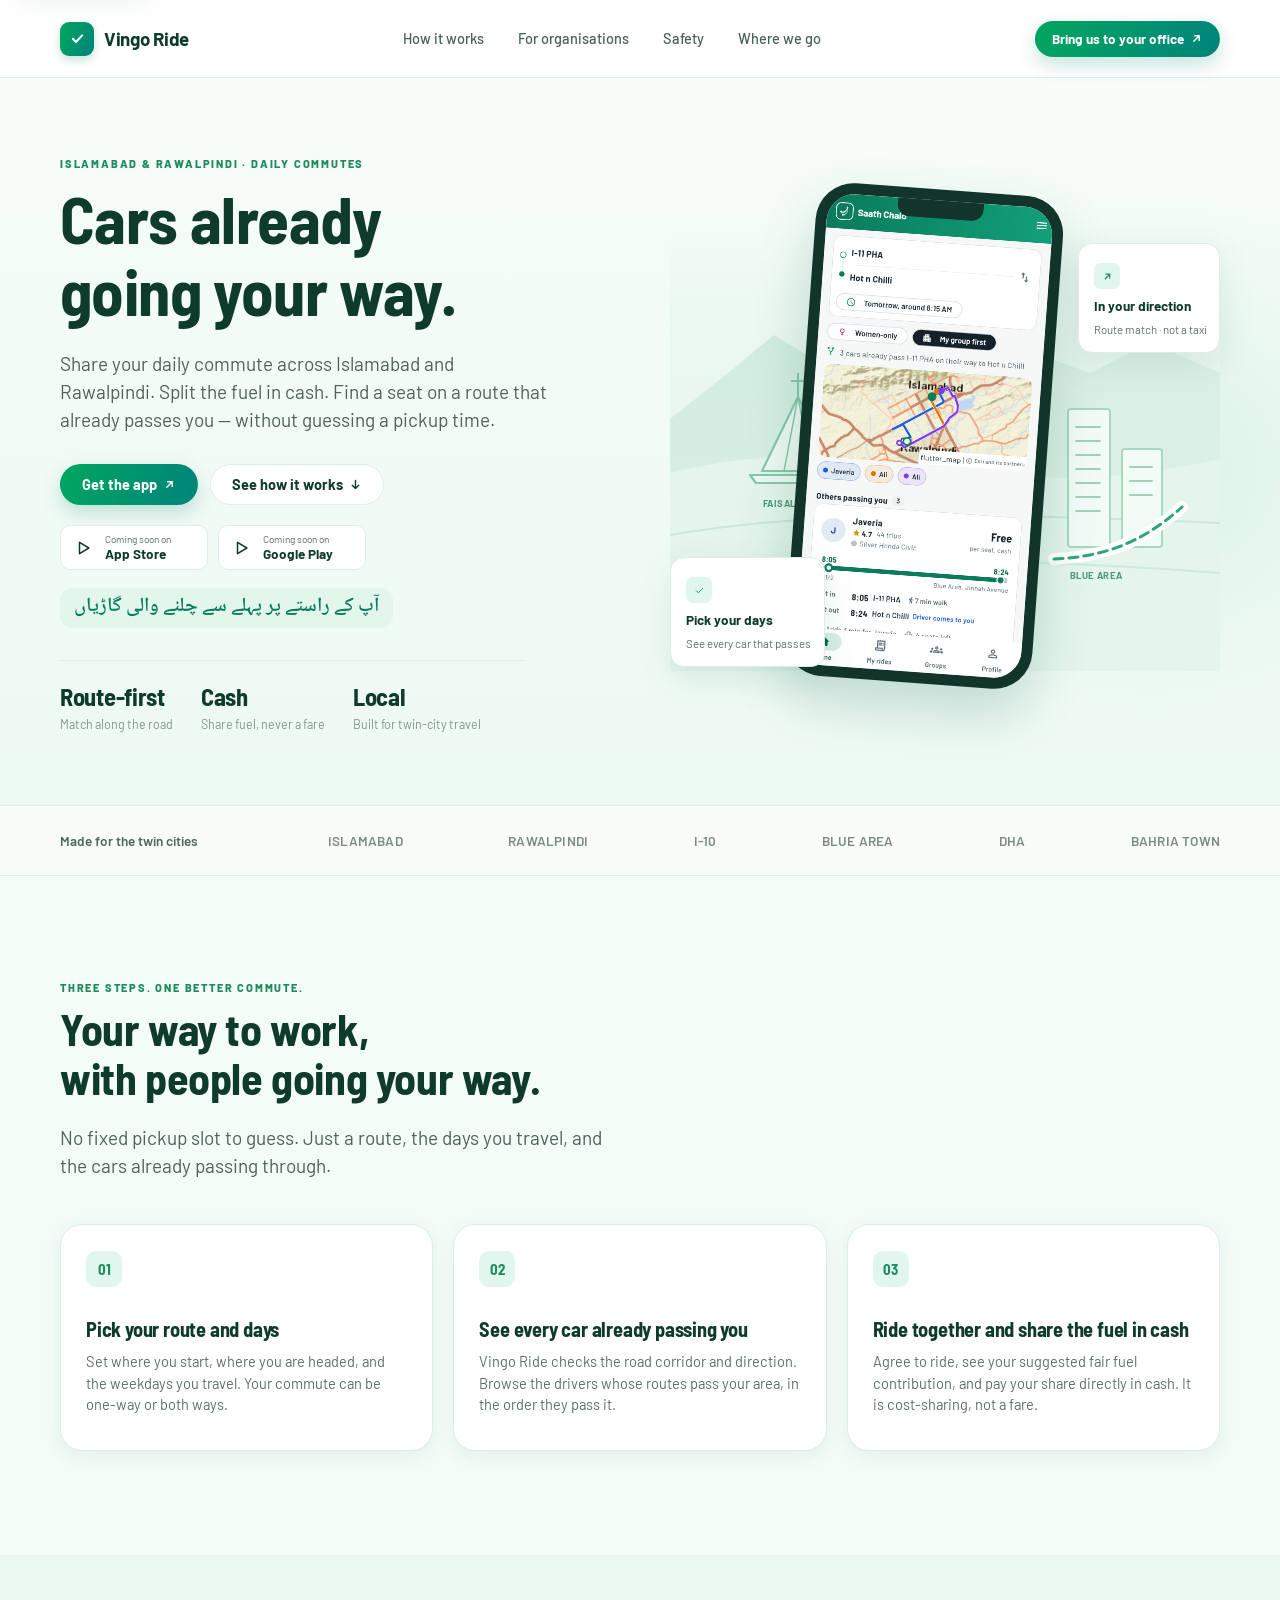
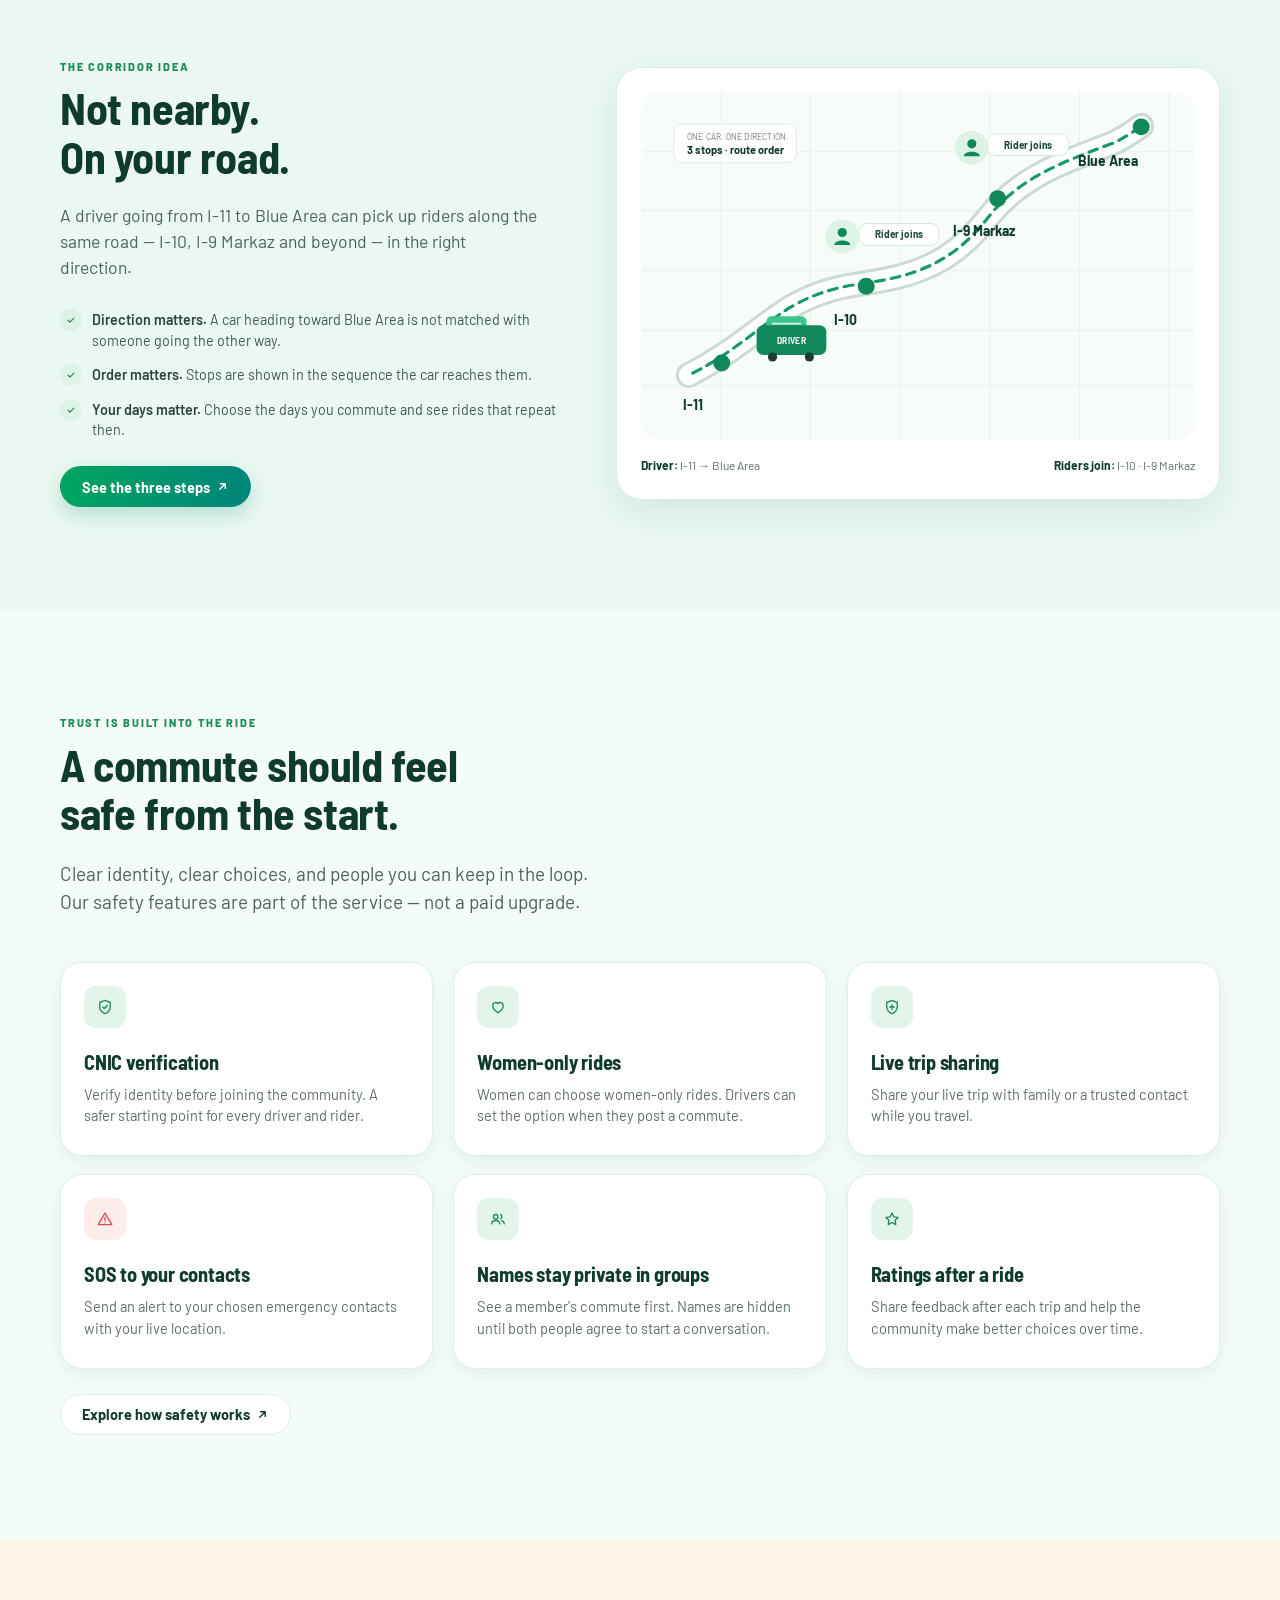
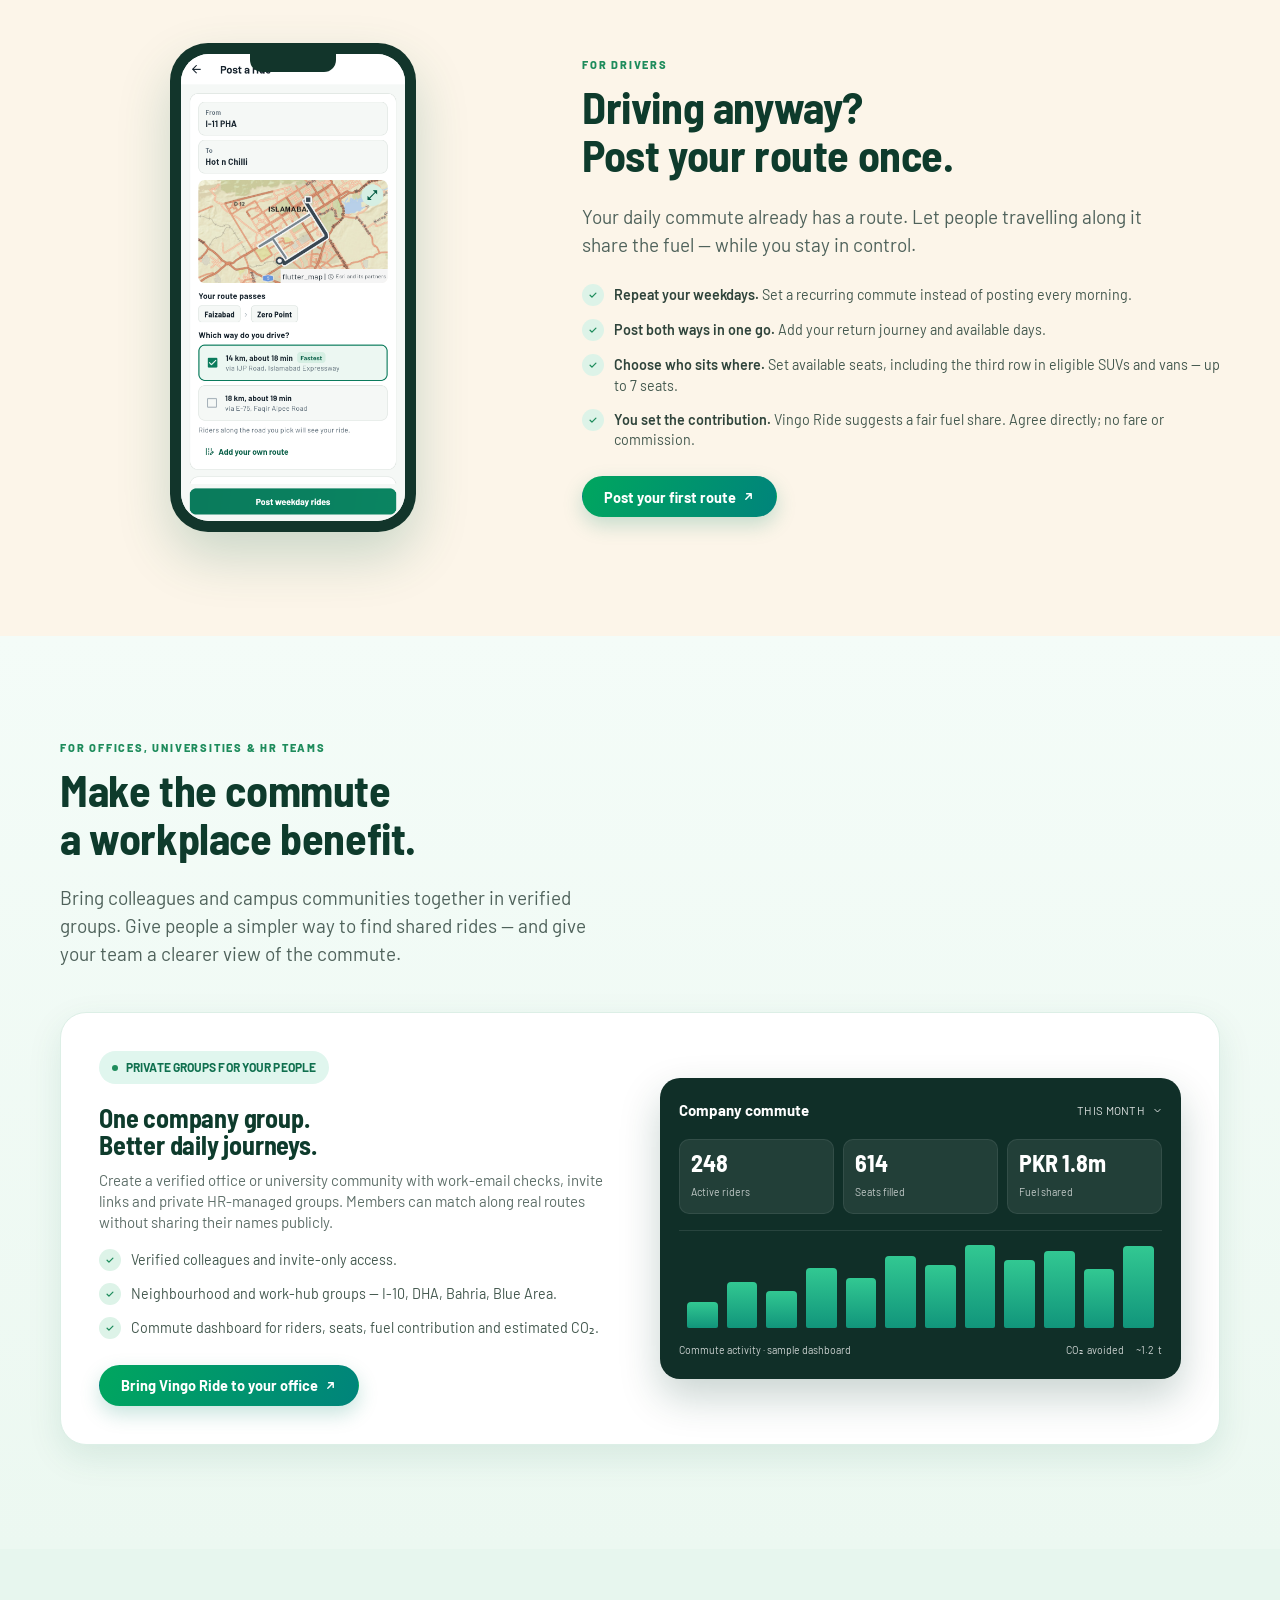
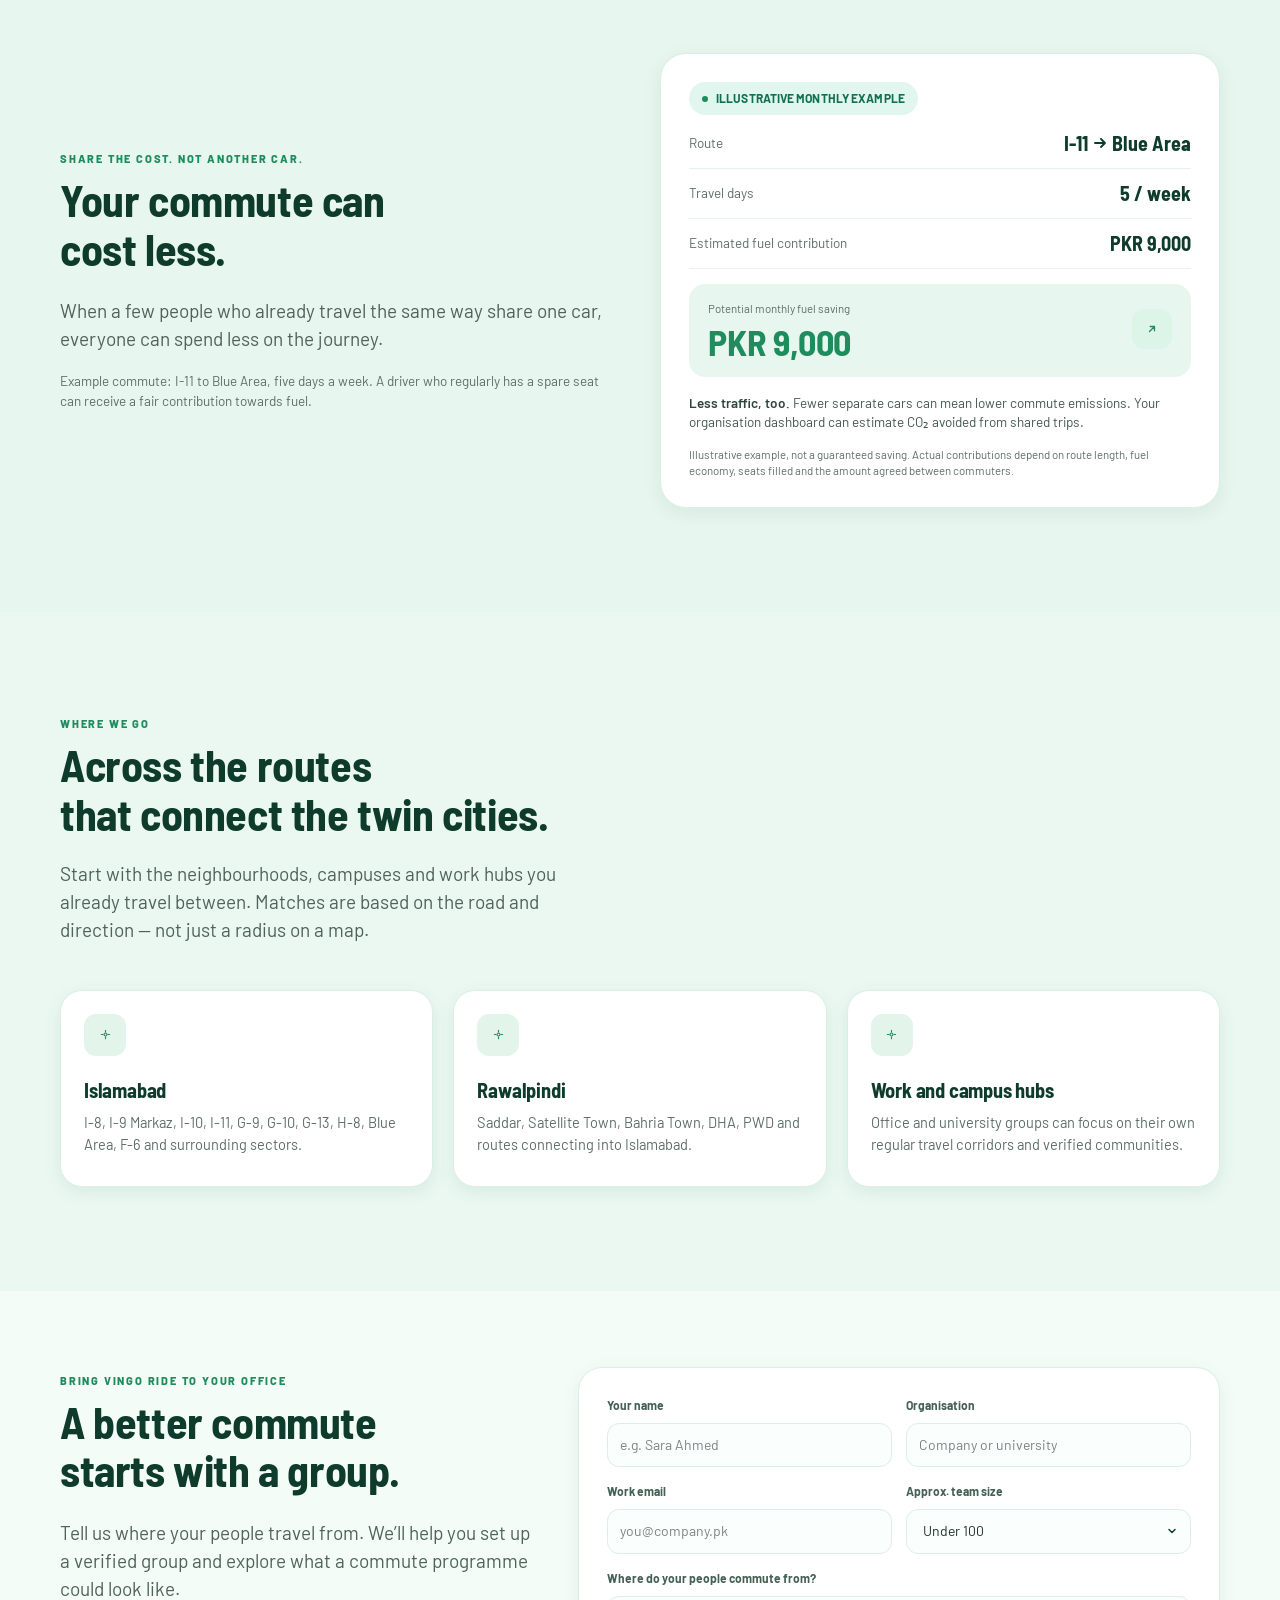
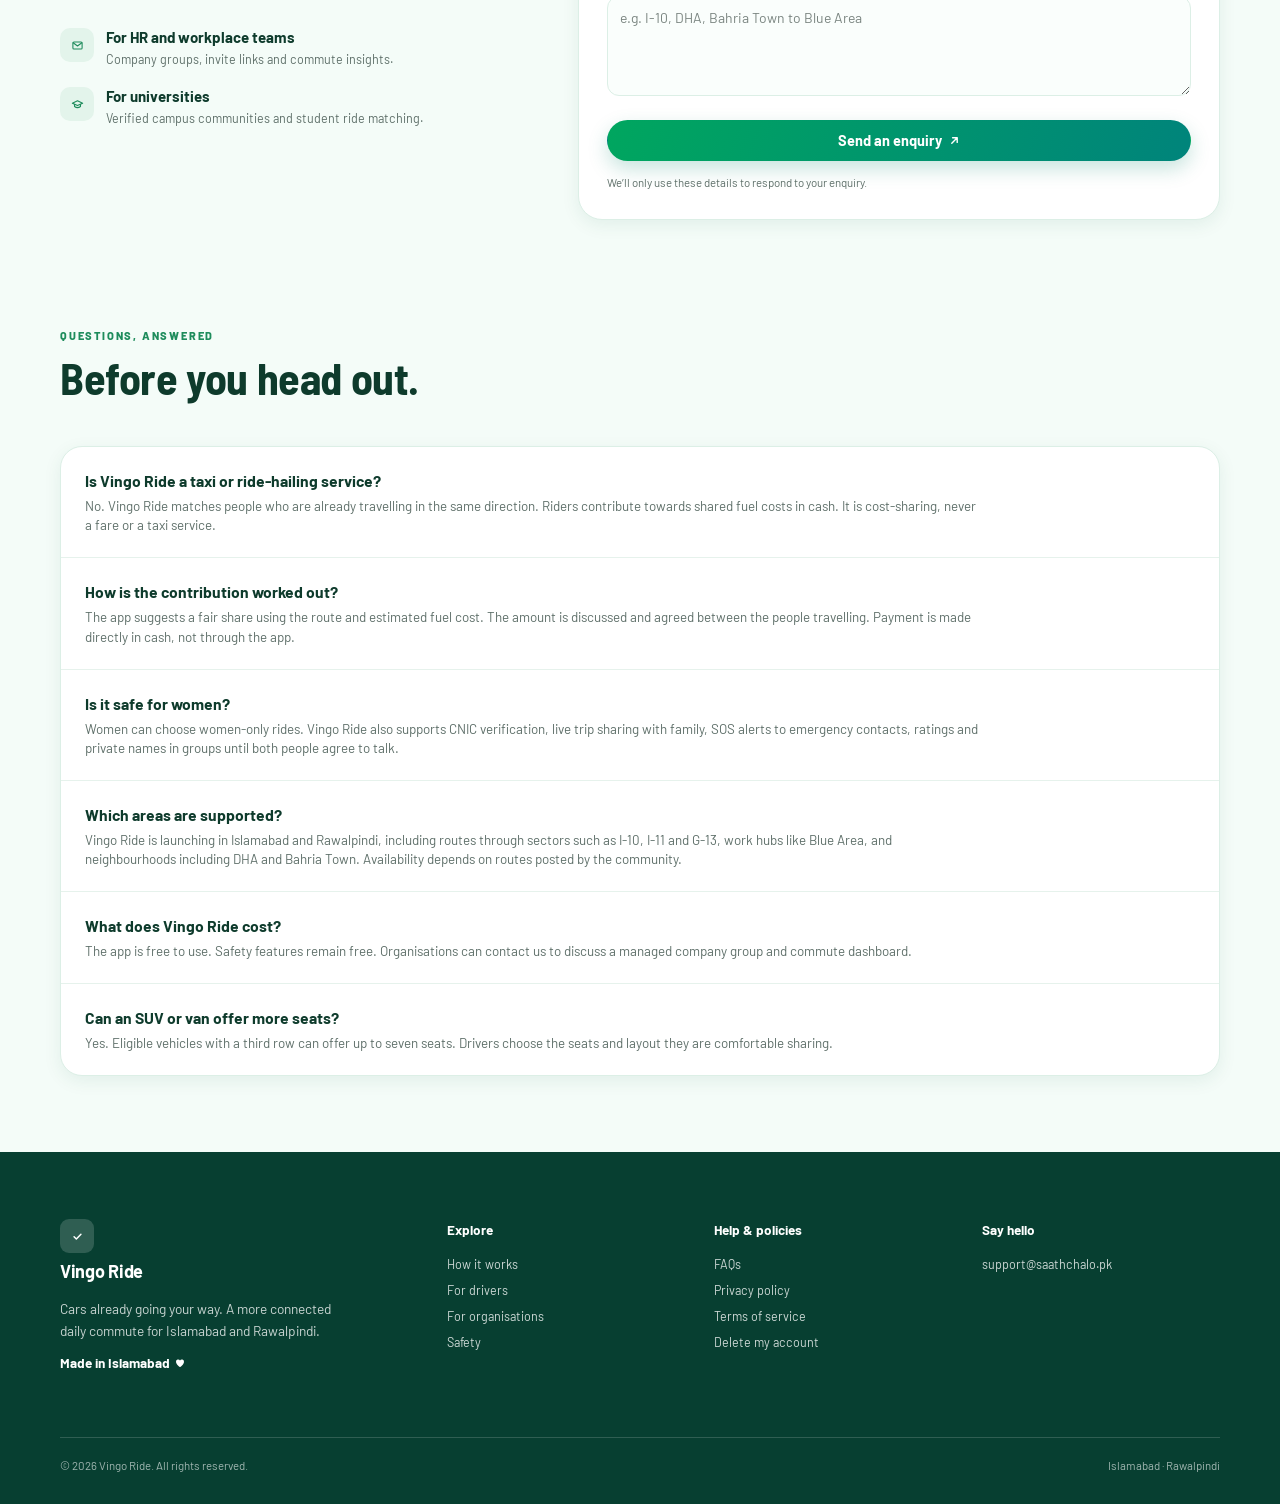
==== commit 71bda27d: "Brand name from one place (public/brand.js, tools/apply-brand.js), renamed to Vingo Ride Co-Authored" ====
--- a/public/index.html
+++ b/public/index.html
@@ -1,553 +1,554 @@
-<!doctype html>
-<html lang="en">
-<head>
-<meta charset="utf-8">
-<meta name="viewport" content="width=device-width, initial-scale=1">
-<title>Saath Chalo — Cars already going your way | Islamabad &amp; Rawalpindi carpooling</title>
-<meta name="description" content="Share your daily commute across Islamabad and Rawalpindi. Route-corridor matching, verified groups, and fuel shared in cash — never a fare.">
-<meta name="theme-color" content="#F4FCF8">
-<link rel="icon" type="image/png" href="favicon.png">
-<link rel="preconnect" href="https://fonts.googleapis.com">
-<link rel="preconnect" href="https://fonts.gstatic.com" crossorigin>
-<link href="https://fonts.googleapis.com/css2?family=Barlow:wght@400;500;600;700;800&family=Barlow+Semi+Condensed:wght@500;600;700&family=Noto+Naskh+Arabic:wght@600&display=swap" rel="stylesheet">
-<link rel="stylesheet" href="css/site.css">
-</head>
-<body>
-<a class="skip-link" href="#main">Skip to content</a>
-
-<svg hidden aria-hidden="true">
-  <symbol id="i-brand" viewBox="0 0 24 24"><path d="M4.5 12.5 9.5 17.5 19.5 7" fill="none" stroke="#fff" stroke-width="3.2" stroke-linecap="round" stroke-linejoin="round"/></symbol>
-  <symbol id="i-check" viewBox="0 0 24 24"><path d="M5 12.5 9.5 17 19 7.5" fill="none" stroke="currentColor" stroke-width="3" stroke-linecap="round" stroke-linejoin="round"/></symbol>
-  <symbol id="i-check-thin" viewBox="0 0 24 24"><path d="M5 12.5 9.5 17 19 7.5" fill="none" stroke="currentColor" stroke-width="2" stroke-linecap="round" stroke-linejoin="round"/></symbol>
-  <symbol id="i-arrow-ur" viewBox="0 0 24 24"><path d="M7 17 17 7M8.5 7H17v8.5" fill="none" stroke="currentColor" stroke-width="2.6" stroke-linecap="round" stroke-linejoin="round"/></symbol>
-  <symbol id="i-arrow-down" viewBox="0 0 24 24"><path d="M12 4.5v15M6 13.5l6 6 6-6" fill="none" stroke="currentColor" stroke-width="2.6" stroke-linecap="round" stroke-linejoin="round"/></symbol>
-  <symbol id="i-arrow-right" viewBox="0 0 24 24"><path d="M4.5 12h15M13.5 6l6 6-6 6" fill="none" stroke="currentColor" stroke-width="2.8" stroke-linecap="round" stroke-linejoin="round"/></symbol>
-  <symbol id="i-chevron" viewBox="0 0 24 24"><path d="m5 9 7 7 7-7" fill="none" stroke="currentColor" stroke-width="2.6" stroke-linecap="round" stroke-linejoin="round"/></symbol>
-  <symbol id="i-menu" viewBox="0 0 24 24"><path d="M4 7h16M4 12h16M4 17h16" fill="none" stroke="currentColor" stroke-width="2" stroke-linecap="round"/></symbol>
-  <symbol id="i-shield-check" viewBox="0 0 24 24"><g fill="none" stroke="currentColor" stroke-width="1.8" stroke-linecap="round" stroke-linejoin="round"><path d="M12 3.2 19 6v5.2c0 4.4-2.9 8-7 9.6-4.1-1.6-7-5.2-7-9.6V6l7-2.8Z"/><path d="m9 12 2.1 2.1L15.2 10"/></g></symbol>
-  <symbol id="i-heart" viewBox="0 0 24 24"><path d="M12 19.5s-7-4.3-7-9.6A3.9 3.9 0 0 1 12 7.6a3.9 3.9 0 0 1 7 2.3c0 5.3-7 9.6-7 9.6Z" fill="none" stroke="currentColor" stroke-width="1.8" stroke-linejoin="round"/></symbol>
-  <symbol id="i-shield-plus" viewBox="0 0 24 24"><g fill="none" stroke="currentColor" stroke-width="1.8" stroke-linecap="round" stroke-linejoin="round"><path d="M12 3.2 19 6v5.2c0 4.4-2.9 8-7 9.6-4.1-1.6-7-5.2-7-9.6V6l7-2.8Z"/><path d="M12 9v6M9 12h6"/></g></symbol>
-  <symbol id="i-alert" viewBox="0 0 24 24"><g fill="none" stroke="currentColor" stroke-width="1.8" stroke-linecap="round" stroke-linejoin="round"><path d="M12 4 21 19.5H3L12 4Z"/><path d="M12 10v4.2M12 17h.01"/></g></symbol>
-  <symbol id="i-users" viewBox="0 0 24 24"><g fill="none" stroke="currentColor" stroke-width="1.8" stroke-linecap="round" stroke-linejoin="round"><circle cx="9" cy="9" r="3"/><path d="M3.5 18.5c.5-2.8 2.7-4.5 5.5-4.5s5 1.7 5.5 4.5"/><path d="M15.5 6.3a3 3 0 0 1 0 5.4M17 14.3c2 .5 3.2 2 3.5 4.2"/></g></symbol>
-  <symbol id="i-star" viewBox="0 0 24 24"><path d="m12 4 2.5 5.1 5.6.8-4 3.9.9 5.6-5-2.7-5 2.7.9-5.6-4-3.9 5.6-.8L12 4Z" fill="none" stroke="currentColor" stroke-width="1.8" stroke-linejoin="round"/></symbol>
-  <symbol id="i-pin" viewBox="0 0 24 24"><g fill="none" stroke="currentColor" stroke-width="2.4" stroke-linecap="round"><circle cx="12" cy="12" r="3.2"/><path d="M12 3v3.5M12 17.5V21M3 12h3.5M17.5 12H21"/></g></symbol>
-  <symbol id="i-mail" viewBox="0 0 24 24"><g fill="none" stroke="currentColor" stroke-width="2" stroke-linecap="round" stroke-linejoin="round"><rect x="3.5" y="5.5" width="17" height="13" rx="2"/><path d="m4 7 8 6 8-6"/></g></symbol>
-  <symbol id="i-cap" viewBox="0 0 24 24"><g fill="none" stroke="currentColor" stroke-width="2" stroke-linecap="round" stroke-linejoin="round"><path d="M2.5 9.5 12 5l9.5 4.5L12 14 2.5 9.5Z"/><path d="M6.5 11.5v4.3c3.2 2.3 7.8 2.3 11 0v-4.3"/></g></symbol>
-  <symbol id="i-heart-fill" viewBox="0 0 24 24"><path d="M12 20s-8-4.8-8-10.7A4.3 4.3 0 0 1 12 7a4.3 4.3 0 0 1 8 2.3C20 15.2 12 20 12 20Z" fill="currentColor"/></symbol>
-</svg>
-
-<header class="site-header">
-  <div class="container header-row">
-    <a class="brand" href="index.html" aria-label="Saath Chalo home">
-      <span class="brand-mark"><svg aria-hidden="true"><use href="#i-brand"/></svg></span>
-      <span class="brand-name">Saath Chalo</span>
-    </a>
-    <nav class="nav-links" aria-label="Main">
-      <a href="#how" data-requires="home_how_it_works">How it works</a>
-      <a href="organisations.html">For organisations</a>
-      <a href="safety.html">Safety</a>
-      <a href="#areas" data-requires="home_areas">Where we go</a>
-    </nav>
-    <a class="btn btn-primary header-cta" href="#enquiry" data-requires="home_enquiry" data-fallback="mail">Bring us to your office <svg aria-hidden="true"><use href="#i-arrow-ur"/></svg></a>
-    <button class="menu-toggle" type="button" aria-expanded="false" aria-controls="mobile-menu" aria-label="Open menu"><svg aria-hidden="true"><use href="#i-menu"/></svg></button>
-  </div>
-  <div class="mobile-menu" id="mobile-menu" hidden>
-    <div class="container">
-      <ul>
-        <li><a href="#how" data-requires="home_how_it_works">How it works</a></li>
-        <li><a href="organisations.html">For organisations</a></li>
-        <li><a href="safety.html">Safety</a></li>
-        <li><a href="#areas" data-requires="home_areas">Where we go</a></li>
-      </ul>
-      <a class="btn btn-primary" href="#enquiry" data-requires="home_enquiry" data-fallback="mail">Bring us to your office <svg aria-hidden="true"><use href="#i-arrow-ur"/></svg></a>
-    </div>
-  </div>
-</header>
-
-<main id="main">
-
-<!-- Hero: always shown -->
-<section class="hero home-hero" aria-labelledby="hero-title">
-  <div class="container hero-grid">
-    <div class="hero-copy">
-      <p class="eyebrow">Islamabad &amp; Rawalpindi · Daily commutes</p>
-      <h1 class="h1" id="hero-title">Cars already<br>going your way.</h1>
-      <p class="lead">Share your daily commute across Islamabad and Rawalpindi. Split the fuel in cash. Find a seat on a route that already passes you — without guessing a pickup time.</p>
-      <div class="hero-ctas">
-        <a class="btn btn-primary" href="#get-app" data-get-app>Get the app <svg aria-hidden="true"><use href="#i-arrow-ur"/></svg></a>
-        <a class="btn btn-secondary" href="#how" data-requires="home_how_it_works">See how it works <svg aria-hidden="true"><use href="#i-arrow-down"/></svg></a>
-      </div>
-      <div class="store-badges" id="get-app" data-store-badges></div>
-      <p class="urdu-line" lang="ur" dir="rtl">آپ کے راستے پر پہلے سے چلنے والی گاڑیاں</p>
-      <dl class="proof">
-        <div><dt>Route-first</dt><dd>Match along the road</dd></div>
-        <div><dt>Cash</dt><dd>Share fuel, never a fare</dd></div>
-        <div><dt>Local</dt><dd>Built for twin-city travel</dd></div>
-      </dl>
-    </div>
-
-    <div class="hero-visual">
-      <div class="hero-scene" aria-hidden="true">
-        <svg viewBox="0 0 550 448" preserveAspectRatio="xMidYMid slice">
-          <defs>
-            <linearGradient id="scene-bg" x1="0" y1="0" x2="0" y2="1">
-              <stop offset="0" stop-color="#EEF9F3" stop-opacity="0"/>
-              <stop offset="0.18" stop-color="#ECF8F2"/>
-              <stop offset="1" stop-color="#E2F4EA"/>
-            </linearGradient>
-            <linearGradient id="hill-a" x1="0" y1="0" x2="0" y2="1">
-              <stop offset="0" stop-color="#CDEBDB"/>
-              <stop offset="1" stop-color="#DDF2E7"/>
-            </linearGradient>
-          </defs>
-          <rect x="0" y="0" width="550" height="448" fill="url(#scene-bg)"/>
-          <!-- Margalla hills -->
-          <path d="M0 196 L58 150 L104 112 L150 140 L196 118 L250 160 L300 200 L300 448 L0 448 Z" fill="url(#hill-a)" opacity="0.85"/>
-          <path d="M260 200 L360 128 L420 150 L480 120 L550 150 L550 448 L260 448 Z" fill="#D7EFE2" opacity="0.8"/>
-          <path d="M0 250 C120 220 220 236 320 250 C410 262 480 250 550 236 L550 448 L0 448 Z" fill="#E4F5EC"/>
-          <!-- Faisal Mosque -->
-          <g fill="none" stroke="#86C8A8" stroke-width="2.2" stroke-linejoin="round">
-            <path d="M128 174 L92 248 L164 248 Z" fill="#EEF9F3"/>
-            <path d="M128 174 L114 248 M128 174 L142 248" stroke-width="1.4"/>
-            <path d="M128 150 V176 M121 158 H135" stroke-width="2"/>
-            <path d="M80 252 H178 L172 260 H86 Z" fill="#EEF9F3"/>
-          </g>
-          <text x="93" y="284" font-family="Barlow, Arial, sans-serif" font-size="9.5" font-weight="700" letter-spacing="0.4" fill="#4E9A78">FAISAL MOSQUE</text>
-          <!-- Roads -->
-          <path d="M0 312 C150 286 320 290 550 300" fill="none" stroke="#CBE7D8" stroke-width="2"/>
-          <path d="M0 360 C170 330 360 336 550 350" fill="none" stroke="#CFE9DB" stroke-width="2"/>
-          <!-- Blue Area towers -->
-          <g stroke="#A8D8C0" stroke-width="2" fill="#F3FBF7">
-            <rect x="398" y="186" width="42" height="138" rx="3"/>
-            <rect x="452" y="226" width="40" height="98" rx="3"/>
-          </g>
-          <g stroke="#9FD3B9" stroke-width="2" stroke-linecap="round">
-            <path d="M406 204 H430 M406 218 H430 M406 232 H430 M406 246 H430 M406 260 H430 M406 274 H430 M406 288 H430"/>
-            <path d="M460 244 H482 M460 258 H482 M460 272 H482"/>
-          </g>
-          <!-- Route into Blue Area -->
-          <path d="M384 336 C430 334 470 322 512 284" fill="none" stroke="#FFFFFF" stroke-width="12" stroke-linecap="round"/>
-          <path d="M384 336 C430 334 470 322 512 284" fill="none" stroke="#2BA678" stroke-width="3" stroke-dasharray="9 6" stroke-linecap="round"/>
-          <text x="400" y="356" font-family="Barlow, Arial, sans-serif" font-size="9.5" font-weight="700" letter-spacing="0.4" fill="#4E9A78">BLUE AREA</text>
-        </svg>
-      </div>
-
-      <div class="hero-phone">
-        <div class="phone">
-          <div class="phone-screen"><img src="assets/screens/route-map.png" width="824" height="1720" alt="The Saath Chalo app's search results: three cars already pass I-11 PHA on their way to the destination, drawn as colour-coded routes on a map of Islamabad and Rawalpindi"></div>
-        </div>
-      </div>
-
-      <div class="float-card fc-direction">
-        <span class="fc-icon" aria-hidden="true"><svg><use href="#i-arrow-ur"/></svg></span>
-        <strong>In your direction</strong>
-        <span>Route match · not a taxi</span>
-      </div>
-      <div class="float-card fc-days">
-        <span class="fc-icon" aria-hidden="true"><svg><use href="#i-check-thin"/></svg></span>
-        <strong>Pick your days</strong>
-        <span>See every car that passes</span>
-      </div>
-    </div>
-  </div>
-</section>
-
-<!-- home_twin_city -->
-<section class="city-strip" id="cities" data-section="home_twin_city" aria-label="Made for the twin cities">
-  <div class="container">
-    <p class="strip-label">Made for the twin cities</p>
-    <ul>
-      <li>Islamabad</li><li>Rawalpindi</li><li>I-10</li><li>Blue Area</li><li>DHA</li><li>Bahria Town</li>
-    </ul>
-  </div>
-</section>
-
-<!-- home_how_it_works -->
-<section class="section bg-base how" id="how" data-section="home_how_it_works" aria-labelledby="how-title">
-  <div class="container">
-    <div class="section-head">
-      <p class="eyebrow">Three steps. One better commute.</p>
-      <h2 class="h2" id="how-title">Your way to work,<br>with people going your way.</h2>
-      <p class="lead">No fixed pickup slot to guess. Just a route, the days you travel, and the cars already passing through.</p>
-    </div>
-    <ol class="grid-3">
-      <li class="card step-card">
-        <span class="num-badge" aria-hidden="true">01</span>
-        <h3 class="card-title">Pick your route and days</h3>
-        <p>Set where you start, where you are headed, and the weekdays you travel. Your commute can be one-way or both ways.</p>
-      </li>
-      <li class="card step-card">
-        <span class="num-badge" aria-hidden="true">02</span>
-        <h3 class="card-title">See every car already passing you</h3>
-        <p>Saath Chalo checks the road corridor and direction. Browse the drivers whose routes pass your area, in the order they pass it.</p>
-      </li>
-      <li class="card step-card">
-        <span class="num-badge" aria-hidden="true">03</span>
-        <h3 class="card-title">Ride together and share the fuel in cash</h3>
-        <p>Agree to ride, see your suggested fair fuel contribution, and pay your share directly in cash. It is cost-sharing, not a fare.</p>
-      </li>
-    </ol>
-  </div>
-</section>
-
-<!-- home_corridor -->
-<section class="section bg-tint corridor" id="corridor" data-section="home_corridor" aria-labelledby="corridor-title">
-  <div class="container split">
-    <div>
-      <p class="eyebrow">The corridor idea</p>
-      <h2 class="h2" id="corridor-title">Not nearby.<br>On your road.</h2>
-      <p class="lead">A driver going from I-11 to Blue Area can pick up riders along the same road — I-10, I-9 Markaz and beyond — in the right direction.</p>
-      <ul class="check-list">
-        <li><span class="check-dot" aria-hidden="true"><svg><use href="#i-check"/></svg></span><span><b>Direction matters.</b> A car heading toward Blue Area is not matched with someone going the other way.</span></li>
-        <li><span class="check-dot" aria-hidden="true"><svg><use href="#i-check"/></svg></span><span><b>Order matters.</b> Stops are shown in the sequence the car reaches them.</span></li>
-        <li><span class="check-dot" aria-hidden="true"><svg><use href="#i-check"/></svg></span><span><b>Your days matter.</b> Choose the days you commute and see rides that repeat then.</span></li>
-      </ul>
-      <a class="btn btn-primary" href="#how" data-requires="home_how_it_works">See the three steps <svg aria-hidden="true"><use href="#i-arrow-ur"/></svg></a>
-    </div>
-
-    <figure class="card corridor-card">
-      <div class="corridor-map">
-        <svg viewBox="0 0 556 349" role="img" aria-labelledby="corridor-svg-title corridor-svg-desc">
-          <title id="corridor-svg-title">One road, one direction: I-11 to Blue Area</title>
-          <desc id="corridor-svg-desc">A driver's route runs from I-11 through I-10 and I-9 Markaz to Blue Area. Riders join at I-10 and I-9 Markaz, in the order the car reaches them.</desc>
-          <g stroke="#E5F2EB" stroke-width="1">
-            <path d="M80 0V349M170 0V349M260 0V349M350 0V349M440 0V349M530 0V349"/>
-            <path d="M0 60H556M0 119H556M0 179H556M0 239H556M0 295H556"/>
-          </g>
-          <path id="corridor-road" d="M48 284 C92 262 118 236 150 216 C188 194 216 194 242 189 C292 180 322 160 350 124 C380 86 424 70 472 52 C486 46 494 40 502 34" fill="none" stroke="#CADBD2" stroke-width="26" stroke-linecap="round"/>
-          <path d="M48 284 C92 262 118 236 150 216 C188 194 216 194 242 189 C292 180 322 160 350 124 C380 86 424 70 472 52 C486 46 494 40 502 34" fill="none" stroke="#FFFFFF" stroke-width="20" stroke-linecap="round"/>
-          <path d="M52 282 C92 262 118 236 150 216 C188 194 216 194 242 189 C292 180 322 160 350 124 C380 86 424 70 472 52 C486 46 494 40 502 34" fill="none" stroke="#159A68" stroke-width="3.2" stroke-dasharray="9 7" stroke-linecap="round"/>
-          <g fill="#11875C">
-            <circle cx="81" cy="272" r="8.5"/>
-            <circle cx="226" cy="195" r="8.5"/>
-            <circle cx="358" cy="107" r="8.5"/>
-            <circle cx="502" cy="35" r="8.5"/>
-          </g>
-          <!-- driver car -->
-          <g transform="translate(116 225)">
-            <rect x="10" y="0" width="40" height="15" rx="5" fill="#3CC48E"/>
-            <rect x="0" y="9" width="70" height="30" rx="7" fill="#11875C"/>
-            <path d="M16 7.5 H44" stroke="#D8F5E8" stroke-width="1.6" stroke-linecap="round"/>
-            <circle cx="16" cy="41" r="4.6" fill="#1D3B31"/>
-            <circle cx="53" cy="41" r="4.6" fill="#1D3B31"/>
-            <text x="35" y="28" text-anchor="middle" font-family="Barlow, Arial, sans-serif" font-size="8.5" font-weight="700" fill="#FFFFFF" letter-spacing="0.3">DRIVER</text>
-          </g>
-          <!-- rider 1 joins at I-10 -->
-          <g transform="translate(202 145)">
-            <circle r="17" fill="#DDF3E8"/>
-            <circle cy="-4" r="4.6" fill="#11875C"/>
-            <path d="M-8 8.5 C-8 2.5 8 2.5 8 8.5 Z" fill="#11875C"/>
-          </g>
-          <rect x="219" y="132" width="80" height="22" rx="8" fill="#FFFFFF" stroke="#D4E9DE"/>
-          <text x="259" y="147" text-anchor="middle" font-family="Barlow, Arial, sans-serif" font-size="10" font-weight="700" fill="#1F4A3B">Rider joins</text>
-          <!-- rider 2 joins at I-9 Markaz -->
-          <g transform="translate(332 56)">
-            <circle r="17" fill="#DDF3E8"/>
-            <circle cy="-4" r="4.6" fill="#11875C"/>
-            <path d="M-8 8.5 C-8 2.5 8 2.5 8 8.5 Z" fill="#11875C"/>
-          </g>
-          <rect x="348" y="42" width="81" height="22" rx="8" fill="#FFFFFF" stroke="#D4E9DE"/>
-          <text x="388" y="57" text-anchor="middle" font-family="Barlow, Arial, sans-serif" font-size="10" font-weight="700" fill="#1F4A3B">Rider joins</text>
-          <!-- labels -->
-          <g font-family="Barlow, Arial, sans-serif" font-weight="700" fill="#0E3B2C" font-size="14">
-            <text x="42" y="319">I-11</text>
-            <text x="194" y="234">I-10</text>
-            <text x="313" y="145">I-9 Markaz</text>
-            <text x="439" y="74">Blue Area</text>
-          </g>
-          <!-- one car, one direction -->
-          <rect x="33" y="32" width="123" height="39" rx="9" fill="#FFFFFF" stroke="#DCEBE3"/>
-          <text x="46" y="48" font-family="Barlow, Arial, sans-serif" font-size="8.5" fill="#6A7C74" letter-spacing="0.2">ONE CAR. ONE DIRECTION.</text>
-          <text x="46" y="62" font-family="Barlow, Arial, sans-serif" font-size="11" font-weight="700" fill="#0E3B2C">3 stops · route order</text>
-        </svg>
-      </div>
-      <figcaption class="corridor-legend">
-        <span><b>Driver:</b> I-11 → Blue Area</span>
-        <span><b>Riders join:</b> I-10 · I-9 Markaz</span>
-      </figcaption>
-    </figure>
-  </div>
-</section>
-
-<!-- home_safety -->
-<section class="section bg-base home-safety" id="safety" data-section="home_safety" aria-labelledby="safety-title">
-  <div class="container">
-    <div class="section-head">
-      <p class="eyebrow">Trust is built into the ride</p>
-      <h2 class="h2" id="safety-title">A commute should feel<br>safe from the start.</h2>
-      <p class="lead">Clear identity, clear choices, and people you can keep in the loop. Our safety features are part of the service — not a paid upgrade.</p>
-    </div>
-    <ul class="grid-3">
-      <li class="card feature-card">
-        <span class="icon-bubble" aria-hidden="true"><svg><use href="#i-shield-check"/></svg></span>
-        <h3 class="card-title">CNIC verification</h3>
-        <p>Verify identity before joining the community. A safer starting point for every driver and rider.</p>
-      </li>
-      <li class="card feature-card">
-        <span class="icon-bubble" aria-hidden="true"><svg><use href="#i-heart"/></svg></span>
-        <h3 class="card-title">Women-only rides</h3>
-        <p>Women can choose women-only rides. Drivers can set the option when they post a commute.</p>
-      </li>
-      <li class="card feature-card">
-        <span class="icon-bubble" aria-hidden="true"><svg><use href="#i-shield-plus"/></svg></span>
-        <h3 class="card-title">Live trip sharing</h3>
-        <p>Share your live trip with family or a trusted contact while you travel.</p>
-      </li>
-      <li class="card feature-card">
-        <span class="icon-bubble sos" aria-hidden="true"><svg><use href="#i-alert"/></svg></span>
-        <h3 class="card-title">SOS to your contacts</h3>
-        <p>Send an alert to your chosen emergency contacts with your live location.</p>
-      </li>
-      <li class="card feature-card">
-        <span class="icon-bubble" aria-hidden="true"><svg><use href="#i-users"/></svg></span>
-        <h3 class="card-title">Names stay private in groups</h3>
-        <p>See a member's commute first. Names are hidden until both people agree to start a conversation.</p>
-      </li>
-      <li class="card feature-card">
-        <span class="icon-bubble" aria-hidden="true"><svg><use href="#i-star"/></svg></span>
-        <h3 class="card-title">Ratings after a ride</h3>
-        <p>Share feedback after each trip and help the community make better choices over time.</p>
-      </li>
-    </ul>
-    <div class="after-grid">
-      <a class="btn btn-secondary" href="safety.html">Explore how safety works <svg aria-hidden="true"><use href="#i-arrow-ur"/></svg></a>
-    </div>
-  </div>
-</section>
-
-<!-- home_drivers -->
-<section class="section bg-cream drivers" id="drivers" data-section="home_drivers" aria-labelledby="drivers-title">
-  <div class="container split">
-    <div class="phone-wrap">
-      <div class="phone">
-        <div class="phone-screen"><img src="assets/screens/post-ride.png" width="824" height="1720" alt="The Saath Chalo app's Post a ride screen: from I-11 PHA, a map of the route, the roads it passes, a choice between two real routes, and a Post weekday rides button"></div>
-      </div>
-    </div>
-    <div>
-      <p class="eyebrow">For drivers</p>
-      <h2 class="h2" id="drivers-title">Driving anyway?<br>Post your route once.</h2>
-      <p class="lead">Your daily commute already has a route. Let people travelling along it share the fuel — while you stay in control.</p>
-      <ul class="check-list">
-        <li><span class="check-dot" aria-hidden="true"><svg><use href="#i-check"/></svg></span><span><b>Repeat your weekdays.</b> Set a recurring commute instead of posting every morning.</span></li>
-        <li><span class="check-dot" aria-hidden="true"><svg><use href="#i-check"/></svg></span><span><b>Post both ways in one go.</b> Add your return journey and available days.</span></li>
-        <li><span class="check-dot" aria-hidden="true"><svg><use href="#i-check"/></svg></span><span><b>Choose who sits where.</b> Set available seats, including the third row in eligible SUVs and vans — up to 7 seats.</span></li>
-        <li><span class="check-dot" aria-hidden="true"><svg><use href="#i-check"/></svg></span><span><b>You set the contribution.</b> Saath Chalo suggests a fair fuel share. Agree directly; no fare or commission.</span></li>
-      </ul>
-      <a class="btn btn-primary" href="#get-app" data-get-app>Post your first route <svg aria-hidden="true"><use href="#i-arrow-ur"/></svg></a>
-    </div>
-  </div>
-</section>
-
-<!-- home_organisations -->
-<section class="section bg-org org-teaser" id="organisations" data-section="home_organisations" aria-labelledby="org-title">
-  <div class="container">
-    <div class="section-head">
-      <p class="eyebrow">For offices, universities &amp; HR teams</p>
-      <h2 class="h2" id="org-title">Make the commute<br>a workplace benefit.</h2>
-      <p class="lead">Bring colleagues and campus communities together in verified groups. Give people a simpler way to find shared rides — and give your team a clearer view of the commute.</p>
-    </div>
-    <div class="card org-panel">
-      <div>
-        <p class="tag-pill">Private groups for your people</p>
-        <h3 class="h3">One company group.<br>Better daily journeys.</h3>
-        <p class="body-copy">Create a verified office or university community with work-email checks, invite links and private HR-managed groups. Members can match along real routes without sharing their names publicly.</p>
-        <ul class="check-list">
-          <li><span class="check-dot" aria-hidden="true"><svg><use href="#i-check"/></svg></span><span>Verified colleagues and invite-only access.</span></li>
-          <li><span class="check-dot" aria-hidden="true"><svg><use href="#i-check"/></svg></span><span>Neighbourhood and work-hub groups — I-10, DHA, Bahria, Blue Area.</span></li>
-          <li><span class="check-dot" aria-hidden="true"><svg><use href="#i-check"/></svg></span><span>Commute dashboard for riders, seats, fuel contribution and estimated CO₂.</span></li>
-        </ul>
-        <a class="btn btn-primary" href="organisations.html">Bring Saath Chalo to your office <svg aria-hidden="true"><use href="#i-arrow-ur"/></svg></a>
-      </div>
-      <figure class="dashboard" aria-label="Sample employer dashboard with illustrative figures: 248 active riders, 614 seats filled, PKR 1.8 million fuel shared, about 1.2 tonnes of CO₂ avoided this month">
-        <div class="dash-head"><strong>Company commute</strong><span>This month <svg aria-hidden="true"><use href="#i-chevron"/></svg></span></div>
-        <div class="dash-kpis" aria-hidden="true">
-          <div class="dash-kpi"><span class="kpi">248</span><small>Active riders</small></div>
-          <div class="dash-kpi"><span class="kpi">614</span><small>Seats filled</small></div>
-          <div class="dash-kpi"><span class="kpi">PKR 1.8m</span><small>Fuel shared</small></div>
-        </div>
-        <div class="dash-chart" aria-hidden="true">
-          <i style="height:32%"></i><i style="height:56%"></i><i style="height:45%"></i><i style="height:72%"></i><i style="height:61%"></i><i style="height:87%"></i><i style="height:76%"></i><i style="height:100%"></i><i style="height:82%"></i><i style="height:93%"></i><i style="height:71%"></i><i style="height:99%"></i>
-        </div>
-        <figcaption class="dash-foot"><span>Commute activity · sample dashboard</span><span>CO₂ avoided &nbsp; ~1.2 t</span></figcaption>
-      </figure>
-    </div>
-  </div>
-</section>
-
-<!-- home_savings -->
-<section class="section bg-tint-deep savings" id="savings" data-section="home_savings" aria-labelledby="savings-title">
-  <div class="container split">
-    <div>
-      <p class="eyebrow">Share the cost. Not another car.</p>
-      <h2 class="h2" id="savings-title">Your commute can<br>cost less.</h2>
-      <p class="lead">When a few people who already travel the same way share one car, everyone can spend less on the journey.</p>
-      <p class="small-note">Example commute: I-11 to Blue Area, five days a week. A driver who regularly has a spare seat can receive a fair contribution towards fuel.</p>
-    </div>
-    <div class="card calc-card">
-      <p class="tag-pill">Illustrative monthly example</p>
-      <dl class="calc-rows">
-        <div class="calc-row"><dt>Route</dt><dd>I-11 <svg aria-hidden="true"><use href="#i-arrow-right"/></svg><span class="sr-only">to</span> Blue Area</dd></div>
-        <div class="calc-row"><dt>Travel days</dt><dd>5 / week</dd></div>
-        <div class="calc-row"><dt>Estimated fuel contribution</dt><dd>PKR 9,000</dd></div>
-      </dl>
-      <div class="calc-result">
-        <div><small>Potential monthly fuel saving</small><span class="kpi">PKR 9,000</span></div>
-        <span class="icon-bubble" aria-hidden="true"><svg><use href="#i-arrow-ur"/></svg></span>
-      </div>
-      <p class="calc-env"><b>Less traffic, too.</b> Fewer separate cars can mean lower commute emissions. Your organisation dashboard can estimate CO₂ avoided from shared trips.</p>
-      <p class="small-note">Illustrative example, not a guaranteed saving. Actual contributions depend on route length, fuel economy, seats filled and the amount agreed between commuters.</p>
-    </div>
-  </div>
-</section>
-
-<!-- home_reviews: off by default (sample copy, not verified testimonials) -->
-<section class="section bg-base stories" id="stories" data-section="home_reviews" aria-labelledby="stories-title" hidden>
-  <div class="container">
-    <div class="section-head">
-      <p class="eyebrow">A better way to get there</p>
-      <h2 class="h2" id="stories-title">Built around real<br>twin-city routines.</h2>
-      <p class="lead">These sample stories show the kind of everyday commute Saath Chalo is designed to support.</p>
-    </div>
-    <div class="grid-3">
-      <figure class="card story-card">
-        <span class="q-mark" aria-hidden="true">“</span>
-        <blockquote>I leave I-10 at the same time most weekdays. Finding someone already heading towards Blue Area makes much more sense than arranging a special pickup.</blockquote>
-        <figcaption><span class="avatar" aria-hidden="true">AS</span><span><strong>Amina Shah</strong><span>Office commuter · I-10</span></span></figcaption>
-      </figure>
-      <figure class="card story-card">
-        <span class="q-mark" aria-hidden="true">“</span>
-        <blockquote>My route is the same every morning. I can post it once, add my return days, and decide how many seats I am comfortable offering.</blockquote>
-        <figcaption><span class="avatar" aria-hidden="true">FM</span><span><strong>Farhan Malik</strong><span>Driver · Bahria Town</span></span></figcaption>
-      </figure>
-      <figure class="card story-card">
-        <span class="q-mark" aria-hidden="true">“</span>
-        <blockquote>A verified group for our campus would make it easier to find students travelling along the same corridor, especially for regular classes.</blockquote>
-        <figcaption><span class="avatar" aria-hidden="true">HA</span><span><strong>Hira Ahmed</strong><span>University commuter · H-8</span></span></figcaption>
-      </figure>
-    </div>
-    <p class="small-note">Illustrative launch copy, not verified testimonials. Replace with approved quotes from real pilot users before publishing.</p>
-  </div>
-</section>
-
-<!-- home_areas -->
-<section class="section bg-tint areas" id="areas" data-section="home_areas" aria-labelledby="areas-title">
-  <div class="container">
-    <div class="section-head">
-      <p class="eyebrow">Where we go</p>
-      <h2 class="h2" id="areas-title">Across the routes<br>that connect the twin cities.</h2>
-      <p class="lead">Start with the neighbourhoods, campuses and work hubs you already travel between. Matches are based on the road and direction — not just a radius on a map.</p>
-    </div>
-    <ul class="grid-3">
-      <li class="card area-card">
-        <span class="icon-bubble small-icon" aria-hidden="true"><svg><use href="#i-pin"/></svg></span>
-        <h3 class="card-title">Islamabad</h3>
-        <p>I-8, I-9 Markaz, I-10, I-11, G-9, G-10, G-13, H-8, Blue Area, F-6 and surrounding sectors.</p>
-      </li>
-      <li class="card area-card">
-        <span class="icon-bubble small-icon" aria-hidden="true"><svg><use href="#i-pin"/></svg></span>
-        <h3 class="card-title">Rawalpindi</h3>
-        <p>Saddar, Satellite Town, Bahria Town, DHA, PWD and routes connecting into Islamabad.</p>
-      </li>
-      <li class="card area-card">
-        <span class="icon-bubble small-icon" aria-hidden="true"><svg><use href="#i-pin"/></svg></span>
-        <h3 class="card-title">Work and campus hubs</h3>
-        <p>Office and university groups can focus on their own regular travel corridors and verified communities.</p>
-      </li>
-    </ul>
-  </div>
-</section>
-
-<!-- home_enquiry -->
-<section class="bg-base enquiry" id="enquiry" data-section="home_enquiry" aria-labelledby="enquiry-title">
-  <div class="container split">
-    <div>
-      <p class="eyebrow">Bring Saath Chalo to your office</p>
-      <h2 class="h2" id="enquiry-title">A better commute<br>starts with a group.</h2>
-      <p class="lead">Tell us where your people travel from. We’ll help you set up a verified group and explore what a commute programme could look like.</p>
-      <ul class="support-points">
-        <li><span class="icon-bubble" aria-hidden="true"><svg><use href="#i-mail"/></svg></span><span><strong>For HR and workplace teams</strong><span>Company groups, invite links and commute insights.</span></span></li>
-        <li><span class="icon-bubble" aria-hidden="true"><svg><use href="#i-cap"/></svg></span><span><strong>For universities</strong><span>Verified campus communities and student ride matching.</span></span></li>
-      </ul>
-    </div>
-    <form class="card form-card" data-enquiry novalidate>
-      <div class="form-grid">
-        <div class="field"><label for="h-name">Your name</label><input id="h-name" name="name" type="text" autocomplete="name" placeholder="e.g. Sara Ahmed" required></div>
-        <div class="field"><label for="h-org">Organisation</label><input id="h-org" name="organisation" type="text" autocomplete="organization" placeholder="Company or university" required></div>
-        <div class="field"><label for="h-email">Work email</label><input id="h-email" name="email" type="email" autocomplete="email" placeholder="you@company.pk" required></div>
-        <div class="field"><label for="h-size">Approx. team size</label>
-          <select id="h-size" name="team_size"><option>Under 100</option><option>100–500</option><option>500–2,000</option><option>2,000+</option></select></div>
-        <div class="field full"><label for="h-from">Where do your people commute from?</label><textarea id="h-from" name="commute_from" rows="3" placeholder="e.g. I-10, DHA, Bahria Town to Blue Area"></textarea></div>
-      </div>
-      <button class="btn btn-primary btn-block" type="submit">Send an enquiry <svg aria-hidden="true"><use href="#i-arrow-ur"/></svg></button>
-      <p class="form-note">We’ll only use these details to respond to your enquiry.</p>
-      <p class="form-status" role="status" hidden></p>
-    </form>
-  </div>
-</section>
-
-<!-- home_faq -->
-<section class="bg-base faq" id="faq" data-section="home_faq" aria-labelledby="faq-title">
-  <div class="container">
-    <p class="eyebrow">Questions, answered</p>
-    <h2 class="h2" id="faq-title">Before you head out.</h2>
-    <div class="faq-list">
-      <div class="faq-item"><h3>Is Saath Chalo a taxi or ride-hailing service?</h3><p>No. Saath Chalo matches people who are already travelling in the same direction. Riders contribute towards shared fuel costs in cash. It is cost-sharing, never a fare or a taxi service.</p></div>
-      <div class="faq-item"><h3>How is the contribution worked out?</h3><p>The app suggests a fair share using the route and estimated fuel cost. The amount is discussed and agreed between the people travelling. Payment is made directly in cash, not through the app.</p></div>
-      <div class="faq-item"><h3>Is it safe for women?</h3><p>Women can choose women-only rides. Saath Chalo also supports CNIC verification, live trip sharing with family, SOS alerts to emergency contacts, ratings and private names in groups until both people agree to talk.</p></div>
-      <div class="faq-item"><h3>Which areas are supported?</h3><p>Saath Chalo is launching in Islamabad and Rawalpindi, including routes through sectors such as I-10, I-11 and G-13, work hubs like Blue Area, and neighbourhoods including DHA and Bahria Town. Availability depends on routes posted by the community.</p></div>
-      <div class="faq-item"><h3>What does Saath Chalo cost?</h3><p>The app is free to use. Safety features remain free. Organisations can contact us to discuss a managed company group and commute dashboard.</p></div>
-      <div class="faq-item"><h3>Can an SUV or van offer more seats?</h3><p>Yes. Eligible vehicles with a third row can offer up to seven seats. Drivers choose the seats and layout they are comfortable sharing.</p></div>
-    </div>
-  </div>
-</section>
-
-</main>
-
-<footer class="site-footer">
-  <div class="container">
-    <div class="footer-grid">
-      <div class="footer-brand">
-        <span class="brand-mark" aria-hidden="true"><svg><use href="#i-brand"/></svg></span>
-        <span class="brand-name">Saath Chalo</span>
-        <p>Cars already going your way. A more connected daily commute for Islamabad and Rawalpindi.</p>
-        <p class="made-in">Made in Islamabad <svg aria-hidden="true"><use href="#i-heart-fill"/></svg></p>
-      </div>
-      <nav class="footer-col" aria-labelledby="f-explore">
-        <h2 id="f-explore">Explore</h2>
-        <ul>
-          <li><a href="#how" data-requires="home_how_it_works">How it works</a></li>
-          <li><a href="#drivers" data-requires="home_drivers">For drivers</a></li>
-          <li><a href="organisations.html">For organisations</a></li>
-          <li><a href="safety.html">Safety</a></li>
-        </ul>
-      </nav>
-      <nav class="footer-col" aria-labelledby="f-help">
-        <h2 id="f-help">Help &amp; policies</h2>
-        <ul>
-          <li><a href="#faq" data-requires="home_faq">FAQs</a></li>
-          <li><a href="/privacy" data-legal="privacy">Privacy policy</a></li>
-          <li><a href="/terms" data-legal="terms">Terms of service</a></li>
-          <li><a href="/delete-account" data-legal="delete-account">Delete my account</a></li>
-        </ul>
-      </nav>
-      <div class="footer-col">
-        <h2>Say hello</h2>
-        <ul>
-          <li><a href="mailto:support@saathchalo.pk" data-support-email>support@saathchalo.pk</a></li>
-          <li hidden><a href="#" data-social="instagram" rel="noopener">Instagram <svg aria-hidden="true"><use href="#i-arrow-ur"/></svg></a></li>
-          <li hidden><a href="#" data-social="facebook" rel="noopener">Facebook <svg aria-hidden="true"><use href="#i-arrow-ur"/></svg></a></li>
-          <li hidden><a href="#" data-social="linkedin" rel="noopener">LinkedIn <svg aria-hidden="true"><use href="#i-arrow-ur"/></svg></a></li>
-        </ul>
-      </div>
-    </div>
-    <div class="footer-bottom">
-      <p>© 2026 Saath Chalo. All rights reserved.</p>
-      <p class="fb-right">Islamabad · Rawalpindi</p>
-    </div>
-  </div>
-</footer>
-
-<script src="config.js"></script>
-<script src="js/site.js"></script>
-</body>
-</html>
+<!doctype html>
+<html lang="en">
+<head>
+<meta charset="utf-8">
+<meta name="viewport" content="width=device-width, initial-scale=1">
+<title>Vingo Ride — Cars already going your way | Islamabad &amp; Rawalpindi carpooling</title>
+<meta name="description" content="Share your daily commute across Islamabad and Rawalpindi. Route-corridor matching, verified groups, and fuel shared in cash — never a fare.">
+<meta name="theme-color" content="#F4FCF8">
+<link rel="icon" type="image/png" href="favicon.png">
+<link rel="preconnect" href="https://fonts.googleapis.com">
+<link rel="preconnect" href="https://fonts.gstatic.com" crossorigin>
+<link href="https://fonts.googleapis.com/css2?family=Barlow:wght@400;500;600;700;800&family=Barlow+Semi+Condensed:wght@500;600;700&family=Noto+Naskh+Arabic:wght@600&display=swap" rel="stylesheet">
+<link rel="stylesheet" href="css/site.css">
+</head>
+<body>
+<a class="skip-link" href="#main">Skip to content</a>
+
+<svg hidden aria-hidden="true">
+  <symbol id="i-brand" viewBox="0 0 24 24"><path d="M4.5 12.5 9.5 17.5 19.5 7" fill="none" stroke="#fff" stroke-width="3.2" stroke-linecap="round" stroke-linejoin="round"/></symbol>
+  <symbol id="i-check" viewBox="0 0 24 24"><path d="M5 12.5 9.5 17 19 7.5" fill="none" stroke="currentColor" stroke-width="3" stroke-linecap="round" stroke-linejoin="round"/></symbol>
+  <symbol id="i-check-thin" viewBox="0 0 24 24"><path d="M5 12.5 9.5 17 19 7.5" fill="none" stroke="currentColor" stroke-width="2" stroke-linecap="round" stroke-linejoin="round"/></symbol>
+  <symbol id="i-arrow-ur" viewBox="0 0 24 24"><path d="M7 17 17 7M8.5 7H17v8.5" fill="none" stroke="currentColor" stroke-width="2.6" stroke-linecap="round" stroke-linejoin="round"/></symbol>
+  <symbol id="i-arrow-down" viewBox="0 0 24 24"><path d="M12 4.5v15M6 13.5l6 6 6-6" fill="none" stroke="currentColor" stroke-width="2.6" stroke-linecap="round" stroke-linejoin="round"/></symbol>
+  <symbol id="i-arrow-right" viewBox="0 0 24 24"><path d="M4.5 12h15M13.5 6l6 6-6 6" fill="none" stroke="currentColor" stroke-width="2.8" stroke-linecap="round" stroke-linejoin="round"/></symbol>
+  <symbol id="i-chevron" viewBox="0 0 24 24"><path d="m5 9 7 7 7-7" fill="none" stroke="currentColor" stroke-width="2.6" stroke-linecap="round" stroke-linejoin="round"/></symbol>
+  <symbol id="i-menu" viewBox="0 0 24 24"><path d="M4 7h16M4 12h16M4 17h16" fill="none" stroke="currentColor" stroke-width="2" stroke-linecap="round"/></symbol>
+  <symbol id="i-shield-check" viewBox="0 0 24 24"><g fill="none" stroke="currentColor" stroke-width="1.8" stroke-linecap="round" stroke-linejoin="round"><path d="M12 3.2 19 6v5.2c0 4.4-2.9 8-7 9.6-4.1-1.6-7-5.2-7-9.6V6l7-2.8Z"/><path d="m9 12 2.1 2.1L15.2 10"/></g></symbol>
+  <symbol id="i-heart" viewBox="0 0 24 24"><path d="M12 19.5s-7-4.3-7-9.6A3.9 3.9 0 0 1 12 7.6a3.9 3.9 0 0 1 7 2.3c0 5.3-7 9.6-7 9.6Z" fill="none" stroke="currentColor" stroke-width="1.8" stroke-linejoin="round"/></symbol>
+  <symbol id="i-shield-plus" viewBox="0 0 24 24"><g fill="none" stroke="currentColor" stroke-width="1.8" stroke-linecap="round" stroke-linejoin="round"><path d="M12 3.2 19 6v5.2c0 4.4-2.9 8-7 9.6-4.1-1.6-7-5.2-7-9.6V6l7-2.8Z"/><path d="M12 9v6M9 12h6"/></g></symbol>
+  <symbol id="i-alert" viewBox="0 0 24 24"><g fill="none" stroke="currentColor" stroke-width="1.8" stroke-linecap="round" stroke-linejoin="round"><path d="M12 4 21 19.5H3L12 4Z"/><path d="M12 10v4.2M12 17h.01"/></g></symbol>
+  <symbol id="i-users" viewBox="0 0 24 24"><g fill="none" stroke="currentColor" stroke-width="1.8" stroke-linecap="round" stroke-linejoin="round"><circle cx="9" cy="9" r="3"/><path d="M3.5 18.5c.5-2.8 2.7-4.5 5.5-4.5s5 1.7 5.5 4.5"/><path d="M15.5 6.3a3 3 0 0 1 0 5.4M17 14.3c2 .5 3.2 2 3.5 4.2"/></g></symbol>
+  <symbol id="i-star" viewBox="0 0 24 24"><path d="m12 4 2.5 5.1 5.6.8-4 3.9.9 5.6-5-2.7-5 2.7.9-5.6-4-3.9 5.6-.8L12 4Z" fill="none" stroke="currentColor" stroke-width="1.8" stroke-linejoin="round"/></symbol>
+  <symbol id="i-pin" viewBox="0 0 24 24"><g fill="none" stroke="currentColor" stroke-width="2.4" stroke-linecap="round"><circle cx="12" cy="12" r="3.2"/><path d="M12 3v3.5M12 17.5V21M3 12h3.5M17.5 12H21"/></g></symbol>
+  <symbol id="i-mail" viewBox="0 0 24 24"><g fill="none" stroke="currentColor" stroke-width="2" stroke-linecap="round" stroke-linejoin="round"><rect x="3.5" y="5.5" width="17" height="13" rx="2"/><path d="m4 7 8 6 8-6"/></g></symbol>
+  <symbol id="i-cap" viewBox="0 0 24 24"><g fill="none" stroke="currentColor" stroke-width="2" stroke-linecap="round" stroke-linejoin="round"><path d="M2.5 9.5 12 5l9.5 4.5L12 14 2.5 9.5Z"/><path d="M6.5 11.5v4.3c3.2 2.3 7.8 2.3 11 0v-4.3"/></g></symbol>
+  <symbol id="i-heart-fill" viewBox="0 0 24 24"><path d="M12 20s-8-4.8-8-10.7A4.3 4.3 0 0 1 12 7a4.3 4.3 0 0 1 8 2.3C20 15.2 12 20 12 20Z" fill="currentColor"/></symbol>
+</svg>
+
+<header class="site-header">
+  <div class="container header-row">
+    <a class="brand" href="index.html" aria-label="Vingo Ride home">
+      <span class="brand-mark"><svg aria-hidden="true"><use href="#i-brand"/></svg></span>
+      <span class="brand-name">Vingo Ride</span>
+    </a>
+    <nav class="nav-links" aria-label="Main">
+      <a href="#how" data-requires="home_how_it_works">How it works</a>
+      <a href="organisations.html">For organisations</a>
+      <a href="safety.html">Safety</a>
+      <a href="#areas" data-requires="home_areas">Where we go</a>
+    </nav>
+    <a class="btn btn-primary header-cta" href="#enquiry" data-requires="home_enquiry" data-fallback="mail">Bring us to your office <svg aria-hidden="true"><use href="#i-arrow-ur"/></svg></a>
+    <button class="menu-toggle" type="button" aria-expanded="false" aria-controls="mobile-menu" aria-label="Open menu"><svg aria-hidden="true"><use href="#i-menu"/></svg></button>
+  </div>
+  <div class="mobile-menu" id="mobile-menu" hidden>
+    <div class="container">
+      <ul>
+        <li><a href="#how" data-requires="home_how_it_works">How it works</a></li>
+        <li><a href="organisations.html">For organisations</a></li>
+        <li><a href="safety.html">Safety</a></li>
+        <li><a href="#areas" data-requires="home_areas">Where we go</a></li>
+      </ul>
+      <a class="btn btn-primary" href="#enquiry" data-requires="home_enquiry" data-fallback="mail">Bring us to your office <svg aria-hidden="true"><use href="#i-arrow-ur"/></svg></a>
+    </div>
+  </div>
+</header>
+
+<main id="main">
+
+<!-- Hero: always shown -->
+<section class="hero home-hero" aria-labelledby="hero-title">
+  <div class="container hero-grid">
+    <div class="hero-copy">
+      <p class="eyebrow">Islamabad &amp; Rawalpindi · Daily commutes</p>
+      <h1 class="h1" id="hero-title">Cars already<br>going your way.</h1>
+      <p class="lead">Share your daily commute across Islamabad and Rawalpindi. Split the fuel in cash. Find a seat on a route that already passes you — without guessing a pickup time.</p>
+      <div class="hero-ctas">
+        <a class="btn btn-primary" href="#get-app" data-get-app>Get the app <svg aria-hidden="true"><use href="#i-arrow-ur"/></svg></a>
+        <a class="btn btn-secondary" href="#how" data-requires="home_how_it_works">See how it works <svg aria-hidden="true"><use href="#i-arrow-down"/></svg></a>
+      </div>
+      <div class="store-badges" id="get-app" data-store-badges></div>
+      <p class="urdu-line" lang="ur" dir="rtl">آپ کے راستے پر پہلے سے چلنے والی گاڑیاں</p>
+      <dl class="proof">
+        <div><dt>Route-first</dt><dd>Match along the road</dd></div>
+        <div><dt>Cash</dt><dd>Share fuel, never a fare</dd></div>
+        <div><dt>Local</dt><dd>Built for twin-city travel</dd></div>
+      </dl>
+    </div>
+
+    <div class="hero-visual">
+      <div class="hero-scene" aria-hidden="true">
+        <svg viewBox="0 0 550 448" preserveAspectRatio="xMidYMid slice">
+          <defs>
+            <linearGradient id="scene-bg" x1="0" y1="0" x2="0" y2="1">
+              <stop offset="0" stop-color="#EEF9F3" stop-opacity="0"/>
+              <stop offset="0.18" stop-color="#ECF8F2"/>
+              <stop offset="1" stop-color="#E2F4EA"/>
+            </linearGradient>
+            <linearGradient id="hill-a" x1="0" y1="0" x2="0" y2="1">
+              <stop offset="0" stop-color="#CDEBDB"/>
+              <stop offset="1" stop-color="#DDF2E7"/>
+            </linearGradient>
+          </defs>
+          <rect x="0" y="0" width="550" height="448" fill="url(#scene-bg)"/>
+          <!-- Margalla hills -->
+          <path d="M0 196 L58 150 L104 112 L150 140 L196 118 L250 160 L300 200 L300 448 L0 448 Z" fill="url(#hill-a)" opacity="0.85"/>
+          <path d="M260 200 L360 128 L420 150 L480 120 L550 150 L550 448 L260 448 Z" fill="#D7EFE2" opacity="0.8"/>
+          <path d="M0 250 C120 220 220 236 320 250 C410 262 480 250 550 236 L550 448 L0 448 Z" fill="#E4F5EC"/>
+          <!-- Faisal Mosque -->
+          <g fill="none" stroke="#86C8A8" stroke-width="2.2" stroke-linejoin="round">
+            <path d="M128 174 L92 248 L164 248 Z" fill="#EEF9F3"/>
+            <path d="M128 174 L114 248 M128 174 L142 248" stroke-width="1.4"/>
+            <path d="M128 150 V176 M121 158 H135" stroke-width="2"/>
+            <path d="M80 252 H178 L172 260 H86 Z" fill="#EEF9F3"/>
+          </g>
+          <text x="93" y="284" font-family="Barlow, Arial, sans-serif" font-size="9.5" font-weight="700" letter-spacing="0.4" fill="#4E9A78">FAISAL MOSQUE</text>
+          <!-- Roads -->
+          <path d="M0 312 C150 286 320 290 550 300" fill="none" stroke="#CBE7D8" stroke-width="2"/>
+          <path d="M0 360 C170 330 360 336 550 350" fill="none" stroke="#CFE9DB" stroke-width="2"/>
+          <!-- Blue Area towers -->
+          <g stroke="#A8D8C0" stroke-width="2" fill="#F3FBF7">
+            <rect x="398" y="186" width="42" height="138" rx="3"/>
+            <rect x="452" y="226" width="40" height="98" rx="3"/>
+          </g>
+          <g stroke="#9FD3B9" stroke-width="2" stroke-linecap="round">
+            <path d="M406 204 H430 M406 218 H430 M406 232 H430 M406 246 H430 M406 260 H430 M406 274 H430 M406 288 H430"/>
+            <path d="M460 244 H482 M460 258 H482 M460 272 H482"/>
+          </g>
+          <!-- Route into Blue Area -->
+          <path d="M384 336 C430 334 470 322 512 284" fill="none" stroke="#FFFFFF" stroke-width="12" stroke-linecap="round"/>
+          <path d="M384 336 C430 334 470 322 512 284" fill="none" stroke="#2BA678" stroke-width="3" stroke-dasharray="9 6" stroke-linecap="round"/>
+          <text x="400" y="356" font-family="Barlow, Arial, sans-serif" font-size="9.5" font-weight="700" letter-spacing="0.4" fill="#4E9A78">BLUE AREA</text>
+        </svg>
+      </div>
+
+      <div class="hero-phone">
+        <div class="phone">
+          <div class="phone-screen"><img src="assets/screens/route-map.png" width="824" height="1720" alt="The Vingo Ride app's search results: three cars already pass I-11 PHA on their way to the destination, drawn as colour-coded routes on a map of Islamabad and Rawalpindi"></div>
+        </div>
+      </div>
+
+      <div class="float-card fc-direction">
+        <span class="fc-icon" aria-hidden="true"><svg><use href="#i-arrow-ur"/></svg></span>
+        <strong>In your direction</strong>
+        <span>Route match · not a taxi</span>
+      </div>
+      <div class="float-card fc-days">
+        <span class="fc-icon" aria-hidden="true"><svg><use href="#i-check-thin"/></svg></span>
+        <strong>Pick your days</strong>
+        <span>See every car that passes</span>
+      </div>
+    </div>
+  </div>
+</section>
+
+<!-- home_twin_city -->
+<section class="city-strip" id="cities" data-section="home_twin_city" aria-label="Made for the twin cities">
+  <div class="container">
+    <p class="strip-label">Made for the twin cities</p>
+    <ul>
+      <li>Islamabad</li><li>Rawalpindi</li><li>I-10</li><li>Blue Area</li><li>DHA</li><li>Bahria Town</li>
+    </ul>
+  </div>
+</section>
+
+<!-- home_how_it_works -->
+<section class="section bg-base how" id="how" data-section="home_how_it_works" aria-labelledby="how-title">
+  <div class="container">
+    <div class="section-head">
+      <p class="eyebrow">Three steps. One better commute.</p>
+      <h2 class="h2" id="how-title">Your way to work,<br>with people going your way.</h2>
+      <p class="lead">No fixed pickup slot to guess. Just a route, the days you travel, and the cars already passing through.</p>
+    </div>
+    <ol class="grid-3">
+      <li class="card step-card">
+        <span class="num-badge" aria-hidden="true">01</span>
+        <h3 class="card-title">Pick your route and days</h3>
+        <p>Set where you start, where you are headed, and the weekdays you travel. Your commute can be one-way or both ways.</p>
+      </li>
+      <li class="card step-card">
+        <span class="num-badge" aria-hidden="true">02</span>
+        <h3 class="card-title">See every car already passing you</h3>
+        <p>Vingo Ride checks the road corridor and direction. Browse the drivers whose routes pass your area, in the order they pass it.</p>
+      </li>
+      <li class="card step-card">
+        <span class="num-badge" aria-hidden="true">03</span>
+        <h3 class="card-title">Ride together and share the fuel in cash</h3>
+        <p>Agree to ride, see your suggested fair fuel contribution, and pay your share directly in cash. It is cost-sharing, not a fare.</p>
+      </li>
+    </ol>
+  </div>
+</section>
+
+<!-- home_corridor -->
+<section class="section bg-tint corridor" id="corridor" data-section="home_corridor" aria-labelledby="corridor-title">
+  <div class="container split">
+    <div>
+      <p class="eyebrow">The corridor idea</p>
+      <h2 class="h2" id="corridor-title">Not nearby.<br>On your road.</h2>
+      <p class="lead">A driver going from I-11 to Blue Area can pick up riders along the same road — I-10, I-9 Markaz and beyond — in the right direction.</p>
+      <ul class="check-list">
+        <li><span class="check-dot" aria-hidden="true"><svg><use href="#i-check"/></svg></span><span><b>Direction matters.</b> A car heading toward Blue Area is not matched with someone going the other way.</span></li>
+        <li><span class="check-dot" aria-hidden="true"><svg><use href="#i-check"/></svg></span><span><b>Order matters.</b> Stops are shown in the sequence the car reaches them.</span></li>
+        <li><span class="check-dot" aria-hidden="true"><svg><use href="#i-check"/></svg></span><span><b>Your days matter.</b> Choose the days you commute and see rides that repeat then.</span></li>
+      </ul>
+      <a class="btn btn-primary" href="#how" data-requires="home_how_it_works">See the three steps <svg aria-hidden="true"><use href="#i-arrow-ur"/></svg></a>
+    </div>
+
+    <figure class="card corridor-card">
+      <div class="corridor-map">
+        <svg viewBox="0 0 556 349" role="img" aria-labelledby="corridor-svg-title corridor-svg-desc">
+          <title id="corridor-svg-title">One road, one direction: I-11 to Blue Area</title>
+          <desc id="corridor-svg-desc">A driver's route runs from I-11 through I-10 and I-9 Markaz to Blue Area. Riders join at I-10 and I-9 Markaz, in the order the car reaches them.</desc>
+          <g stroke="#E5F2EB" stroke-width="1">
+            <path d="M80 0V349M170 0V349M260 0V349M350 0V349M440 0V349M530 0V349"/>
+            <path d="M0 60H556M0 119H556M0 179H556M0 239H556M0 295H556"/>
+          </g>
+          <path id="corridor-road" d="M48 284 C92 262 118 236 150 216 C188 194 216 194 242 189 C292 180 322 160 350 124 C380 86 424 70 472 52 C486 46 494 40 502 34" fill="none" stroke="#CADBD2" stroke-width="26" stroke-linecap="round"/>
+          <path d="M48 284 C92 262 118 236 150 216 C188 194 216 194 242 189 C292 180 322 160 350 124 C380 86 424 70 472 52 C486 46 494 40 502 34" fill="none" stroke="#FFFFFF" stroke-width="20" stroke-linecap="round"/>
+          <path d="M52 282 C92 262 118 236 150 216 C188 194 216 194 242 189 C292 180 322 160 350 124 C380 86 424 70 472 52 C486 46 494 40 502 34" fill="none" stroke="#159A68" stroke-width="3.2" stroke-dasharray="9 7" stroke-linecap="round"/>
+          <g fill="#11875C">
+            <circle cx="81" cy="272" r="8.5"/>
+            <circle cx="226" cy="195" r="8.5"/>
+            <circle cx="358" cy="107" r="8.5"/>
+            <circle cx="502" cy="35" r="8.5"/>
+          </g>
+          <!-- driver car -->
+          <g transform="translate(116 225)">
+            <rect x="10" y="0" width="40" height="15" rx="5" fill="#3CC48E"/>
+            <rect x="0" y="9" width="70" height="30" rx="7" fill="#11875C"/>
+            <path d="M16 7.5 H44" stroke="#D8F5E8" stroke-width="1.6" stroke-linecap="round"/>
+            <circle cx="16" cy="41" r="4.6" fill="#1D3B31"/>
+            <circle cx="53" cy="41" r="4.6" fill="#1D3B31"/>
+            <text x="35" y="28" text-anchor="middle" font-family="Barlow, Arial, sans-serif" font-size="8.5" font-weight="700" fill="#FFFFFF" letter-spacing="0.3">DRIVER</text>
+          </g>
+          <!-- rider 1 joins at I-10 -->
+          <g transform="translate(202 145)">
+            <circle r="17" fill="#DDF3E8"/>
+            <circle cy="-4" r="4.6" fill="#11875C"/>
+            <path d="M-8 8.5 C-8 2.5 8 2.5 8 8.5 Z" fill="#11875C"/>
+          </g>
+          <rect x="219" y="132" width="80" height="22" rx="8" fill="#FFFFFF" stroke="#D4E9DE"/>
+          <text x="259" y="147" text-anchor="middle" font-family="Barlow, Arial, sans-serif" font-size="10" font-weight="700" fill="#1F4A3B">Rider joins</text>
+          <!-- rider 2 joins at I-9 Markaz -->
+          <g transform="translate(332 56)">
+            <circle r="17" fill="#DDF3E8"/>
+            <circle cy="-4" r="4.6" fill="#11875C"/>
+            <path d="M-8 8.5 C-8 2.5 8 2.5 8 8.5 Z" fill="#11875C"/>
+          </g>
+          <rect x="348" y="42" width="81" height="22" rx="8" fill="#FFFFFF" stroke="#D4E9DE"/>
+          <text x="388" y="57" text-anchor="middle" font-family="Barlow, Arial, sans-serif" font-size="10" font-weight="700" fill="#1F4A3B">Rider joins</text>
+          <!-- labels -->
+          <g font-family="Barlow, Arial, sans-serif" font-weight="700" fill="#0E3B2C" font-size="14">
+            <text x="42" y="319">I-11</text>
+            <text x="194" y="234">I-10</text>
+            <text x="313" y="145">I-9 Markaz</text>
+            <text x="439" y="74">Blue Area</text>
+          </g>
+          <!-- one car, one direction -->
+          <rect x="33" y="32" width="123" height="39" rx="9" fill="#FFFFFF" stroke="#DCEBE3"/>
+          <text x="46" y="48" font-family="Barlow, Arial, sans-serif" font-size="8.5" fill="#6A7C74" letter-spacing="0.2">ONE CAR. ONE DIRECTION.</text>
+          <text x="46" y="62" font-family="Barlow, Arial, sans-serif" font-size="11" font-weight="700" fill="#0E3B2C">3 stops · route order</text>
+        </svg>
+      </div>
+      <figcaption class="corridor-legend">
+        <span><b>Driver:</b> I-11 → Blue Area</span>
+        <span><b>Riders join:</b> I-10 · I-9 Markaz</span>
+      </figcaption>
+    </figure>
+  </div>
+</section>
+
+<!-- home_safety -->
+<section class="section bg-base home-safety" id="safety" data-section="home_safety" aria-labelledby="safety-title">
+  <div class="container">
+    <div class="section-head">
+      <p class="eyebrow">Trust is built into the ride</p>
+      <h2 class="h2" id="safety-title">A commute should feel<br>safe from the start.</h2>
+      <p class="lead">Clear identity, clear choices, and people you can keep in the loop. Our safety features are part of the service — not a paid upgrade.</p>
+    </div>
+    <ul class="grid-3">
+      <li class="card feature-card">
+        <span class="icon-bubble" aria-hidden="true"><svg><use href="#i-shield-check"/></svg></span>
+        <h3 class="card-title">CNIC verification</h3>
+        <p>Verify identity before joining the community. A safer starting point for every driver and rider.</p>
+      </li>
+      <li class="card feature-card">
+        <span class="icon-bubble" aria-hidden="true"><svg><use href="#i-heart"/></svg></span>
+        <h3 class="card-title">Women-only rides</h3>
+        <p>Women can choose women-only rides. Drivers can set the option when they post a commute.</p>
+      </li>
+      <li class="card feature-card">
+        <span class="icon-bubble" aria-hidden="true"><svg><use href="#i-shield-plus"/></svg></span>
+        <h3 class="card-title">Live trip sharing</h3>
+        <p>Share your live trip with family or a trusted contact while you travel.</p>
+      </li>
+      <li class="card feature-card">
+        <span class="icon-bubble sos" aria-hidden="true"><svg><use href="#i-alert"/></svg></span>
+        <h3 class="card-title">SOS to your contacts</h3>
+        <p>Send an alert to your chosen emergency contacts with your live location.</p>
+      </li>
+      <li class="card feature-card">
+        <span class="icon-bubble" aria-hidden="true"><svg><use href="#i-users"/></svg></span>
+        <h3 class="card-title">Names stay private in groups</h3>
+        <p>See a member's commute first. Names are hidden until both people agree to start a conversation.</p>
+      </li>
+      <li class="card feature-card">
+        <span class="icon-bubble" aria-hidden="true"><svg><use href="#i-star"/></svg></span>
+        <h3 class="card-title">Ratings after a ride</h3>
+        <p>Share feedback after each trip and help the community make better choices over time.</p>
+      </li>
+    </ul>
+    <div class="after-grid">
+      <a class="btn btn-secondary" href="safety.html">Explore how safety works <svg aria-hidden="true"><use href="#i-arrow-ur"/></svg></a>
+    </div>
+  </div>
+</section>
+
+<!-- home_drivers -->
+<section class="section bg-cream drivers" id="drivers" data-section="home_drivers" aria-labelledby="drivers-title">
+  <div class="container split">
+    <div class="phone-wrap">
+      <div class="phone">
+        <div class="phone-screen"><img src="assets/screens/post-ride.png" width="824" height="1720" alt="The Vingo Ride app's Post a ride screen: from I-11 PHA, a map of the route, the roads it passes, a choice between two real routes, and a Post weekday rides button"></div>
+      </div>
+    </div>
+    <div>
+      <p class="eyebrow">For drivers</p>
+      <h2 class="h2" id="drivers-title">Driving anyway?<br>Post your route once.</h2>
+      <p class="lead">Your daily commute already has a route. Let people travelling along it share the fuel — while you stay in control.</p>
+      <ul class="check-list">
+        <li><span class="check-dot" aria-hidden="true"><svg><use href="#i-check"/></svg></span><span><b>Repeat your weekdays.</b> Set a recurring commute instead of posting every morning.</span></li>
+        <li><span class="check-dot" aria-hidden="true"><svg><use href="#i-check"/></svg></span><span><b>Post both ways in one go.</b> Add your return journey and available days.</span></li>
+        <li><span class="check-dot" aria-hidden="true"><svg><use href="#i-check"/></svg></span><span><b>Choose who sits where.</b> Set available seats, including the third row in eligible SUVs and vans — up to 7 seats.</span></li>
+        <li><span class="check-dot" aria-hidden="true"><svg><use href="#i-check"/></svg></span><span><b>You set the contribution.</b> Vingo Ride suggests a fair fuel share. Agree directly; no fare or commission.</span></li>
+      </ul>
+      <a class="btn btn-primary" href="#get-app" data-get-app>Post your first route <svg aria-hidden="true"><use href="#i-arrow-ur"/></svg></a>
+    </div>
+  </div>
+</section>
+
+<!-- home_organisations -->
+<section class="section bg-org org-teaser" id="organisations" data-section="home_organisations" aria-labelledby="org-title">
+  <div class="container">
+    <div class="section-head">
+      <p class="eyebrow">For offices, universities &amp; HR teams</p>
+      <h2 class="h2" id="org-title">Make the commute<br>a workplace benefit.</h2>
+      <p class="lead">Bring colleagues and campus communities together in verified groups. Give people a simpler way to find shared rides — and give your team a clearer view of the commute.</p>
+    </div>
+    <div class="card org-panel">
+      <div>
+        <p class="tag-pill">Private groups for your people</p>
+        <h3 class="h3">One company group.<br>Better daily journeys.</h3>
+        <p class="body-copy">Create a verified office or university community with work-email checks, invite links and private HR-managed groups. Members can match along real routes without sharing their names publicly.</p>
+        <ul class="check-list">
+          <li><span class="check-dot" aria-hidden="true"><svg><use href="#i-check"/></svg></span><span>Verified colleagues and invite-only access.</span></li>
+          <li><span class="check-dot" aria-hidden="true"><svg><use href="#i-check"/></svg></span><span>Neighbourhood and work-hub groups — I-10, DHA, Bahria, Blue Area.</span></li>
+          <li><span class="check-dot" aria-hidden="true"><svg><use href="#i-check"/></svg></span><span>Commute dashboard for riders, seats, fuel contribution and estimated CO₂.</span></li>
+        </ul>
+        <a class="btn btn-primary" href="organisations.html">Bring Vingo Ride to your office <svg aria-hidden="true"><use href="#i-arrow-ur"/></svg></a>
+      </div>
+      <figure class="dashboard" aria-label="Sample employer dashboard with illustrative figures: 248 active riders, 614 seats filled, PKR 1.8 million fuel shared, about 1.2 tonnes of CO₂ avoided this month">
+        <div class="dash-head"><strong>Company commute</strong><span>This month <svg aria-hidden="true"><use href="#i-chevron"/></svg></span></div>
+        <div class="dash-kpis" aria-hidden="true">
+          <div class="dash-kpi"><span class="kpi">248</span><small>Active riders</small></div>
+          <div class="dash-kpi"><span class="kpi">614</span><small>Seats filled</small></div>
+          <div class="dash-kpi"><span class="kpi">PKR 1.8m</span><small>Fuel shared</small></div>
+        </div>
+        <div class="dash-chart" aria-hidden="true">
+          <i style="height:32%"></i><i style="height:56%"></i><i style="height:45%"></i><i style="height:72%"></i><i style="height:61%"></i><i style="height:87%"></i><i style="height:76%"></i><i style="height:100%"></i><i style="height:82%"></i><i style="height:93%"></i><i style="height:71%"></i><i style="height:99%"></i>
+        </div>
+        <figcaption class="dash-foot"><span>Commute activity · sample dashboard</span><span>CO₂ avoided &nbsp; ~1.2 t</span></figcaption>
+      </figure>
+    </div>
+  </div>
+</section>
+
+<!-- home_savings -->
+<section class="section bg-tint-deep savings" id="savings" data-section="home_savings" aria-labelledby="savings-title">
+  <div class="container split">
+    <div>
+      <p class="eyebrow">Share the cost. Not another car.</p>
+      <h2 class="h2" id="savings-title">Your commute can<br>cost less.</h2>
+      <p class="lead">When a few people who already travel the same way share one car, everyone can spend less on the journey.</p>
+      <p class="small-note">Example commute: I-11 to Blue Area, five days a week. A driver who regularly has a spare seat can receive a fair contribution towards fuel.</p>
+    </div>
+    <div class="card calc-card">
+      <p class="tag-pill">Illustrative monthly example</p>
+      <dl class="calc-rows">
+        <div class="calc-row"><dt>Route</dt><dd>I-11 <svg aria-hidden="true"><use href="#i-arrow-right"/></svg><span class="sr-only">to</span> Blue Area</dd></div>
+        <div class="calc-row"><dt>Travel days</dt><dd>5 / week</dd></div>
+        <div class="calc-row"><dt>Estimated fuel contribution</dt><dd>PKR 9,000</dd></div>
+      </dl>
+      <div class="calc-result">
+        <div><small>Potential monthly fuel saving</small><span class="kpi">PKR 9,000</span></div>
+        <span class="icon-bubble" aria-hidden="true"><svg><use href="#i-arrow-ur"/></svg></span>
+      </div>
+      <p class="calc-env"><b>Less traffic, too.</b> Fewer separate cars can mean lower commute emissions. Your organisation dashboard can estimate CO₂ avoided from shared trips.</p>
+      <p class="small-note">Illustrative example, not a guaranteed saving. Actual contributions depend on route length, fuel economy, seats filled and the amount agreed between commuters.</p>
+    </div>
+  </div>
+</section>
+
+<!-- home_reviews: off by default (sample copy, not verified testimonials) -->
+<section class="section bg-base stories" id="stories" data-section="home_reviews" aria-labelledby="stories-title" hidden>
+  <div class="container">
+    <div class="section-head">
+      <p class="eyebrow">A better way to get there</p>
+      <h2 class="h2" id="stories-title">Built around real<br>twin-city routines.</h2>
+      <p class="lead">These sample stories show the kind of everyday commute Vingo Ride is designed to support.</p>
+    </div>
+    <div class="grid-3">
+      <figure class="card story-card">
+        <span class="q-mark" aria-hidden="true">“</span>
+        <blockquote>I leave I-10 at the same time most weekdays. Finding someone already heading towards Blue Area makes much more sense than arranging a special pickup.</blockquote>
+        <figcaption><span class="avatar" aria-hidden="true">AS</span><span><strong>Amina Shah</strong><span>Office commuter · I-10</span></span></figcaption>
+      </figure>
+      <figure class="card story-card">
+        <span class="q-mark" aria-hidden="true">“</span>
+        <blockquote>My route is the same every morning. I can post it once, add my return days, and decide how many seats I am comfortable offering.</blockquote>
+        <figcaption><span class="avatar" aria-hidden="true">FM</span><span><strong>Farhan Malik</strong><span>Driver · Bahria Town</span></span></figcaption>
+      </figure>
+      <figure class="card story-card">
+        <span class="q-mark" aria-hidden="true">“</span>
+        <blockquote>A verified group for our campus would make it easier to find students travelling along the same corridor, especially for regular classes.</blockquote>
+        <figcaption><span class="avatar" aria-hidden="true">HA</span><span><strong>Hira Ahmed</strong><span>University commuter · H-8</span></span></figcaption>
+      </figure>
+    </div>
+    <p class="small-note">Illustrative launch copy, not verified testimonials. Replace with approved quotes from real pilot users before publishing.</p>
+  </div>
+</section>
+
+<!-- home_areas -->
+<section class="section bg-tint areas" id="areas" data-section="home_areas" aria-labelledby="areas-title">
+  <div class="container">
+    <div class="section-head">
+      <p class="eyebrow">Where we go</p>
+      <h2 class="h2" id="areas-title">Across the routes<br>that connect the twin cities.</h2>
+      <p class="lead">Start with the neighbourhoods, campuses and work hubs you already travel between. Matches are based on the road and direction — not just a radius on a map.</p>
+    </div>
+    <ul class="grid-3">
+      <li class="card area-card">
+        <span class="icon-bubble small-icon" aria-hidden="true"><svg><use href="#i-pin"/></svg></span>
+        <h3 class="card-title">Islamabad</h3>
+        <p>I-8, I-9 Markaz, I-10, I-11, G-9, G-10, G-13, H-8, Blue Area, F-6 and surrounding sectors.</p>
+      </li>
+      <li class="card area-card">
+        <span class="icon-bubble small-icon" aria-hidden="true"><svg><use href="#i-pin"/></svg></span>
+        <h3 class="card-title">Rawalpindi</h3>
+        <p>Saddar, Satellite Town, Bahria Town, DHA, PWD and routes connecting into Islamabad.</p>
+      </li>
+      <li class="card area-card">
+        <span class="icon-bubble small-icon" aria-hidden="true"><svg><use href="#i-pin"/></svg></span>
+        <h3 class="card-title">Work and campus hubs</h3>
+        <p>Office and university groups can focus on their own regular travel corridors and verified communities.</p>
+      </li>
+    </ul>
+  </div>
+</section>
+
+<!-- home_enquiry -->
+<section class="bg-base enquiry" id="enquiry" data-section="home_enquiry" aria-labelledby="enquiry-title">
+  <div class="container split">
+    <div>
+      <p class="eyebrow">Bring Vingo Ride to your office</p>
+      <h2 class="h2" id="enquiry-title">A better commute<br>starts with a group.</h2>
+      <p class="lead">Tell us where your people travel from. We’ll help you set up a verified group and explore what a commute programme could look like.</p>
+      <ul class="support-points">
+        <li><span class="icon-bubble" aria-hidden="true"><svg><use href="#i-mail"/></svg></span><span><strong>For HR and workplace teams</strong><span>Company groups, invite links and commute insights.</span></span></li>
+        <li><span class="icon-bubble" aria-hidden="true"><svg><use href="#i-cap"/></svg></span><span><strong>For universities</strong><span>Verified campus communities and student ride matching.</span></span></li>
+      </ul>
+    </div>
+    <form class="card form-card" data-enquiry="home" novalidate>
+      <div class="form-grid">
+        <div class="field"><label for="h-name">Your name</label><input id="h-name" name="name" type="text" autocomplete="name" placeholder="e.g. Sara Ahmed" required></div>
+        <div class="field"><label for="h-org">Organisation</label><input id="h-org" name="organisation" type="text" autocomplete="organization" placeholder="Company or university" required></div>
+        <div class="field"><label for="h-email">Work email</label><input id="h-email" name="email" type="email" autocomplete="email" placeholder="you@company.pk" required></div>
+        <div class="field"><label for="h-size">Approx. team size</label>
+          <select id="h-size" name="team_size"><option>Under 100</option><option>100–500</option><option>500–2,000</option><option>2,000+</option></select></div>
+        <div class="field full"><label for="h-from">Where do your people commute from?</label><textarea id="h-from" name="commute_from" rows="3" placeholder="e.g. I-10, DHA, Bahria Town to Blue Area"></textarea></div>
+      </div>
+      <button class="btn btn-primary btn-block" type="submit">Send an enquiry <svg aria-hidden="true"><use href="#i-arrow-ur"/></svg></button>
+      <p class="form-note">We’ll only use these details to respond to your enquiry.</p>
+      <p class="form-status" role="status" hidden></p>
+    </form>
+  </div>
+</section>
+
+<!-- home_faq -->
+<section class="bg-base faq" id="faq" data-section="home_faq" aria-labelledby="faq-title">
+  <div class="container">
+    <p class="eyebrow">Questions, answered</p>
+    <h2 class="h2" id="faq-title">Before you head out.</h2>
+    <div class="faq-list">
+      <div class="faq-item"><h3>Is Vingo Ride a taxi or ride-hailing service?</h3><p>No. Vingo Ride matches people who are already travelling in the same direction. Riders contribute towards shared fuel costs in cash. It is cost-sharing, never a fare or a taxi service.</p></div>
+      <div class="faq-item"><h3>How is the contribution worked out?</h3><p>The app suggests a fair share using the route and estimated fuel cost. The amount is discussed and agreed between the people travelling. Payment is made directly in cash, not through the app.</p></div>
+      <div class="faq-item"><h3>Is it safe for women?</h3><p>Women can choose women-only rides. Vingo Ride also supports CNIC verification, live trip sharing with family, SOS alerts to emergency contacts, ratings and private names in groups until both people agree to talk.</p></div>
+      <div class="faq-item"><h3>Which areas are supported?</h3><p>Vingo Ride is launching in Islamabad and Rawalpindi, including routes through sectors such as I-10, I-11 and G-13, work hubs like Blue Area, and neighbourhoods including DHA and Bahria Town. Availability depends on routes posted by the community.</p></div>
+      <div class="faq-item"><h3>What does Vingo Ride cost?</h3><p>The app is free to use. Safety features remain free. Organisations can contact us to discuss a managed company group and commute dashboard.</p></div>
+      <div class="faq-item"><h3>Can an SUV or van offer more seats?</h3><p>Yes. Eligible vehicles with a third row can offer up to seven seats. Drivers choose the seats and layout they are comfortable sharing.</p></div>
+    </div>
+  </div>
+</section>
+
+</main>
+
+<footer class="site-footer">
+  <div class="container">
+    <div class="footer-grid">
+      <div class="footer-brand">
+        <span class="brand-mark" aria-hidden="true"><svg><use href="#i-brand"/></svg></span>
+        <span class="brand-name">Vingo Ride</span>
+        <p>Cars already going your way. A more connected daily commute for Islamabad and Rawalpindi.</p>
+        <p class="made-in">Made in Islamabad <svg aria-hidden="true"><use href="#i-heart-fill"/></svg></p>
+      </div>
+      <nav class="footer-col" aria-labelledby="f-explore">
+        <h2 id="f-explore">Explore</h2>
+        <ul>
+          <li><a href="#how" data-requires="home_how_it_works">How it works</a></li>
+          <li><a href="#drivers" data-requires="home_drivers">For drivers</a></li>
+          <li><a href="organisations.html">For organisations</a></li>
+          <li><a href="safety.html">Safety</a></li>
+        </ul>
+      </nav>
+      <nav class="footer-col" aria-labelledby="f-help">
+        <h2 id="f-help">Help &amp; policies</h2>
+        <ul>
+          <li><a href="#faq" data-requires="home_faq">FAQs</a></li>
+          <li><a href="/privacy" data-legal="privacy">Privacy policy</a></li>
+          <li><a href="/terms" data-legal="terms">Terms of service</a></li>
+          <li><a href="/delete-account" data-legal="delete-account">Delete my account</a></li>
+        </ul>
+      </nav>
+      <div class="footer-col">
+        <h2>Say hello</h2>
+        <ul>
+          <li><a href="mailto:support@saathchalo.pk" data-support-email>support@saathchalo.pk</a></li>
+          <li hidden><a href="#" data-social="instagram" rel="noopener">Instagram <svg aria-hidden="true"><use href="#i-arrow-ur"/></svg></a></li>
+          <li hidden><a href="#" data-social="facebook" rel="noopener">Facebook <svg aria-hidden="true"><use href="#i-arrow-ur"/></svg></a></li>
+          <li hidden><a href="#" data-social="linkedin" rel="noopener">LinkedIn <svg aria-hidden="true"><use href="#i-arrow-ur"/></svg></a></li>
+        </ul>
+      </div>
+    </div>
+    <div class="footer-bottom">
+      <p>© 2026 Vingo Ride. All rights reserved.</p>
+      <p class="fb-right">Islamabad · Rawalpindi</p>
+    </div>
+  </div>
+</footer>
+
+<script src="brand.js"></script>
+<script src="config.js"></script>
+<script src="js/site.js"></script>
+</body>
+</html>
--- a/public/css/site.css
+++ b/public/css/site.css
@@ -1,5 +1,5 @@
 /*
-  Saath Chalo marketing site: shared styles for index.html, organisations.html
+  Marketing site: shared styles for index.html, organisations.html
   and safety.html.
 
   Light theme only, on purpose (the owner's standing preference): the whole
